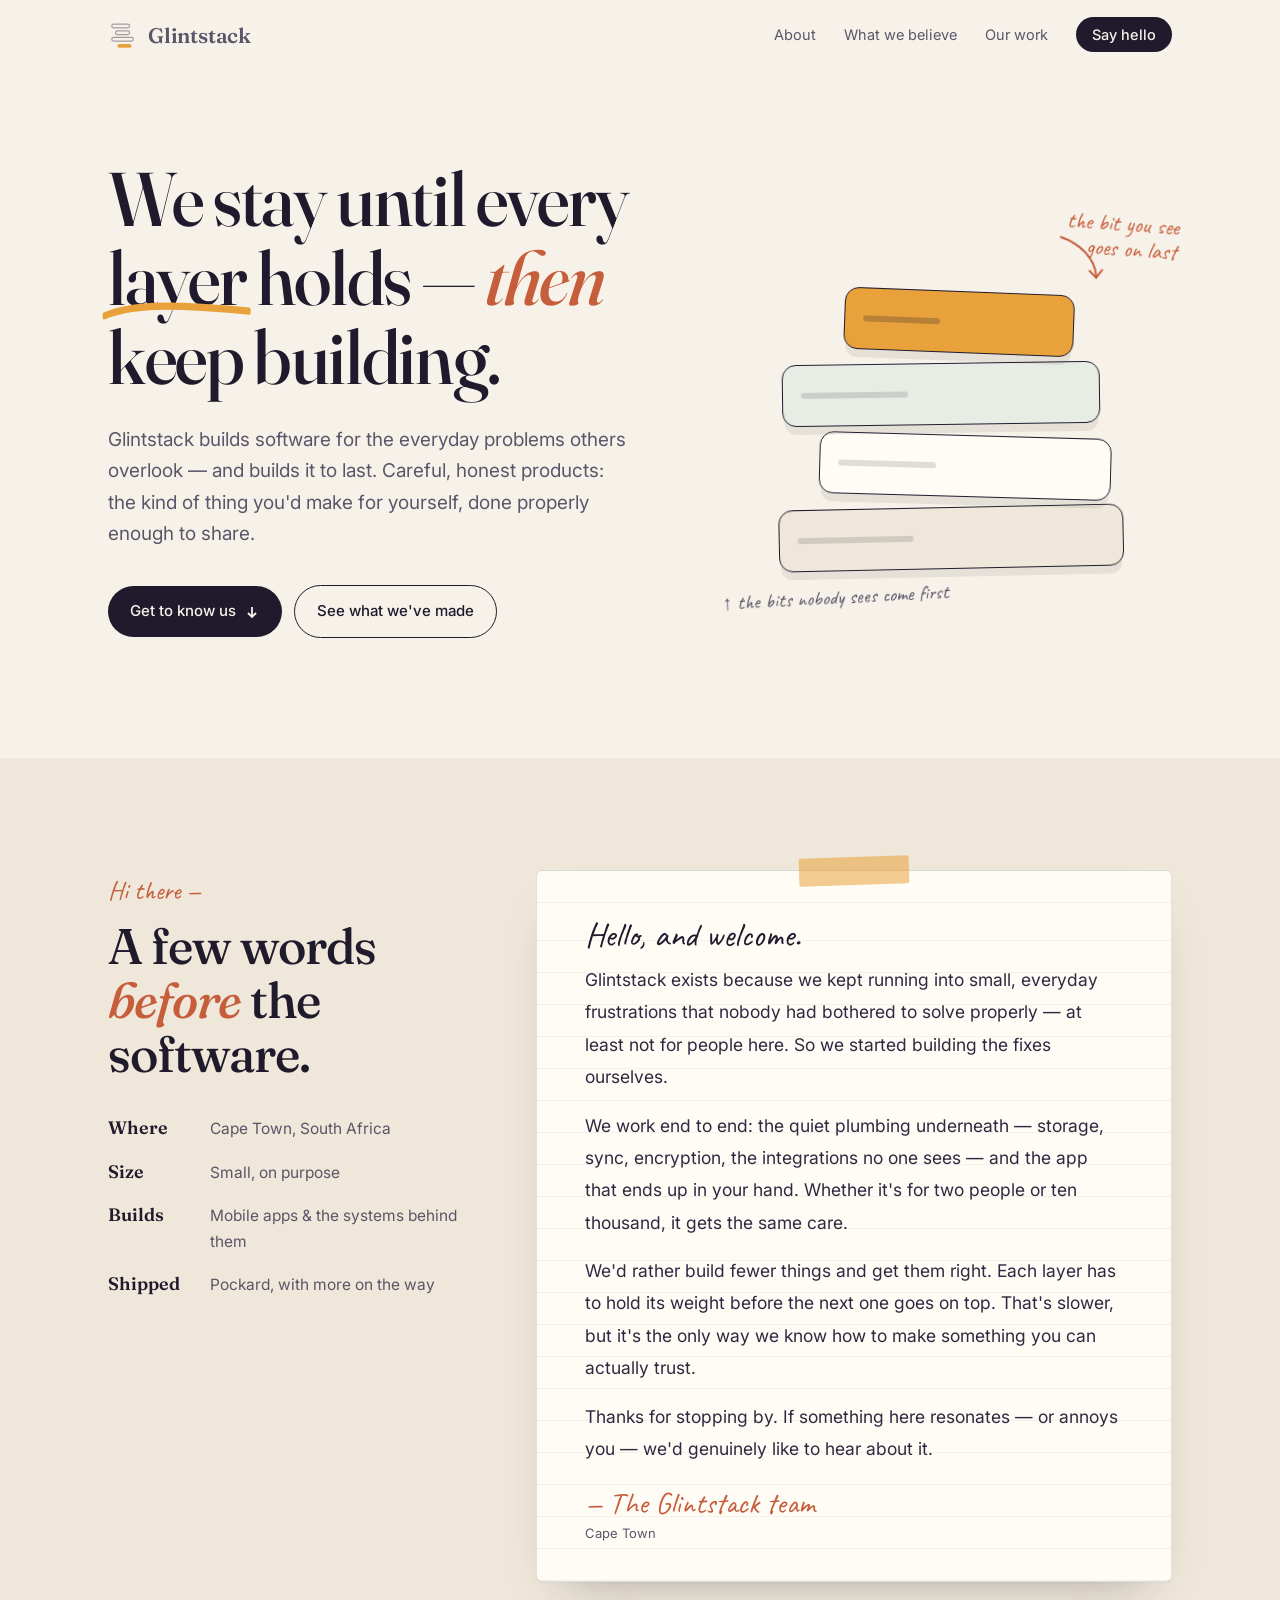
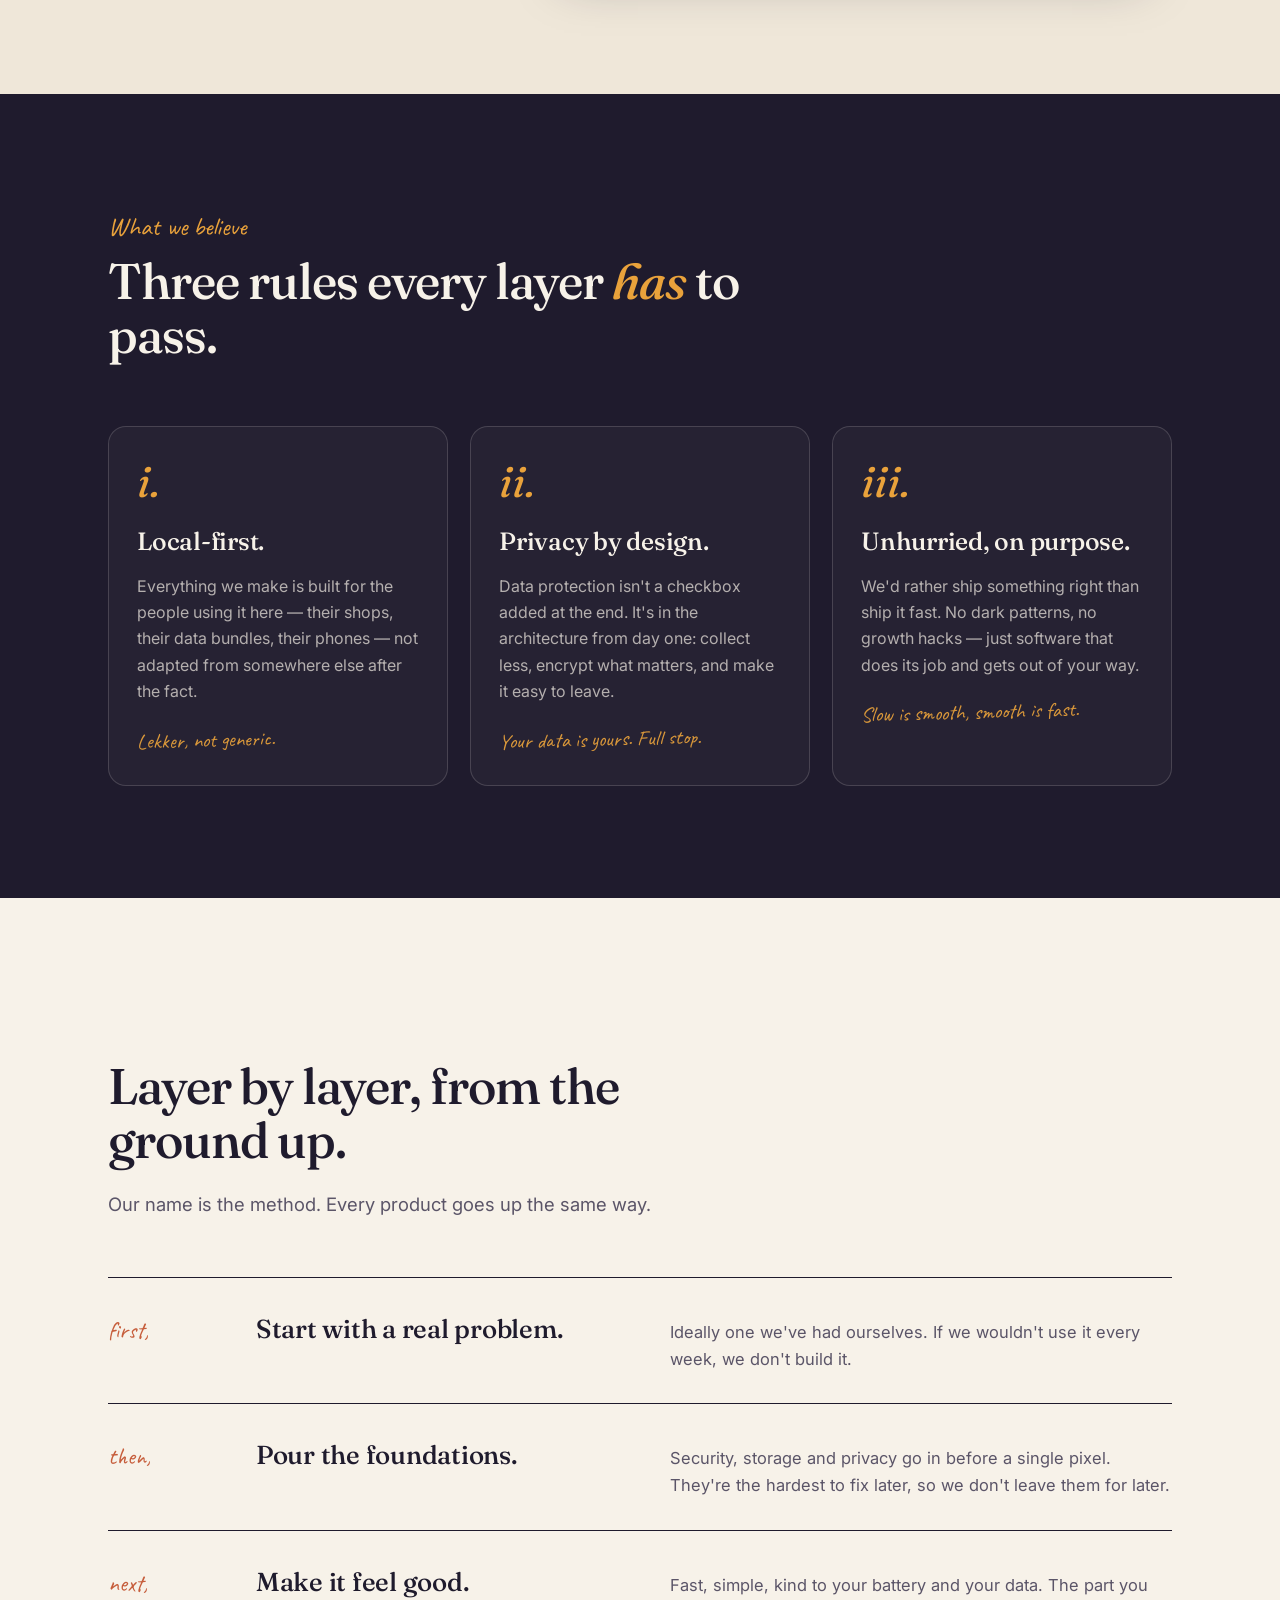
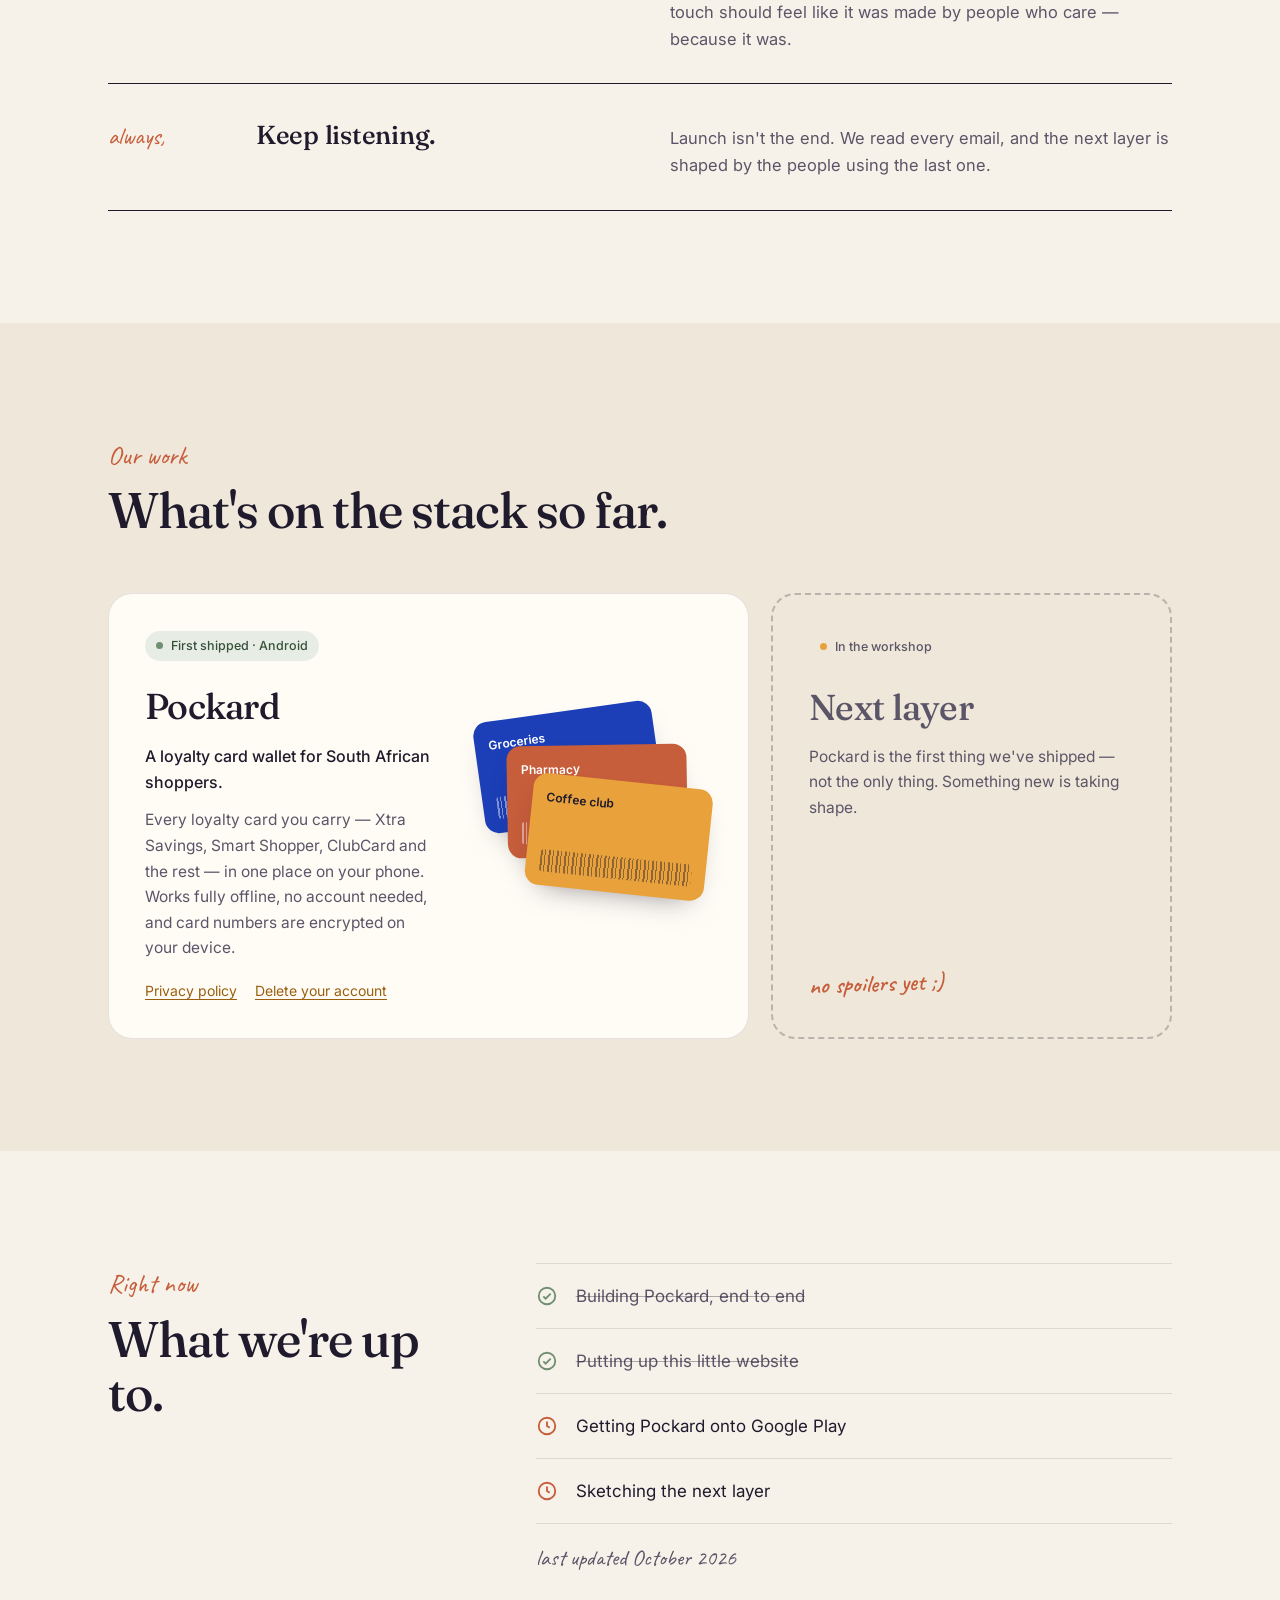
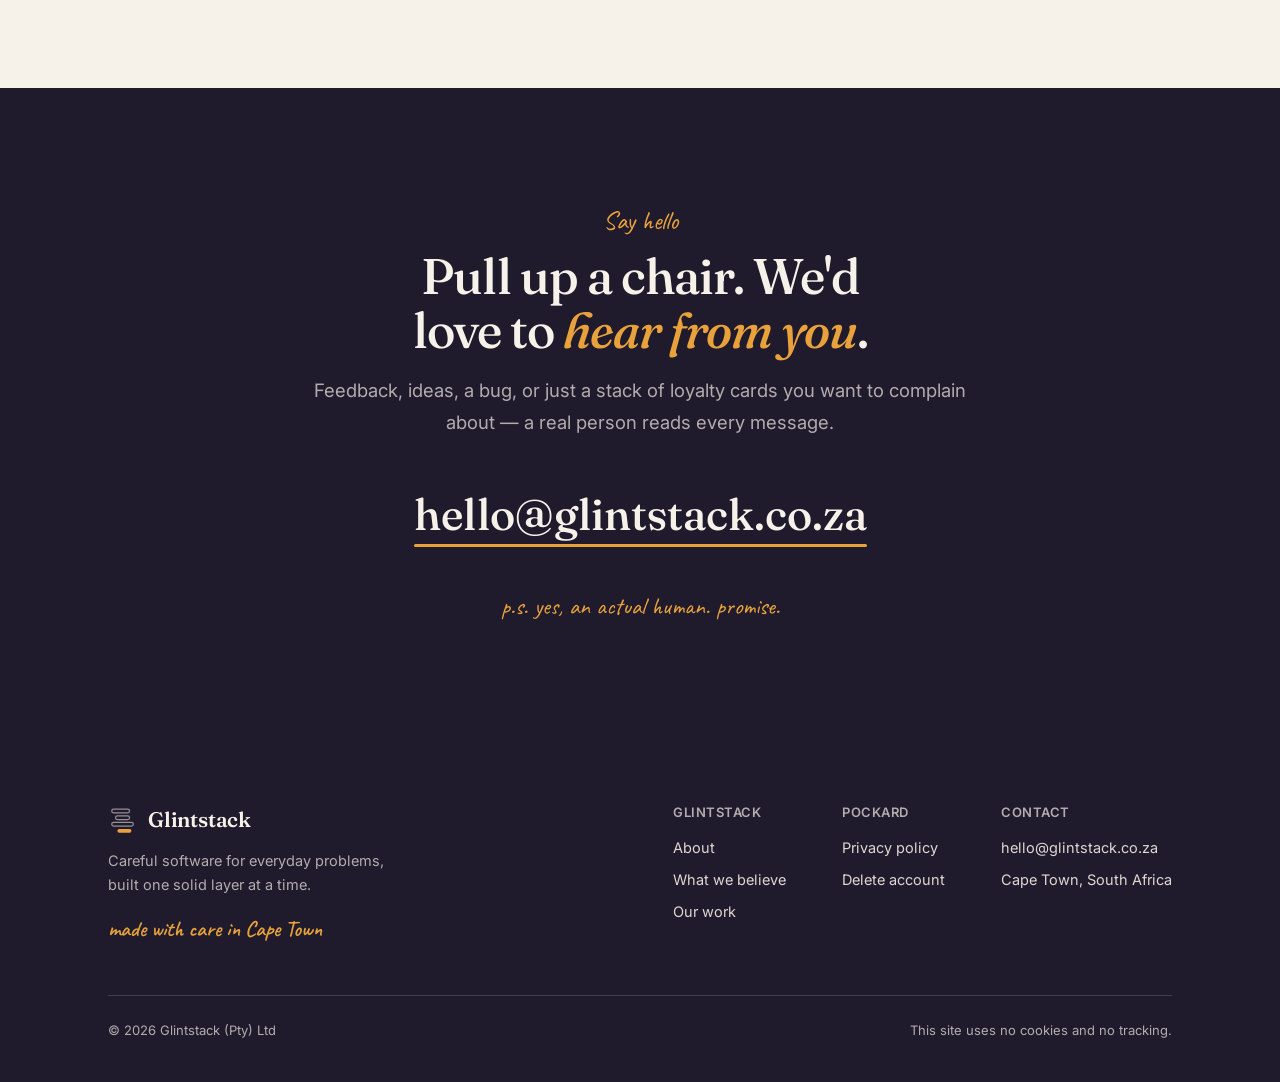
==== index.html @ e6fc87a9 "Launch the Glintstack site with Pockard's legal pages Landing page for Glintstack, plus the Pockard " ====
<!DOCTYPE html>
<html lang="en-ZA">
<head>
<meta charset="UTF-8">
<meta name="viewport" content="width=device-width, initial-scale=1, viewport-fit=cover">
<title>Glintstack — A small software company in Cape Town</title>
<meta name="description" content="Glintstack builds careful, privacy-first software for the everyday problems others overlook — one solid layer at a time.">
<link rel="canonical" href="https://glintstack.co.za/">
<meta name="theme-color" content="#F7F2E9">
<link rel="icon" href="/favicon.svg" type="image/svg+xml">

<meta property="og:type" content="website">
<meta property="og:site_name" content="Glintstack">
<meta property="og:title" content="Glintstack — A small software company in Cape Town">
<meta property="og:description" content="Careful, privacy-first software for everyday problems — one solid layer at a time.">
<meta property="og:url" content="https://glintstack.co.za/">
<meta property="og:locale" content="en_ZA">
<meta name="twitter:card" content="summary">

<script type="application/ld+json">
{
  "@context": "https://schema.org",
  "@type": "Organization",
  "name": "Glintstack",
  "legalName": "Glintstack (Pty) Ltd",
  "url": "https://glintstack.co.za/",
  "logo": "https://glintstack.co.za/favicon.svg",
  "email": "hello@glintstack.co.za",
  "address": { "@type": "PostalAddress", "addressLocality": "Cape Town", "addressCountry": "ZA" }
}
</script>

<link rel="preconnect" href="https://fonts.googleapis.com">
<link rel="preconnect" href="https://fonts.gstatic.com" crossorigin>
<link href="https://fonts.googleapis.com/css2?family=Fraunces:opsz,wght@9..144,400;9..144,500;9..144,600&family=Inter:wght@400;500;600&family=Caveat:wght@500;600&display=swap" rel="stylesheet">
<link rel="stylesheet" href="/assets/site.css">

<style>
  /* ---------- hero ---------- */
  .hero { position: relative; padding: 88px 0 120px; overflow: hidden; }
  .hero-grid { display: grid; grid-template-columns: 1.3fr 1fr; gap: 48px; align-items: center; }
  @media (max-width: 880px) { .hero-grid { grid-template-columns: 1fr; } .hero { padding: 56px 0 88px; } }
  h1 {
    font-family: var(--serif); font-weight: 500; font-size: clamp(42px, 6.4vw, 76px);
    line-height: 1.04; letter-spacing: -0.018em; margin: 0 0 28px; max-width: 13ch;
    font-variation-settings: 'opsz' 144;
  }
  h1 em { font-style: italic; color: var(--clay); }
  .glint { position: relative; display: inline-block; }
  .glint svg.underline { position: absolute; left: -4%; bottom: -0.08em; width: 108%; height: 0.32em; overflow: visible; }
  .glint svg.underline path { stroke: var(--glint); stroke-width: 6; fill: none; stroke-linecap: round; stroke-dasharray: 320; stroke-dashoffset: 320; animation: draw 1.2s var(--ease) .6s forwards; }
  @keyframes draw { to { stroke-dashoffset: 0; } }
  .sub { font-size: 19px; line-height: 1.65; color: var(--ink-soft); max-width: 44ch; margin: 0 0 36px; }
  .cta-row { display: flex; gap: 12px; flex-wrap: wrap; align-items: center; }

  /* hero art: hand-stacked layers with notes */
  .art { position: relative; height: 420px; }
  @media (max-width: 880px) { .art { height: 330px; max-width: 420px; } }
  .slab {
    position: absolute; left: 50%; height: 62px; border-radius: 14px;
    border: 1.5px solid var(--ink); background: var(--card);
    box-shadow: 0 10px 0 -2px rgba(31,27,45,0.08);
    transform: translateX(-50%) rotate(var(--r));
    animation: drop .9s var(--ease) both; animation-delay: var(--d);
  }
  .slab.s1 { width: 78%; bottom: 40px; --r: -1.2deg; --d: .1s; background: var(--paper-2); }
  .slab.s2 { width: 66%; bottom: 112px; --r: 1.6deg; --d: .25s; margin-left: 14px; }
  .slab.s3 { width: 72%; bottom: 184px; --r: -0.8deg; --d: .4s; margin-left: -10px; background: #E7EDE4; }
  .slab.s4 { width: 52%; bottom: 256px; --r: 2.2deg; --d: .6s; background: var(--glint); border-color: var(--ink); margin-left: 8px; }
  @media (max-width: 880px) { .slab { height: 48px; } .slab.s1{bottom:30px} .slab.s2{bottom:86px} .slab.s3{bottom:142px} .slab.s4{bottom:198px} }
  @keyframes drop { from { opacity: 0; transform: translate(-50%, -60px) rotate(calc(var(--r) * 4)); } to { opacity: 1; transform: translateX(-50%) rotate(var(--r)); } }
  .slab::after { content: ''; position: absolute; left: 18px; top: 50%; width: 34%; height: 6px; border-radius: 3px; background: rgba(31,27,45,0.14); transform: translateY(-50%); }
  .slab.s4::after { background: rgba(31,27,45,0.25); }
  .note { position: absolute; font-family: var(--hand); font-size: 23px; line-height: 1.1; color: var(--clay); }
  .note svg { position: absolute; width: 54px; height: 40px; }
  .note.n1 { right: -6px; top: 22px; transform: rotate(4deg); text-align: right; }
  .note.n1 svg { right: 70px; top: 30px; transform: scaleX(-1) rotate(-10deg); }
  .note.n2 { left: -8px; bottom: 0; transform: rotate(-3deg); color: var(--ink-soft); font-size: 20px; }
  @media (max-width: 880px) { .note.n1 { right: 0; top: 0; } }

  /* ---------- section shells ---------- */
  section { padding: 112px 0; }
  @media (max-width: 700px) { section { padding: 76px 0; } }
  .ink { background: var(--ink); color: var(--on-ink); }
  .paper2 { background: var(--paper-2); }
  .kicker { font-family: var(--hand); font-size: 26px; color: var(--clay); margin: 0 0 6px; transform: rotate(-1.5deg); display: inline-block; }
  .ink .kicker { color: var(--glint); }
  h2 { font-family: var(--serif); font-weight: 500; font-size: clamp(32px, 4.2vw, 50px); line-height: 1.08; letter-spacing: -0.02em; margin: 0 0 22px; max-width: 20ch; }
  h2 em { font-style: italic; color: var(--clay); }
  .ink h2 em { color: var(--glint); }
  .lead { font-size: 18.5px; line-height: 1.7; max-width: 58ch; margin: 0; color: var(--ink-soft); }
  .ink .lead { color: var(--on-ink-dim); }

  /* ---------- letter ---------- */
  .letter-grid { display: grid; grid-template-columns: 0.8fr 1.4fr; gap: 64px; align-items: start; }
  @media (max-width: 880px) { .letter-grid { grid-template-columns: 1fr; gap: 28px; } }
  .letter {
    background: var(--card); border: 1px solid var(--line); border-radius: 6px;
    padding: 44px 48px 40px; position: relative; transform: rotate(-0.6deg);
    box-shadow: 0 1px 0 rgba(31,27,45,0.04), 0 24px 48px -28px rgba(31,27,45,0.35);
    background-image: repeating-linear-gradient(180deg, transparent 0 31px, rgba(31,27,45,0.05) 31px 32px);
    background-position: 0 38px;
  }
  @media (max-width: 600px) { .letter { padding: 32px 24px 28px; transform: none; } }
  .letter::before {
    content: ''; position: absolute; top: -14px; left: 50%; width: 110px; height: 28px; transform: translateX(-50%) rotate(-2deg);
    background: rgba(233,162,59,0.55); border-radius: 2px;
  }
  .letter p { font-size: 17.5px; line-height: 1.85; margin: 0 0 16px; color: #2E2940; }
  .letter .hello { font-family: var(--hand); font-size: 34px; color: var(--ink); margin-bottom: 8px; line-height: 1.2; }
  .letter .sign { font-family: var(--hand); font-size: 30px; color: var(--clay); margin: 22px 0 0; line-height: 1.1; }
  .letter .sign small { display: block; font-family: var(--sans); font-size: 13px; color: var(--ink-soft); margin-top: 6px; }
  .facts { list-style: none; padding: 0; margin: 32px 0 0; display: grid; gap: 14px; }
  .facts li { display: flex; gap: 12px; align-items: baseline; font-size: 15.5px; color: var(--ink-soft); }
  .facts b { font-family: var(--serif); font-weight: 600; color: var(--ink); font-size: 18px; min-width: 7.5ch; }

  /* ---------- beliefs ---------- */
  .beliefs { margin-top: 64px; display: grid; grid-template-columns: repeat(3, 1fr); gap: 22px; }
  @media (max-width: 900px) { .beliefs { grid-template-columns: 1fr; } }
  .belief { border: 1px solid var(--line-light); border-radius: var(--radius); padding: 32px 28px 30px; position: relative; background: rgba(247,242,233,0.03); }
  .belief .num { font-family: var(--serif); font-style: italic; font-size: 44px; line-height: 1; color: var(--glint); margin-bottom: 18px; }
  .belief h3 { font-family: var(--serif); font-size: 25px; font-weight: 500; margin: 0 0 10px; letter-spacing: -0.01em; }
  .belief p { margin: 0; color: var(--on-ink-dim); font-size: 16px; }
  .belief .aside { display: block; font-family: var(--hand); font-size: 21px; color: var(--glint); margin-top: 16px; transform: rotate(-1.5deg); opacity: .92; }

  /* ---------- process ---------- */
  .steps { margin-top: 56px; display: grid; gap: 0; counter-reset: s; }
  .step { display: grid; grid-template-columns: 120px 1fr 1.3fr; gap: 28px; padding: 30px 0; border-top: 1.5px solid var(--ink); align-items: baseline; }
  .step:last-child { border-bottom: 1.5px solid var(--ink); }
  .step .k { font-family: var(--hand); font-size: 24px; color: var(--clay); }
  .step h3 { font-family: var(--serif); font-size: 26px; font-weight: 500; margin: 0; letter-spacing: -0.01em; }
  .step p { margin: 0; color: var(--ink-soft); }
  @media (max-width: 780px) { .step { grid-template-columns: 1fr; gap: 6px; } }

  /* ---------- work ---------- */
  .work { margin-top: 56px; display: grid; grid-template-columns: 1.6fr 1fr; gap: 22px; }
  @media (max-width: 900px) { .work { grid-template-columns: 1fr; } }
  .proj { border-radius: 24px; padding: 36px; position: relative; overflow: hidden; }
  .proj.pockard { background: var(--card); border: 1px solid var(--line); display: grid; grid-template-columns: 1.2fr 1fr; gap: 28px; align-items: center; }
  @media (max-width: 640px) { .proj.pockard { grid-template-columns: 1fr; padding: 28px; } }
  .proj .tag { display: inline-flex; align-items: center; gap: 8px; font-size: 12.5px; font-weight: 500; padding: 5px 11px; border-radius: 999px; background: #E7EDE4; color: #36513A; margin-bottom: 16px; }
  .proj .tag::before { content: ''; width: 7px; height: 7px; border-radius: 50%; background: var(--sage); }
  .proj h3 { font-family: var(--serif); font-size: 36px; font-weight: 500; margin: 0 0 6px; letter-spacing: -0.02em; }
  .proj .what { font-size: 16px; color: var(--ink); font-weight: 500; margin: 0 0 12px; }
  .proj p { color: var(--ink-soft); margin: 0 0 18px; font-size: 15.5px; }
  .proj .links { display: flex; flex-wrap: wrap; gap: 6px 18px; font-size: 14px; }
  .proj .links a { color: var(--glint-ink); text-underline-offset: 3px; }
  .mini-cards { position: relative; height: 210px; }
  .mc { position: absolute; left: 50%; width: 180px; height: 112px; border-radius: 14px; padding: 14px; color: #fff; font-size: 12px; font-weight: 600; display: flex; flex-direction: column; justify-content: space-between; transition: transform .5s var(--ease); box-shadow: 0 14px 28px -16px rgba(31,27,45,0.5); }
  .mc i { display: block; height: 22px; border-radius: 3px; background: repeating-linear-gradient(90deg, currentColor 0 2px, transparent 2px 4px, currentColor 4px 5px, transparent 5px 8px); opacity: .45; }
  .mc.a { background: #1C3FB7; top: 0; transform: translateX(-62%) rotate(-8deg); }
  .mc.b { background: var(--clay); top: 34px; transform: translateX(-46%) rotate(-1deg); }
  .mc.c { background: var(--glint); color: var(--ink); top: 70px; transform: translateX(-34%) rotate(6deg); }
  .proj.pockard:hover .mc.a { transform: translateX(-70%) rotate(-12deg); }
  .proj.pockard:hover .mc.c { transform: translateX(-26%) rotate(10deg); }
  .proj.next { border: 2px dashed rgba(31,27,45,0.25); display: flex; flex-direction: column; justify-content: space-between; min-height: 280px; }
  .proj.next .tag { background: var(--paper-2); color: var(--ink-soft); }
  .proj.next .tag::before { background: var(--glint); animation: pulse 2s ease-in-out infinite; }
  @keyframes pulse { 50% { opacity: .3; } }
  .proj.next h3 { color: var(--ink-soft); }
  .proj.next .hand { font-size: 24px; color: var(--clay); transform: rotate(-2deg); display: inline-block; }

  /* ---------- now ---------- */
  .now { display: grid; grid-template-columns: 0.8fr 1.4fr; gap: 64px; }
  @media (max-width: 880px) { .now { grid-template-columns: 1fr; gap: 24px; } }
  .now ul { list-style: none; padding: 0; margin: 0; }
  .now li { display: grid; grid-template-columns: 30px 1fr; gap: 10px; padding: 18px 0; border-bottom: 1px solid var(--line); font-size: 17px; }
  .now li:first-child { border-top: 1px solid var(--line); }
  .now li svg { width: 22px; height: 22px; margin-top: 3px; color: var(--clay); }
  .now li.done svg { color: var(--sage); }
  .now li.done span { color: var(--ink-soft); text-decoration: line-through; text-decoration-color: rgba(31,27,45,0.35); }
  .now .stamp { font-family: var(--hand); font-size: 22px; color: var(--ink-soft); margin-top: 16px; display: block; }

  /* ---------- contact ---------- */
  .contact { text-align: center; position: relative; }
  .contact h2 { margin: 0 auto 18px; max-width: 16ch; }
  .contact .lead { margin: 0 auto 40px; }
  .mail { font-family: var(--serif); font-size: clamp(24px, 4.4vw, 44px); font-weight: 500; text-decoration: none; color: var(--on-ink); position: relative; word-break: break-word; }
  .mail::after { content: ''; position: absolute; left: 0; right: 0; bottom: -6px; height: 3px; background: var(--glint); border-radius: 2px; transform-origin: left; transition: transform .4s var(--ease); }
  .mail:hover::after { transform: scaleX(0.4); }
  .contact .ps { font-family: var(--hand); font-size: 24px; color: var(--glint); margin-top: 36px; display: inline-block; transform: rotate(-1.5deg); }
</style>
<script>document.documentElement.classList.add('js');</script>
</head>
<body>
<a class="skip" href="#main">Skip to content</a>

<header class="site-header" id="top">
  <nav class="wrap nav" aria-label="Main">
    <a class="brand" href="/" aria-label="Glintstack home">
      <svg viewBox="0 0 64 64" aria-hidden="true"><use href="#mark"/></svg>
      <span class="word">Glintstack</span>
    </a>
    <ul>
      <li><a href="#about">About</a></li>
      <li><a href="#beliefs">What we believe</a></li>
      <li><a href="#work">Our work</a></li>
      <li><a class="btn-sm" href="#contact">Say hello</a></li>
    </ul>
  </nav>
</header>

<svg width="0" height="0" style="position:absolute" aria-hidden="true">
  <symbol id="mark" viewBox="0 0 64 64">
    <rect x="8" y="9" width="38" height="8" rx="4" fill="none" stroke="currentColor" stroke-opacity=".55" stroke-width="2.6"/>
    <rect x="16" y="23" width="30" height="8" rx="4" fill="none" stroke="currentColor" stroke-opacity=".55" stroke-width="2.6"/>
    <rect x="8" y="37" width="46" height="8" rx="4" fill="none" stroke="currentColor" stroke-opacity=".55" stroke-width="2.6"/>
    <rect x="20" y="51" width="30" height="8" rx="4" fill="#E9A23B"/>
  </symbol>
</svg>

<main id="main">
  <!-- HERO -->
  <div class="hero">
    <div class="wrap hero-grid">
      <div>
        <h1>We stay until every <span class="glint">layer<svg class="underline" viewBox="0 0 300 20" preserveAspectRatio="none" aria-hidden="true"><path d="M4 14 C 60 4, 140 4, 296 10"/></svg></span> holds — <em>then</em> keep building.</h1>
        <p class="sub">Glintstack builds software for the everyday problems others overlook — and builds it to last. Careful, honest products: the kind of thing you'd make for yourself, done properly enough to share.</p>
        <div class="cta-row">
          <a class="btn btn-ink" href="#about">Get to know us
            <svg viewBox="0 0 16 16" fill="none" stroke="currentColor" stroke-width="1.8" aria-hidden="true"><path d="M8 3v10M4 9l4 4 4-4"/></svg>
          </a>
          <a class="btn btn-line" href="#work">See what we've made</a>
        </div>
      </div>
      <div class="art" aria-hidden="true">
        <div class="slab s1"></div>
        <div class="slab s2"></div>
        <div class="slab s3"></div>
        <div class="slab s4"></div>
        <span class="note n1">the bit you see<br>goes on last
          <svg viewBox="0 0 54 40" fill="none" stroke="currentColor" stroke-width="2" stroke-linecap="round"><path d="M50 4 C 30 6, 12 16, 6 34"/><path d="M2 26 L6 35 L14 30"/></svg>
        </span>
        <span class="note n2">↑ the bits nobody sees come first</span>
      </div>
    </div>
  </div>

  <!-- ABOUT / LETTER -->
  <section class="paper2" id="about">
    <div class="wrap letter-grid">
      <div>
        <p class="kicker reveal">Hi there —</p>
        <h2 class="reveal">A few words <em>before</em> the software.</h2>
        <ul class="facts reveal">
          <li><b>Where</b> Cape Town, South Africa</li>
          <li><b>Size</b> Small, on purpose</li>
          <li><b>Builds</b> Mobile apps &amp; the systems behind them</li>
          <li><b>Shipped</b> Pockard, with more on the way</li>
        </ul>
      </div>
      <article class="letter reveal">
        <p class="hello">Hello, and welcome.</p>
        <p>Glintstack exists because we kept running into small, everyday frustrations that nobody had bothered to solve properly — at least not for people here. So we started building the fixes ourselves.</p>
        <p>We work end to end: the quiet plumbing underneath — storage, sync, encryption, the integrations no one sees — and the app that ends up in your hand. Whether it's for two people or ten thousand, it gets the same care.</p>
        <p>We'd rather build fewer things and get them right. Each layer has to hold its weight before the next one goes on top. That's slower, but it's the only way we know how to make something you can actually trust.</p>
        <p>Thanks for stopping by. If something here resonates — or annoys you — we'd genuinely like to hear about it.</p>
        <p class="sign">— The Glintstack team<small>Cape Town</small></p>
      </article>
    </div>
  </section>

  <!-- BELIEFS -->
  <section class="ink" id="beliefs">
    <div class="wrap">
      <p class="kicker reveal">What we believe</p>
      <h2 class="reveal">Three rules every layer <em>has</em> to pass.</h2>
      <div class="beliefs">
        <div class="belief reveal">
          <div class="num">i.</div>
          <h3>Local-first.</h3>
          <p>Everything we make is built for the people using it here — their shops, their data bundles, their phones — not adapted from somewhere else after the fact.</p>
          <span class="aside">Lekker, not generic.</span>
        </div>
        <div class="belief reveal">
          <div class="num">ii.</div>
          <h3>Privacy by design.</h3>
          <p>Data protection isn't a checkbox added at the end. It's in the architecture from day one: collect less, encrypt what matters, and make it easy to leave.</p>
          <span class="aside">Your data is yours. Full stop.</span>
        </div>
        <div class="belief reveal">
          <div class="num">iii.</div>
          <h3>Unhurried, on purpose.</h3>
          <p>We'd rather ship something right than ship it fast. No dark patterns, no growth hacks — just software that does its job and gets out of your way.</p>
          <span class="aside">Slow is smooth, smooth is fast.</span>
        </div>
      </div>
    </div>
  </section>

  <!-- PROCESS -->
  <section id="how">
    <div class="wrap">
      <p class="kicker reveal">How we make things</p>
      <h2 class="reveal">Layer by layer, from the ground up.</h2>
      <p class="lead reveal">Our name is the method. Every product goes up the same way.</p>
      <div class="steps">
        <div class="step reveal"><span class="k">first,</span><h3>Start with a real problem.</h3><p>Ideally one we've had ourselves. If we wouldn't use it every week, we don't build it.</p></div>
        <div class="step reveal"><span class="k">then,</span><h3>Pour the foundations.</h3><p>Security, storage and privacy go in before a single pixel. They're the hardest to fix later, so we don't leave them for later.</p></div>
        <div class="step reveal"><span class="k">next,</span><h3>Make it feel good.</h3><p>Fast, simple, kind to your battery and your data. The part you touch should feel like it was made by people who care — because it was.</p></div>
        <div class="step reveal"><span class="k">always,</span><h3>Keep listening.</h3><p>Launch isn't the end. We read every email, and the next layer is shaped by the people using the last one.</p></div>
      </div>
    </div>
  </section>

  <!-- WORK -->
  <section class="paper2" id="work">
    <div class="wrap">
      <p class="kicker reveal">Our work</p>
      <h2 class="reveal">What's on the stack so far.</h2>
      <div class="work">
        <article class="proj pockard reveal" id="pockard">
          <div>
            <span class="tag">First shipped · Android</span>
            <h3>Pockard</h3>
            <p class="what">A loyalty card wallet for South African shoppers.</p>
            <p>Every loyalty card you carry — Xtra Savings, Smart Shopper, ClubCard and the rest — in one place on your phone. Works fully offline, no account needed, and card numbers are encrypted on your device.</p>
            <div class="links">
              <a href="/pockard/privacy/">Privacy policy</a>
              <a href="/pockard/delete-account/">Delete your account</a>
            </div>
          </div>
          <div class="mini-cards" aria-hidden="true">
            <div class="mc a"><span>Groceries</span><i></i></div>
            <div class="mc b"><span>Pharmacy</span><i></i></div>
            <div class="mc c"><span>Coffee club</span><i></i></div>
          </div>
        </article>
        <article class="proj next reveal">
          <div>
            <span class="tag">In the workshop</span>
            <h3>Next layer</h3>
            <p>Pockard is the first thing we've shipped — not the only thing. Something new is taking shape.</p>
          </div>
          <span class="hand">no spoilers yet ;)</span>
        </article>
      </div>
    </div>
  </section>

  <!-- NOW -->
  <section id="now">
    <div class="wrap now">
      <div>
        <p class="kicker reveal">Right now</p>
        <h2 class="reveal">What we're up to.</h2>
      </div>
      <div class="reveal">
        <ul>
          <li class="done"><svg viewBox="0 0 24 24" fill="none" stroke="currentColor" stroke-width="2" aria-hidden="true"><circle cx="12" cy="12" r="9"/><path d="M8 12.5l2.5 2.5L16 9.5"/></svg><span>Building Pockard, end to end</span></li>
          <li class="done"><svg viewBox="0 0 24 24" fill="none" stroke="currentColor" stroke-width="2" aria-hidden="true"><circle cx="12" cy="12" r="9"/><path d="M8 12.5l2.5 2.5L16 9.5"/></svg><span>Putting up this little website</span></li>
          <li><svg viewBox="0 0 24 24" fill="none" stroke="currentColor" stroke-width="2" aria-hidden="true"><circle cx="12" cy="12" r="9"/><path d="M12 7v5l3 2"/></svg><span>Getting Pockard onto Google Play</span></li>
          <li><svg viewBox="0 0 24 24" fill="none" stroke="currentColor" stroke-width="2" aria-hidden="true"><circle cx="12" cy="12" r="9"/><path d="M12 7v5l3 2"/></svg><span>Sketching the next layer</span></li>
        </ul>
        <span class="stamp">last updated October 2026</span>
      </div>
    </div>
  </section>

  <!-- CONTACT -->
  <section class="ink contact" id="contact">
    <div class="wrap">
      <p class="kicker reveal">Say hello</p>
      <h2 class="reveal">Pull up a chair. We'd love to <em>hear from you</em>.</h2>
      <p class="lead reveal">Feedback, ideas, a bug, or just a stack of loyalty cards you want to complain about — a real person reads every message.</p>
      <a class="mail reveal" href="mailto:hello@glintstack.co.za">hello@glintstack.co.za</a>
      <div><span class="ps reveal">p.s. yes, an actual human. promise.</span></div>
    </div>
  </section>
</main>

<footer class="site">
  <div class="wrap">
    <div class="foot">
      <div>
        <a class="brand" href="/" aria-label="Glintstack home" style="color:var(--on-ink)">
          <svg viewBox="0 0 64 64" aria-hidden="true" width="30" height="30"><use href="#mark"/></svg>
          <span class="word">Glintstack</span>
        </a>
        <p>Careful software for everyday problems, built one solid layer at a time.</p>
        <p class="hand">made with care in Cape Town</p>
      </div>
      <div class="foot-links">
        <div>
          <h4>Glintstack</h4>
          <a href="#about">About</a>
          <a href="#beliefs">What we believe</a>
          <a href="#work">Our work</a>
        </div>
        <div>
          <h4>Pockard</h4>
          <a href="/pockard/privacy/">Privacy policy</a>
          <a href="/pockard/delete-account/">Delete account</a>
        </div>
        <div>
          <h4>Contact</h4>
          <a href="mailto:hello@glintstack.co.za">hello@glintstack.co.za</a>
          <span>Cape Town, South Africa</span>
        </div>
      </div>
    </div>
    <div class="legal">
      <span>© <span id="yr">2026</span> Glintstack (Pty) Ltd</span>
      <span>This site uses no cookies and no tracking.</span>
    </div>
  </div>
</footer>

<script>
  document.getElementById('yr').textContent = new Date().getFullYear();
  var header = document.querySelector('.site-header');
  var onScroll = function () { header.classList.toggle('scrolled', window.scrollY > 8); };
  window.addEventListener('scroll', onScroll, { passive: true }); onScroll();
  var els = document.querySelectorAll('.reveal');
  if ('IntersectionObserver' in window) {
    var io = new IntersectionObserver(function (entries) {
      entries.forEach(function (e) { if (e.isIntersecting) { e.target.classList.add('in'); io.unobserve(e.target); } });
    }, { rootMargin: '0px 0px -8% 0px', threshold: 0.06 });
    els.forEach(function (el) { io.observe(el); });
  } else { els.forEach(function (el) { el.classList.add('in'); }); }
</script>
</body>
</html>
---- assets/site.css ----
/* Glintstack — shared styles */
:root {
  --paper: #F7F2E9;      /* warm paper */
  --paper-2: #EFE7D9;
  --card: #FFFCF6;
  --ink: #1F1B2D;        /* deep plum-ink */
  --ink-2: #2B2640;
  --ink-soft: #5B5568;
  --glint: #E9A23B;      /* marigold */
  --glint-ink: #9A5F0E;  /* marigold that reads on paper */
  --clay: #C65D3B;       /* terracotta */
  --sage: #6F8F72;
  --line: rgba(31,27,45,0.12);
  --line-light: rgba(247,242,233,0.16);
  --on-ink: #F7F2E9;
  --on-ink-dim: rgba(247,242,233,0.68);
  --radius: 18px;
  --ease: cubic-bezier(.2,.7,.2,1);
  --serif: 'Fraunces', Georgia, 'Times New Roman', serif;
  --sans: 'Inter', -apple-system, BlinkMacSystemFont, 'Segoe UI', sans-serif;
  --hand: 'Caveat', 'Segoe Print', 'Bradley Hand', cursive;
}
*, *::before, *::after { box-sizing: border-box; }
html { scroll-behavior: smooth; scroll-padding-top: 80px; }
body {
  margin: 0; background: var(--paper); color: var(--ink);
  font-family: var(--sans); font-size: 16.5px; line-height: 1.65;
  -webkit-font-smoothing: antialiased; overflow-x: hidden;
}
a { color: inherit; }
img, svg { display: block; }
.wrap { max-width: 1120px; margin: 0 auto; padding: 0 28px; }
.narrow { max-width: 760px; }
@media (max-width: 520px) { .wrap { padding: 0 18px; } }
.skip { position: absolute; left: -9999px; }
.skip:focus { left: 16px; top: 12px; z-index: 100; background: var(--glint); color: var(--ink); padding: 8px 14px; border-radius: 8px; }
:focus-visible { outline: 2px solid var(--clay); outline-offset: 3px; border-radius: 4px; }
.hand { font-family: var(--hand); font-weight: 600; }

/* header */
.site-header {
  position: sticky; top: 0; z-index: 50;
  padding-top: env(safe-area-inset-top, 0px);
  background: rgba(247,242,233,0.82);
  backdrop-filter: saturate(140%) blur(12px); -webkit-backdrop-filter: saturate(140%) blur(12px);
  border-bottom: 1px solid transparent; transition: border-color .3s;
}
.site-header.scrolled { border-bottom-color: var(--line); }
.nav { display: flex; justify-content: space-between; align-items: center; height: 70px; }
.brand { display: flex; align-items: center; gap: 10px; text-decoration: none; }
.brand svg { width: 30px; height: 30px; }
.word { font-family: var(--serif); font-size: 21px; font-weight: 600; letter-spacing: -0.01em; }
.nav ul { display: flex; gap: 28px; list-style: none; margin: 0; padding: 0; align-items: center; }
.nav a { text-decoration: none; font-size: 14.5px; color: var(--ink-soft); transition: color .2s; }
.nav a:hover { color: var(--ink); }
.nav .btn-sm { color: var(--on-ink); background: var(--ink); padding: 9px 16px; border-radius: 999px; font-weight: 500; }
.nav .btn-sm:hover { color: var(--on-ink); background: var(--ink-2); }
@media (max-width: 760px) { .nav li:not(:last-child) { display: none; } }

/* buttons */
.btn {
  display: inline-flex; align-items: center; gap: 8px; text-decoration: none;
  font-weight: 500; font-size: 15px; padding: 13px 22px; border-radius: 999px;
  transition: transform .2s var(--ease), background .2s, border-color .2s;
}
.btn:hover { transform: translateY(-1px); }
.btn-ink { background: var(--ink); color: var(--on-ink); }
.btn-ink:hover { background: var(--ink-2); }
.btn-line { border: 1.5px solid var(--ink); color: var(--ink); }
.btn-line:hover { background: rgba(31,27,45,0.05); }
.btn svg { width: 16px; height: 16px; }

/* footer */
footer.site { background: var(--ink); color: var(--on-ink); padding: 64px 0 calc(40px + env(safe-area-inset-bottom, 0px)); }
.foot { display: flex; justify-content: space-between; align-items: flex-start; flex-wrap: wrap; gap: 32px; }
.foot p { margin: 12px 0 0; font-size: 14.5px; color: var(--on-ink-dim); max-width: 34ch; }
.foot .hand { font-size: 22px; color: var(--glint); margin-top: 14px; }
.foot-links { display: flex; gap: 56px; flex-wrap: wrap; }
.foot-links h4 { font-size: 13px; font-weight: 600; margin: 0 0 12px; letter-spacing: .04em; text-transform: uppercase; color: var(--on-ink-dim); }
.foot-links a, .foot-links span { display: block; font-size: 14.5px; color: var(--on-ink); text-decoration: none; margin-bottom: 8px; opacity: .88; }
.foot-links a:hover { opacity: 1; color: var(--glint); }
.legal { margin-top: 48px; padding-top: 24px; border-top: 1px solid var(--line-light); display: flex; justify-content: space-between; flex-wrap: wrap; gap: 12px; font-size: 13px; color: var(--on-ink-dim); }

/* long-form documents (privacy, deletion) */
.doc { padding: 64px 0 96px; }
.doc .crumb { font-size: 14px; color: var(--ink-soft); margin: 0 0 18px; }
.doc .crumb a { color: var(--ink-soft); }
.doc h1 { font-family: var(--serif); font-size: clamp(34px, 5vw, 52px); line-height: 1.08; letter-spacing: -0.02em; font-weight: 600; margin: 0 0 14px; }
.doc .meta { color: var(--ink-soft); font-size: 14.5px; margin: 0 0 28px; }
.doc .summary { background: var(--card); border: 1px solid var(--line); border-radius: var(--radius); padding: 24px 26px; margin: 0 0 40px; position: relative; }
.doc .summary .hand { position: absolute; top: -18px; left: 22px; background: var(--paper); padding: 0 8px; font-size: 24px; color: var(--clay); }
.doc .summary ul { margin: 6px 0 0; padding-left: 20px; }
.doc .summary li { margin-bottom: 6px; }
.doc h2 { font-family: var(--serif); font-size: 26px; font-weight: 600; letter-spacing: -0.01em; margin: 48px 0 12px; padding-top: 28px; border-top: 1px solid var(--line); }
.doc h3 { font-size: 17px; margin: 24px 0 8px; }
.doc p, .doc li { color: #353044; }
.doc ul, .doc ol { padding-left: 22px; }
.doc li { margin-bottom: 6px; }
.doc a { color: var(--glint-ink); }
.doc .table-wrap { overflow-x: auto; margin: 12px 0 18px; border: 1px solid var(--line); border-radius: 12px; background: var(--card); }
.doc table { border-collapse: collapse; width: 100%; font-size: 15px; min-width: 520px; }
.doc th, .doc td { text-align: left; padding: 12px 16px; border-bottom: 1px solid var(--line); vertical-align: top; }
.doc tr:last-child td { border-bottom: 0; }
.doc th { font-weight: 600; background: var(--paper-2); font-size: 13.5px; }
.doc .callout { border-left: 3px solid var(--glint); background: var(--card); padding: 16px 20px; border-radius: 0 12px 12px 0; margin: 16px 0; }

/* reveal (JS only) */
.js .reveal { opacity: 0; transform: translateY(16px); transition: opacity .8s var(--ease), transform .8s var(--ease); }
.js .reveal.in { opacity: 1; transform: none; }

@media (prefers-reduced-motion: reduce) {
  html { scroll-behavior: auto; }
  *, *::before, *::after { animation: none !important; transition: none !important; }
  .js .reveal { opacity: 1; transform: none; }
}
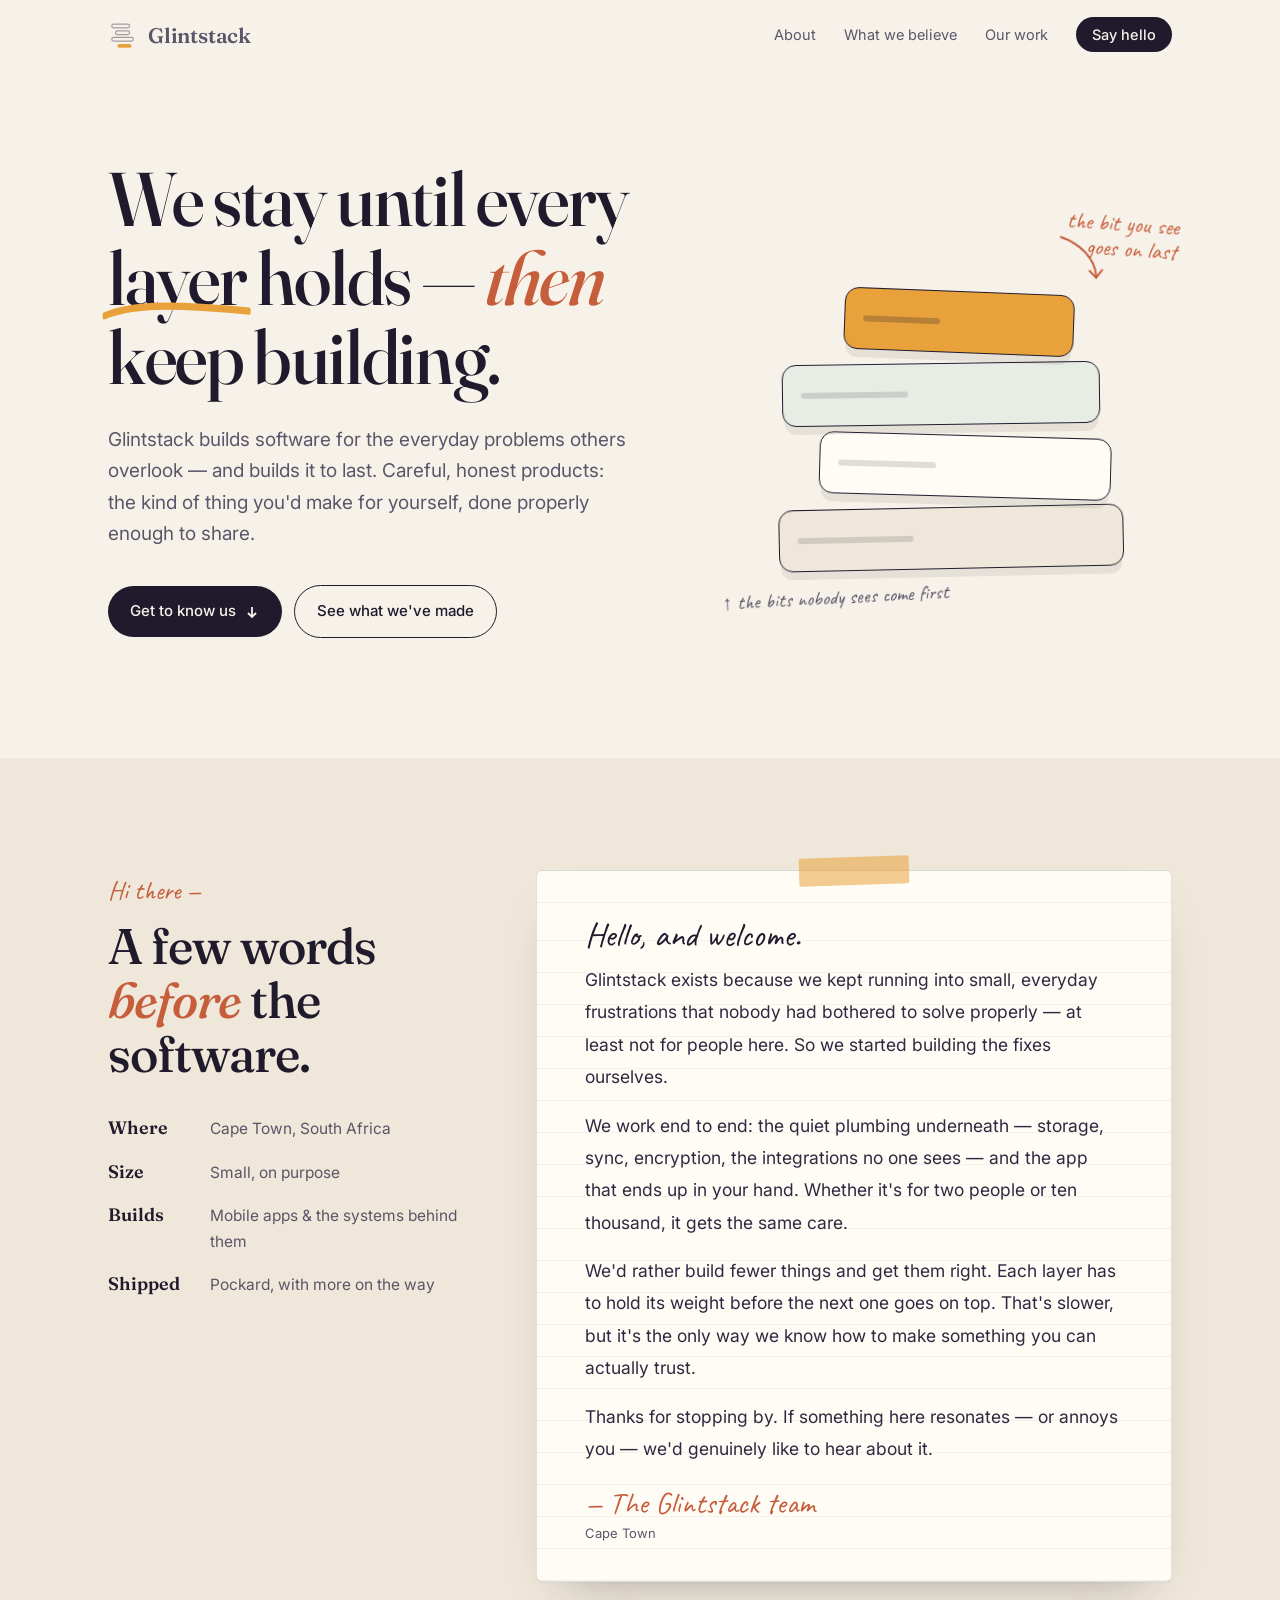
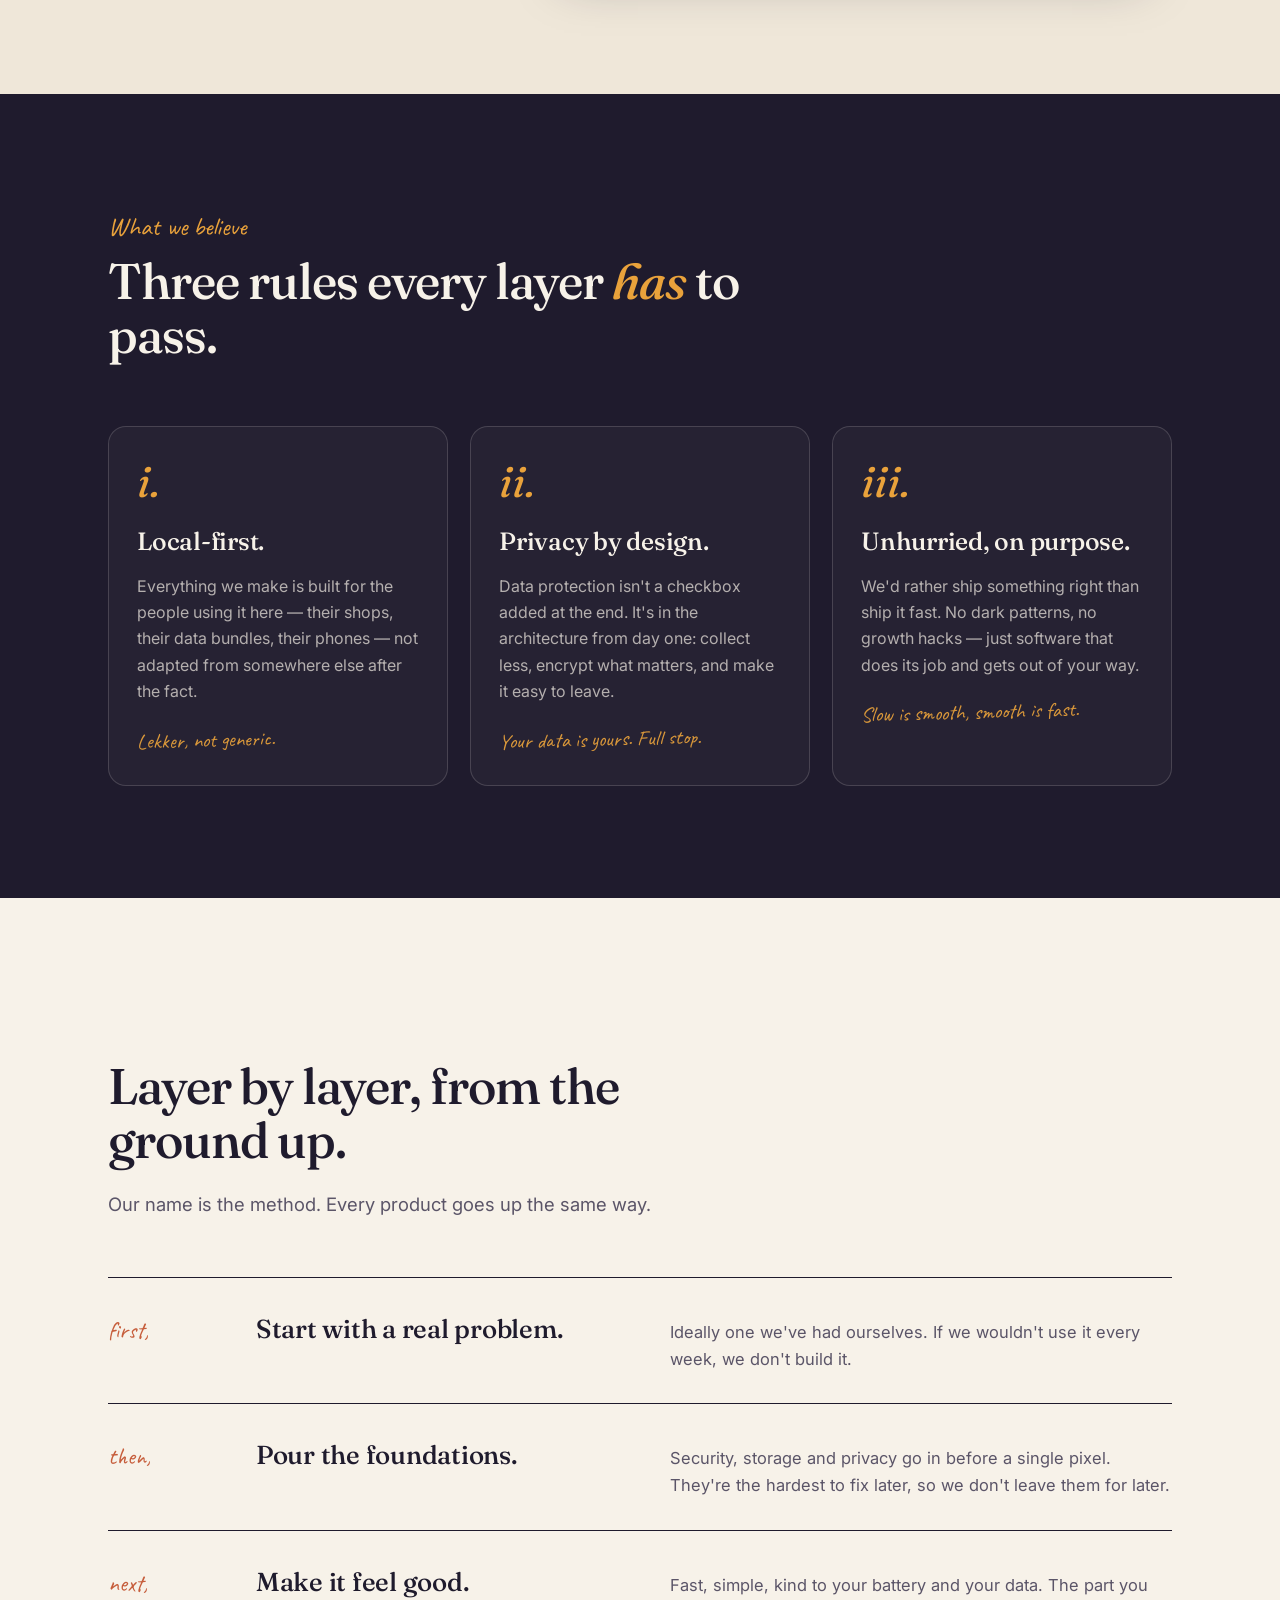
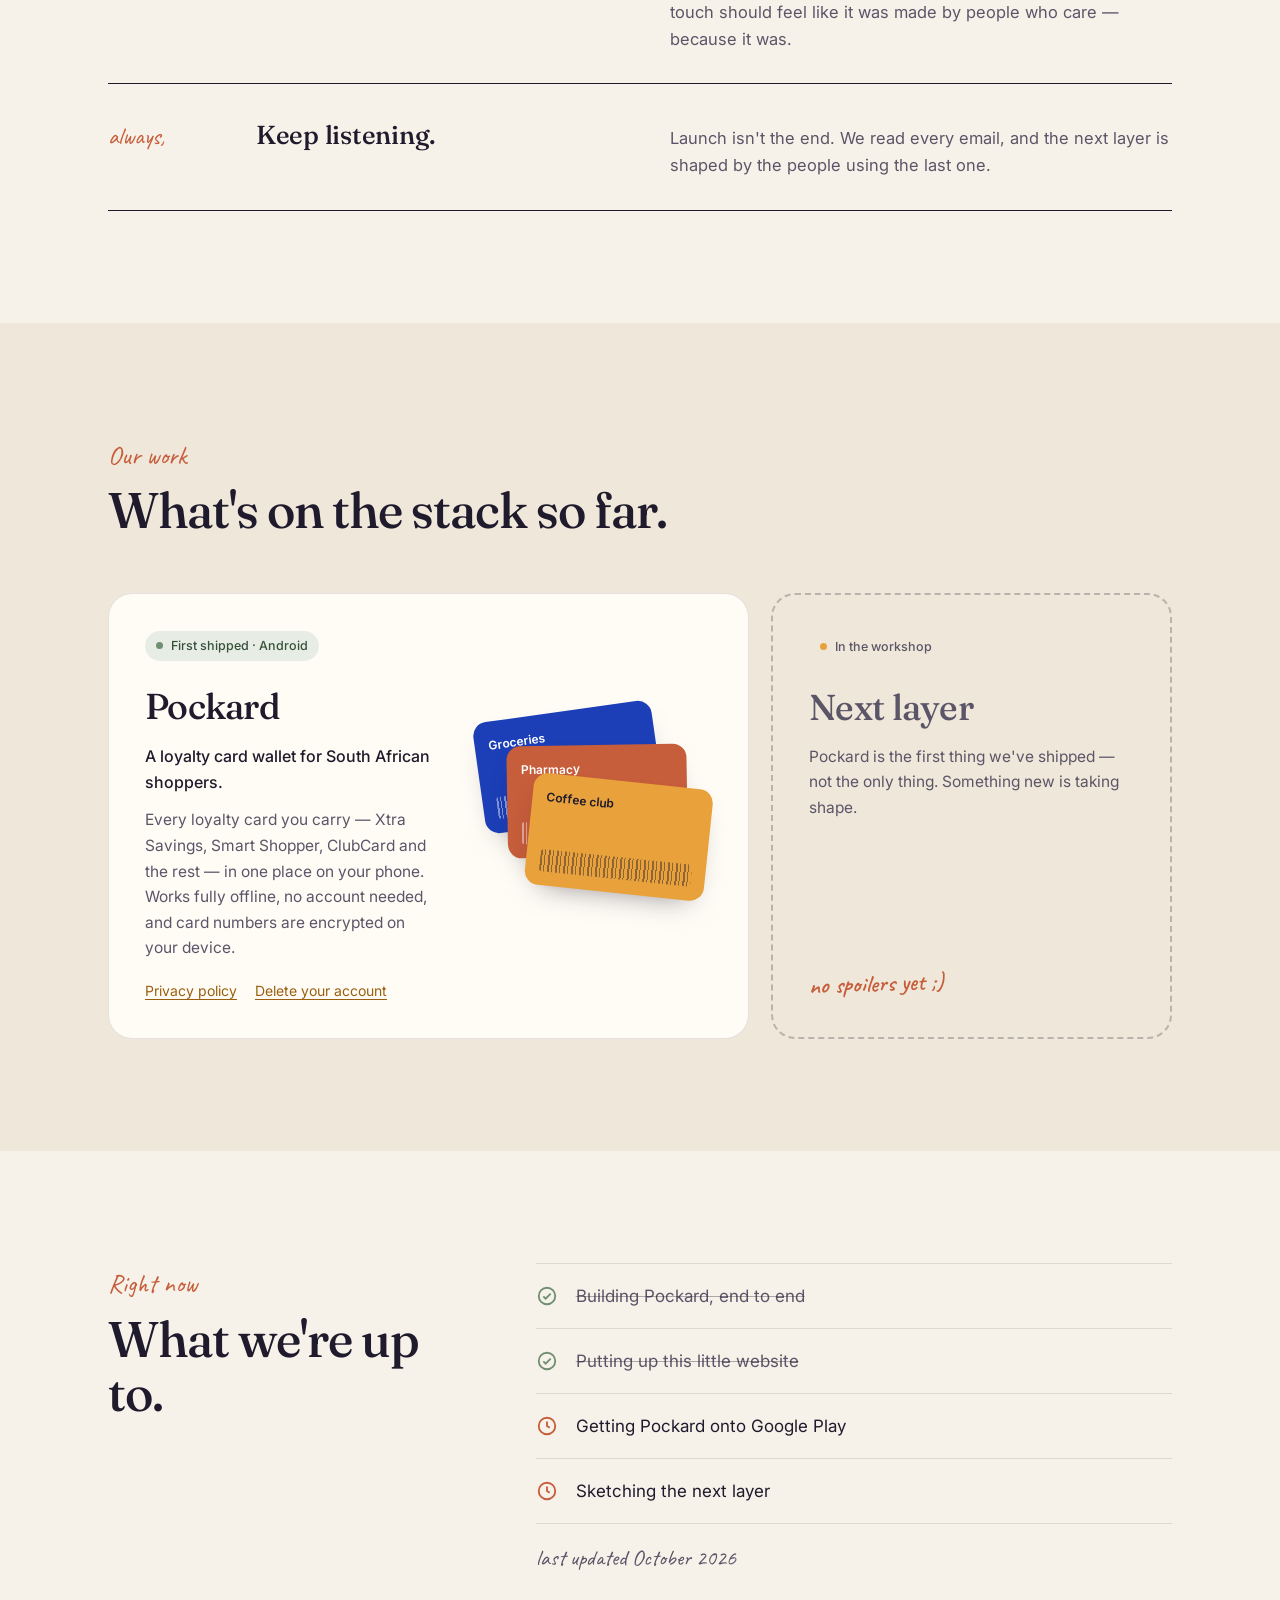
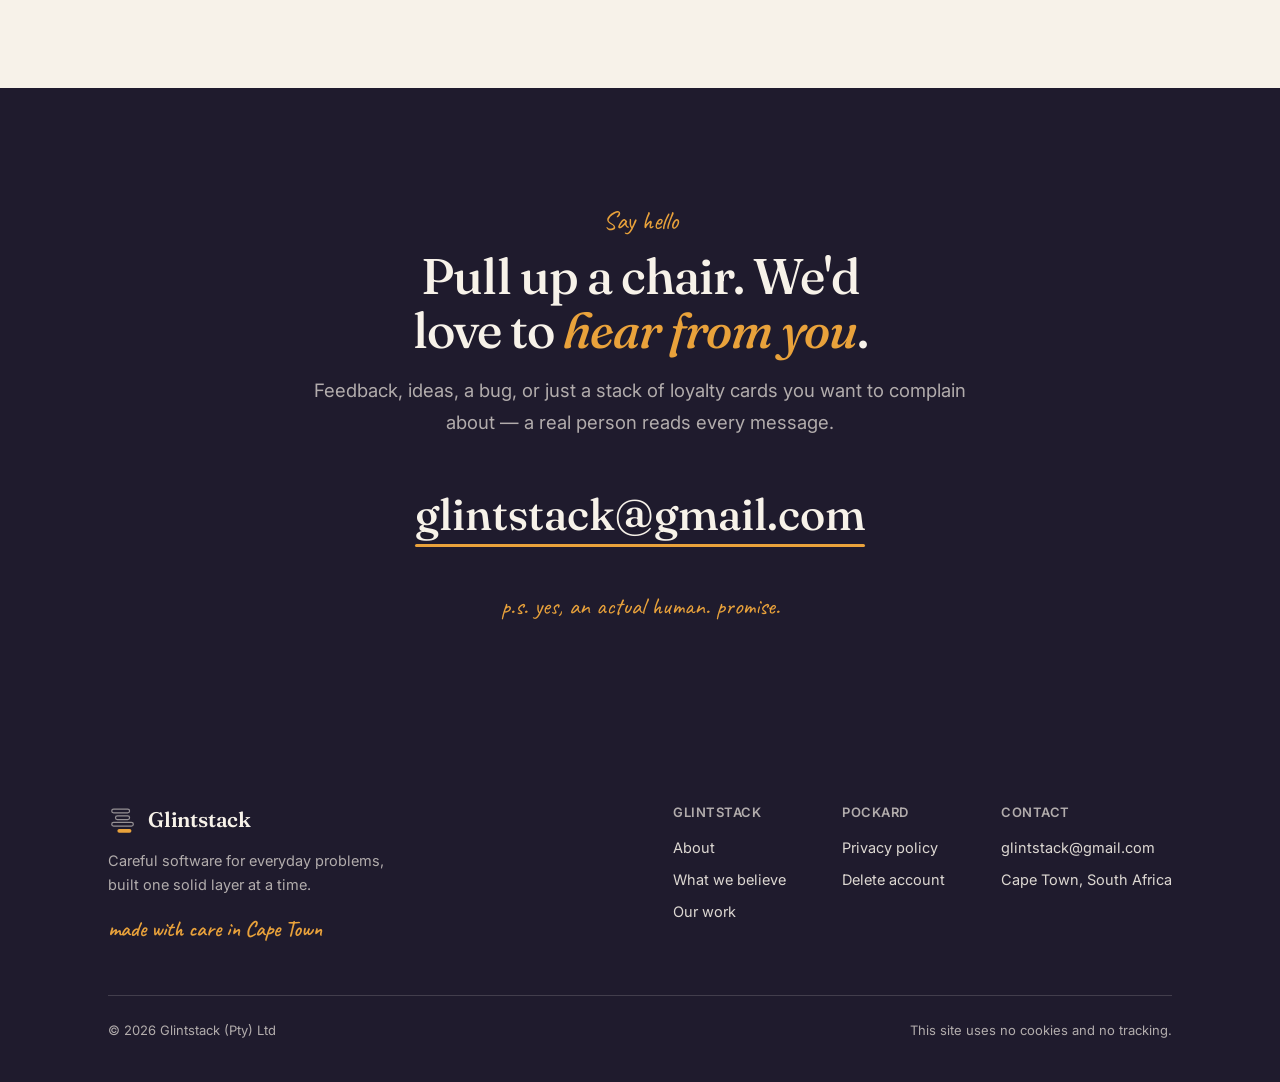
==== commit 421d2b2a: "Point contact links at glintstack@gmail.com until domain email is set up" ====
--- a/index.html
+++ b/index.html
@@ -25,7 +25,7 @@
   "legalName": "Glintstack (Pty) Ltd",
   "url": "https://glintstack.co.za/",
   "logo": "https://glintstack.co.za/favicon.svg",
-  "email": "hello@glintstack.co.za",
+  "email": "glintstack@gmail.com",
   "address": { "@type": "PostalAddress", "addressLocality": "Cape Town", "addressCountry": "ZA" }
 }
 </script>
@@ -363,7 +363,7 @@
       <p class="kicker reveal">Say hello</p>
       <h2 class="reveal">Pull up a chair. We'd love to <em>hear from you</em>.</h2>
       <p class="lead reveal">Feedback, ideas, a bug, or just a stack of loyalty cards you want to complain about — a real person reads every message.</p>
-      <a class="mail reveal" href="mailto:hello@glintstack.co.za">hello@glintstack.co.za</a>
+      <a class="mail reveal" href="mailto:glintstack@gmail.com">glintstack@gmail.com</a>
       <div><span class="ps reveal">p.s. yes, an actual human. promise.</span></div>
     </div>
   </section>
@@ -394,7 +394,7 @@
         </div>
         <div>
           <h4>Contact</h4>
-          <a href="mailto:hello@glintstack.co.za">hello@glintstack.co.za</a>
+          <a href="mailto:glintstack@gmail.com">glintstack@gmail.com</a>
           <span>Cape Town, South Africa</span>
         </div>
       </div>
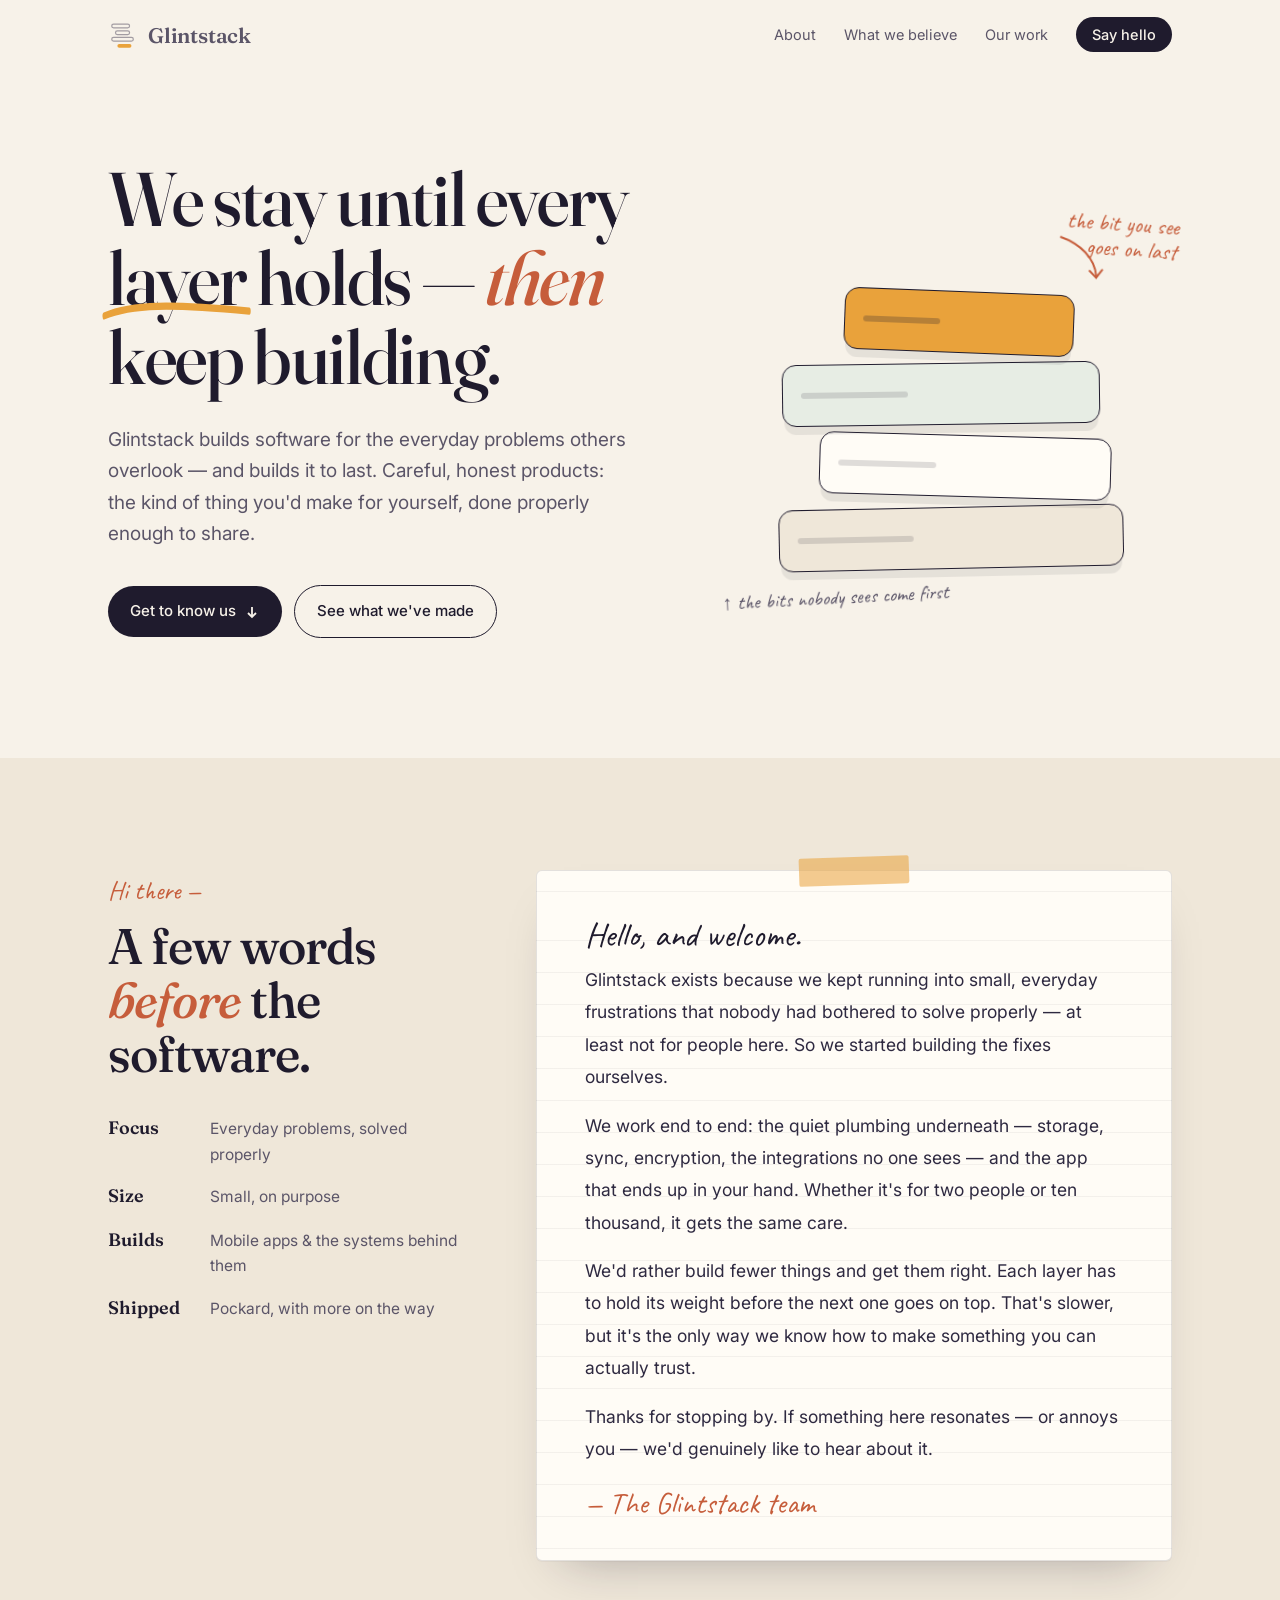
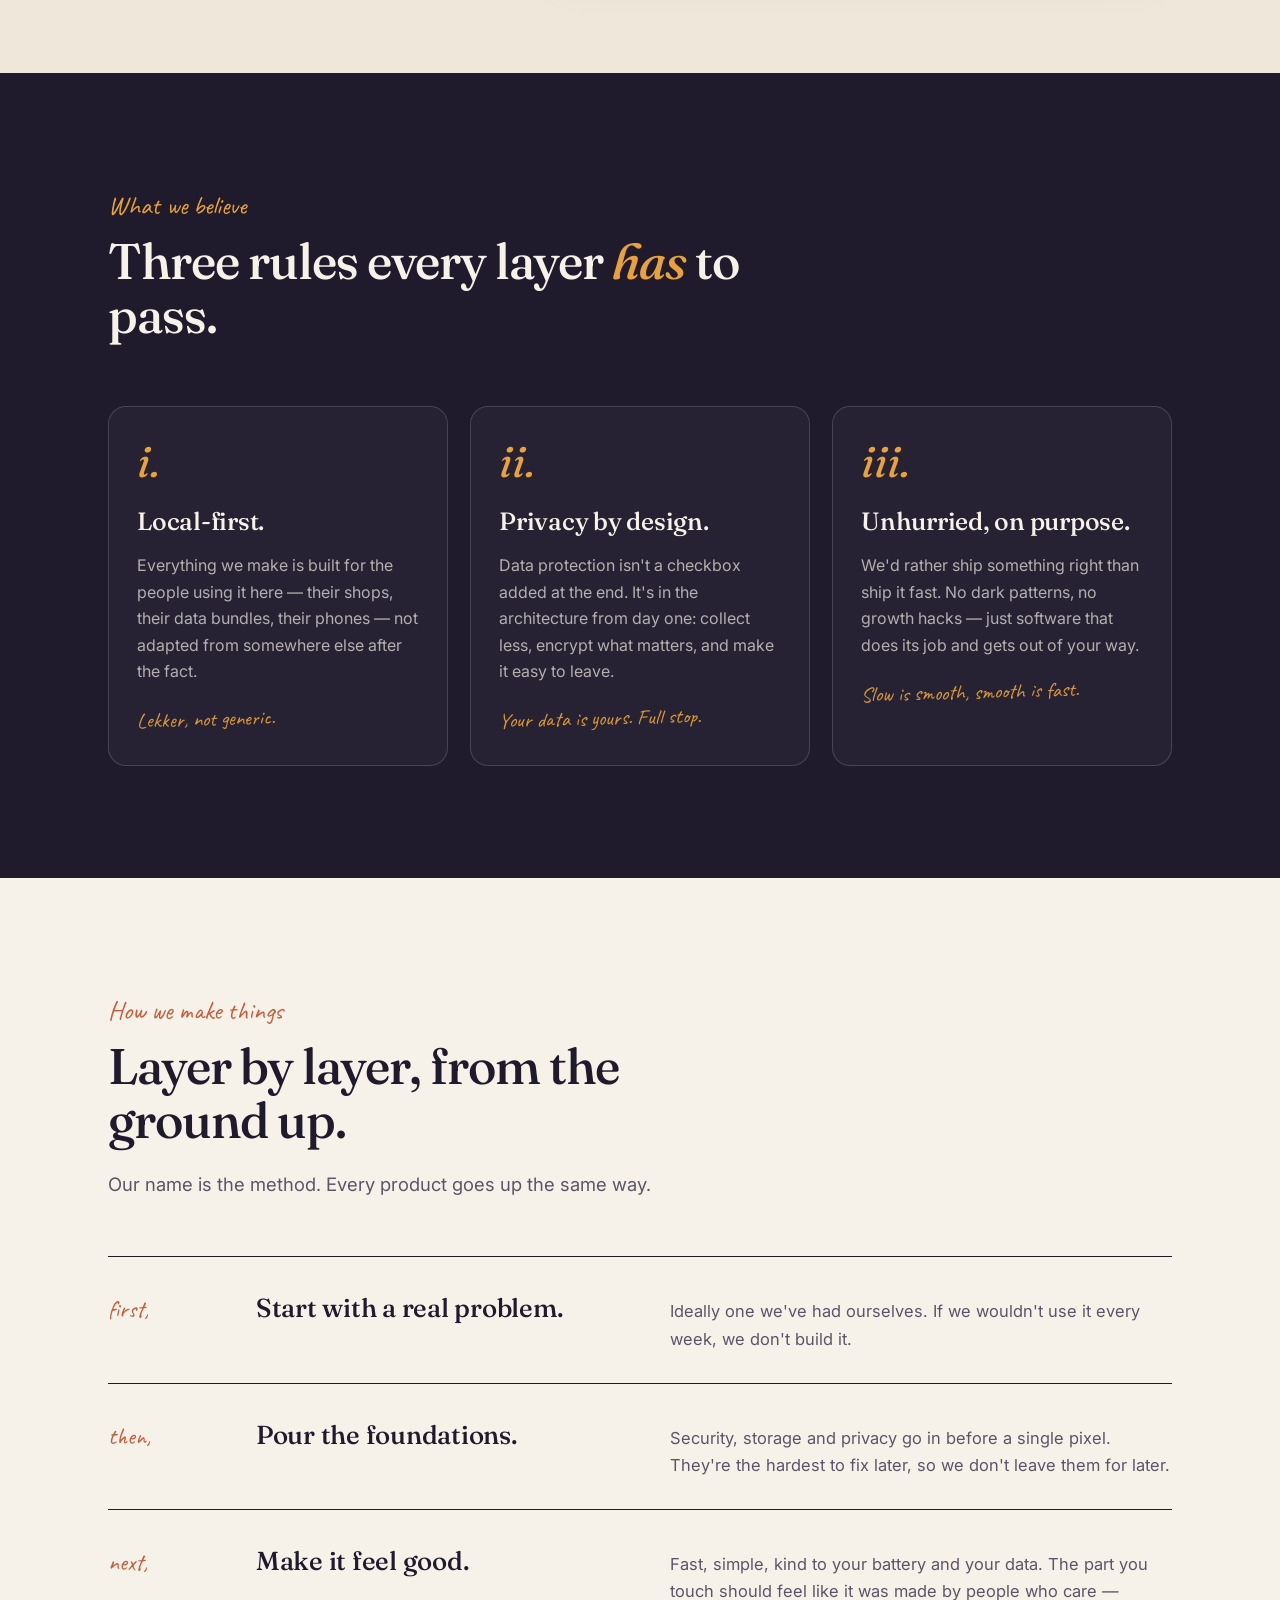
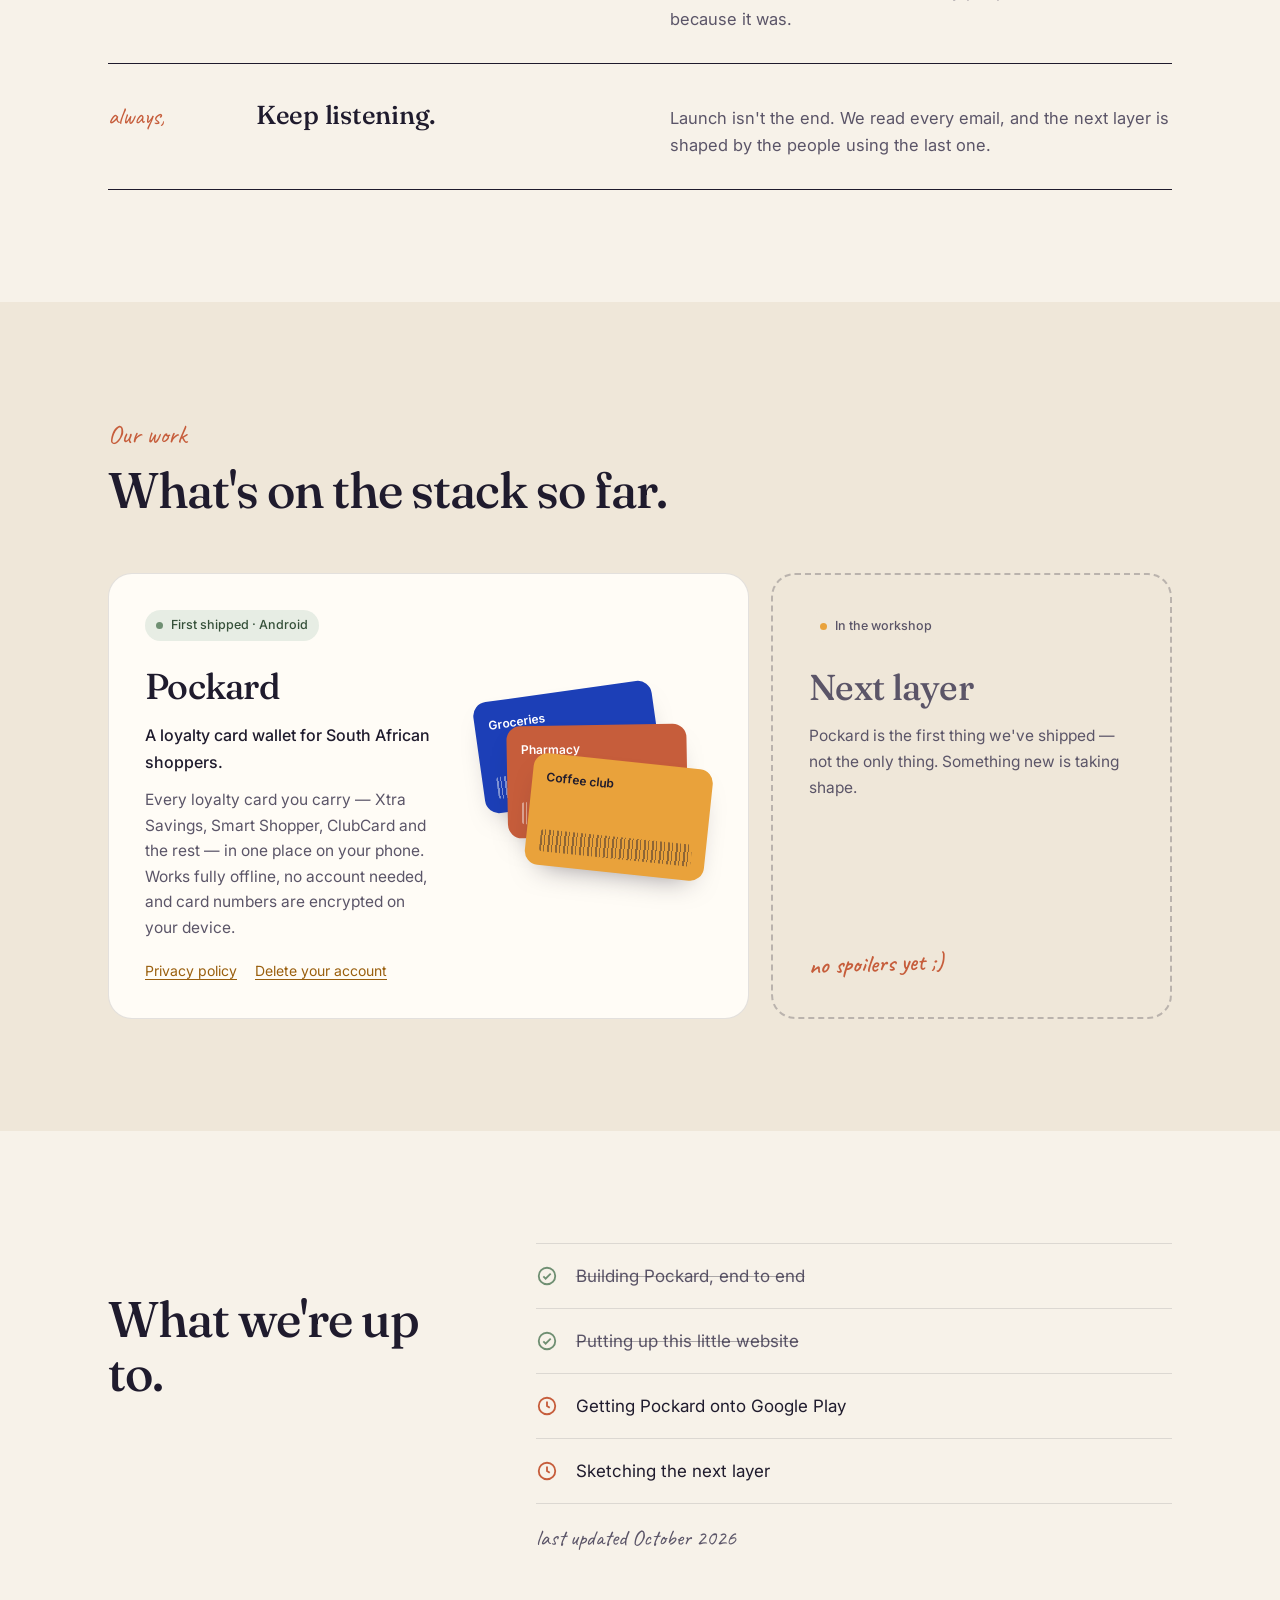
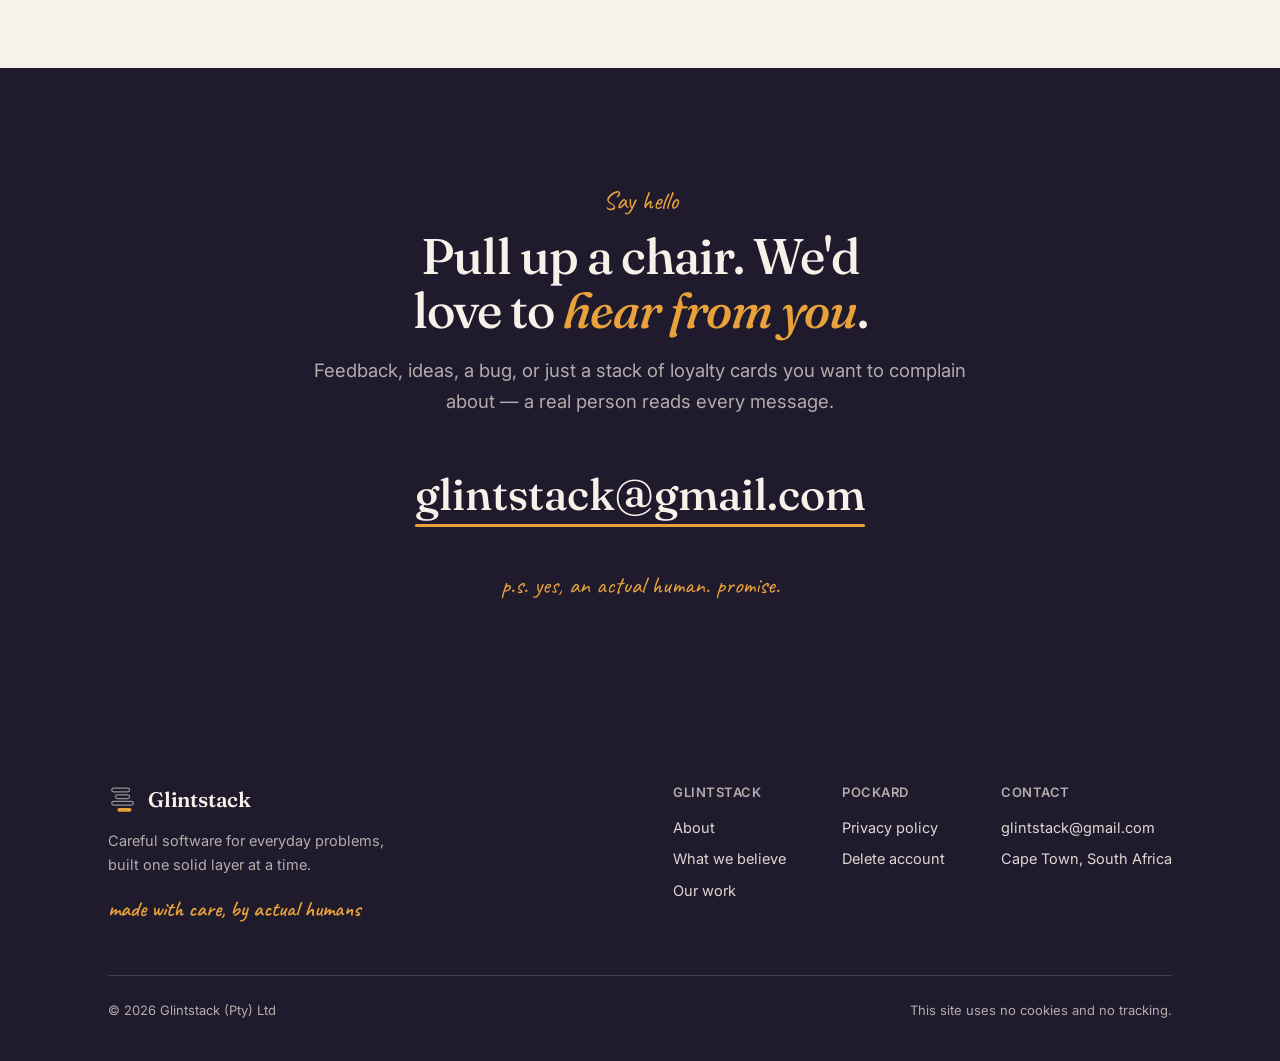
==== commit c4c49c1a: "Retitle the site and keep location to the footer contact column" ====
--- a/index.html
+++ b/index.html
@@ -3,7 +3,7 @@
 <head>
 <meta charset="UTF-8">
 <meta name="viewport" content="width=device-width, initial-scale=1, viewport-fit=cover">
-<title>Glintstack — A small software company in Cape Town</title>
+<title>Glintstack — Software built to last, layer by layer</title>
 <meta name="description" content="Glintstack builds careful, privacy-first software for the everyday problems others overlook — one solid layer at a time.">
 <link rel="canonical" href="https://glintstack.co.za/">
 <meta name="theme-color" content="#F7F2E9">
@@ -11,7 +11,7 @@
 
 <meta property="og:type" content="website">
 <meta property="og:site_name" content="Glintstack">
-<meta property="og:title" content="Glintstack — A small software company in Cape Town">
+<meta property="og:title" content="Glintstack — Software built to last, layer by layer">
 <meta property="og:description" content="Careful, privacy-first software for everyday problems — one solid layer at a time.">
 <meta property="og:url" content="https://glintstack.co.za/">
 <meta property="og:locale" content="en_ZA">
@@ -26,7 +26,7 @@
   "url": "https://glintstack.co.za/",
   "logo": "https://glintstack.co.za/favicon.svg",
   "email": "glintstack@gmail.com",
-  "address": { "@type": "PostalAddress", "addressLocality": "Cape Town", "addressCountry": "ZA" }
+  "address": { "@type": "PostalAddress", "addressCountry": "ZA" }
 }
 </script>
 
@@ -243,7 +243,7 @@
         <p class="kicker reveal">Hi there —</p>
         <h2 class="reveal">A few words <em>before</em> the software.</h2>
         <ul class="facts reveal">
-          <li><b>Where</b> Cape Town, South Africa</li>
+          <li><b>Focus</b> Everyday problems, solved properly</li>
           <li><b>Size</b> Small, on purpose</li>
           <li><b>Builds</b> Mobile apps &amp; the systems behind them</li>
           <li><b>Shipped</b> Pockard, with more on the way</li>
@@ -255,7 +255,7 @@
         <p>We work end to end: the quiet plumbing underneath — storage, sync, encryption, the integrations no one sees — and the app that ends up in your hand. Whether it's for two people or ten thousand, it gets the same care.</p>
         <p>We'd rather build fewer things and get them right. Each layer has to hold its weight before the next one goes on top. That's slower, but it's the only way we know how to make something you can actually trust.</p>
         <p>Thanks for stopping by. If something here resonates — or annoys you — we'd genuinely like to hear about it.</p>
-        <p class="sign">— The Glintstack team<small>Cape Town</small></p>
+        <p class="sign">— The Glintstack team</p>
       </article>
     </div>
   </section>
@@ -378,7 +378,7 @@
           <span class="word">Glintstack</span>
         </a>
         <p>Careful software for everyday problems, built one solid layer at a time.</p>
-        <p class="hand">made with care in Cape Town</p>
+        <p class="hand">made with care, by actual humans</p>
       </div>
       <div class="foot-links">
         <div>
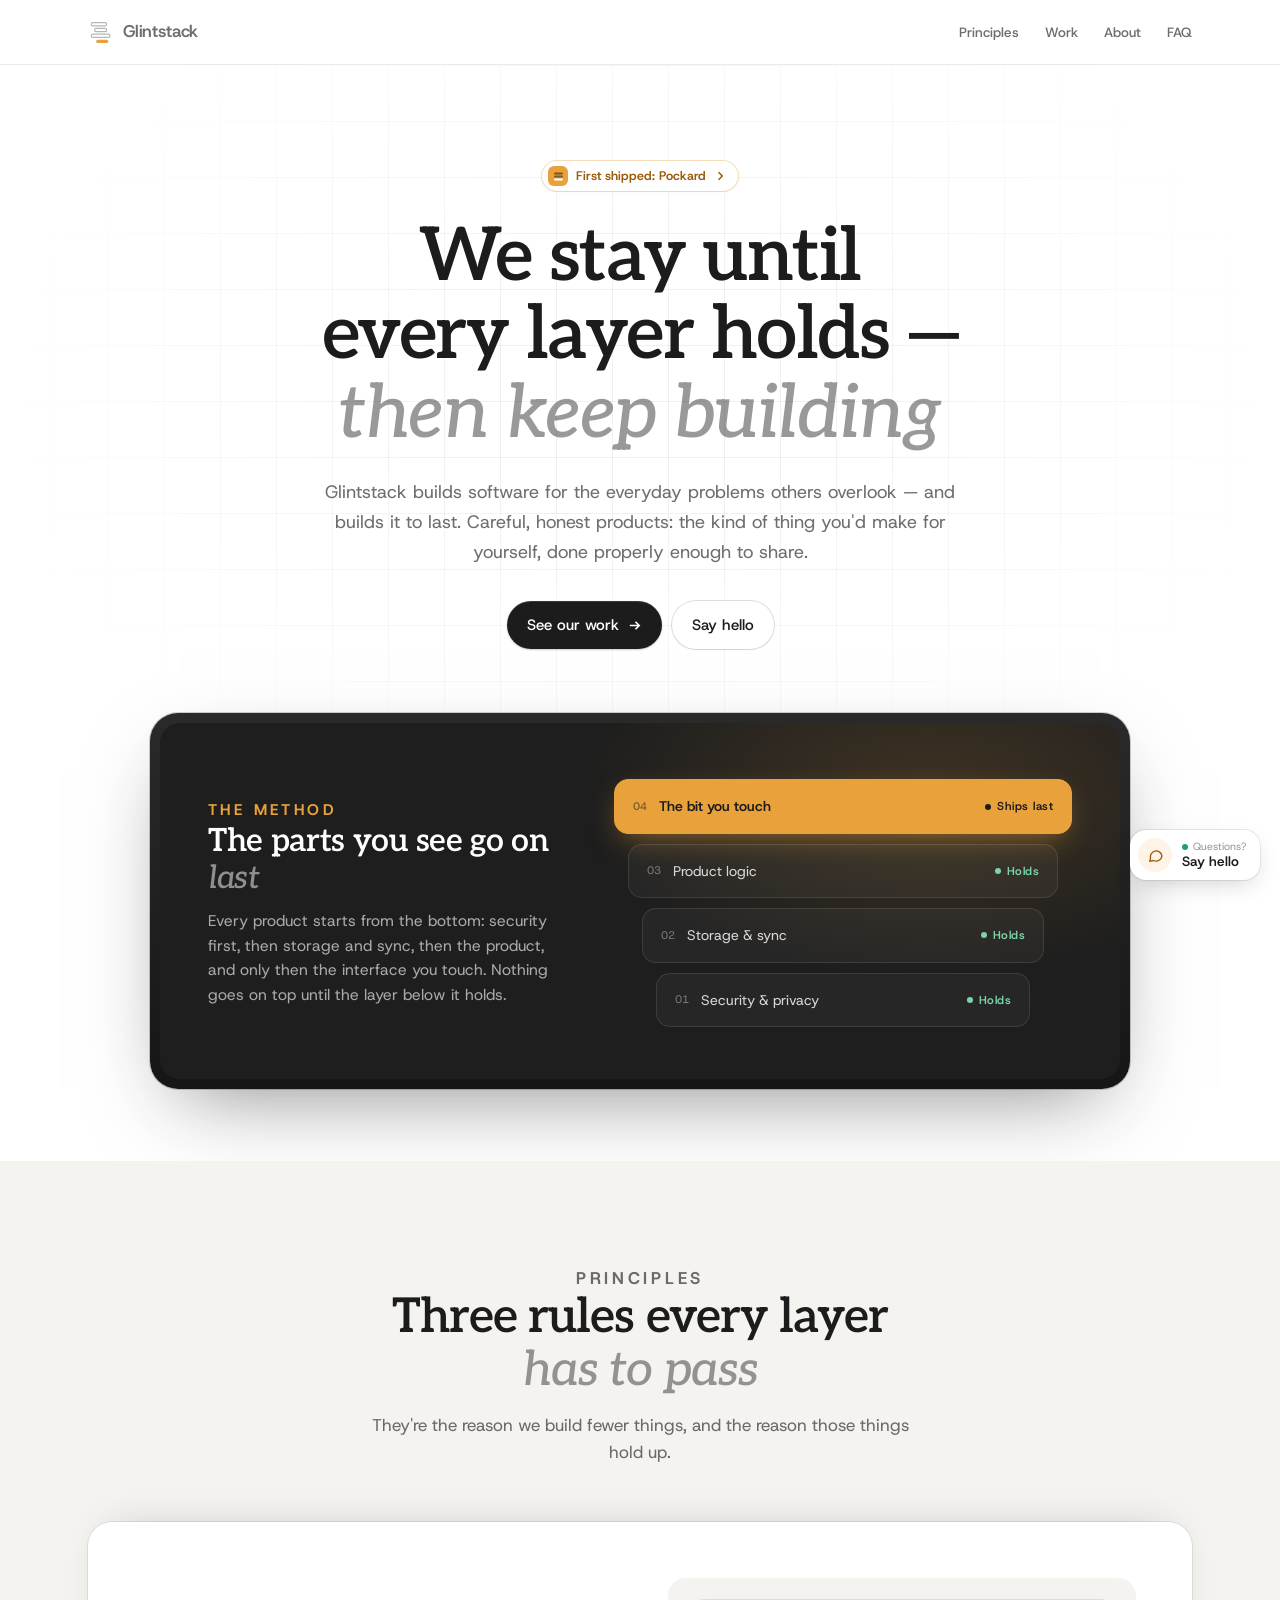
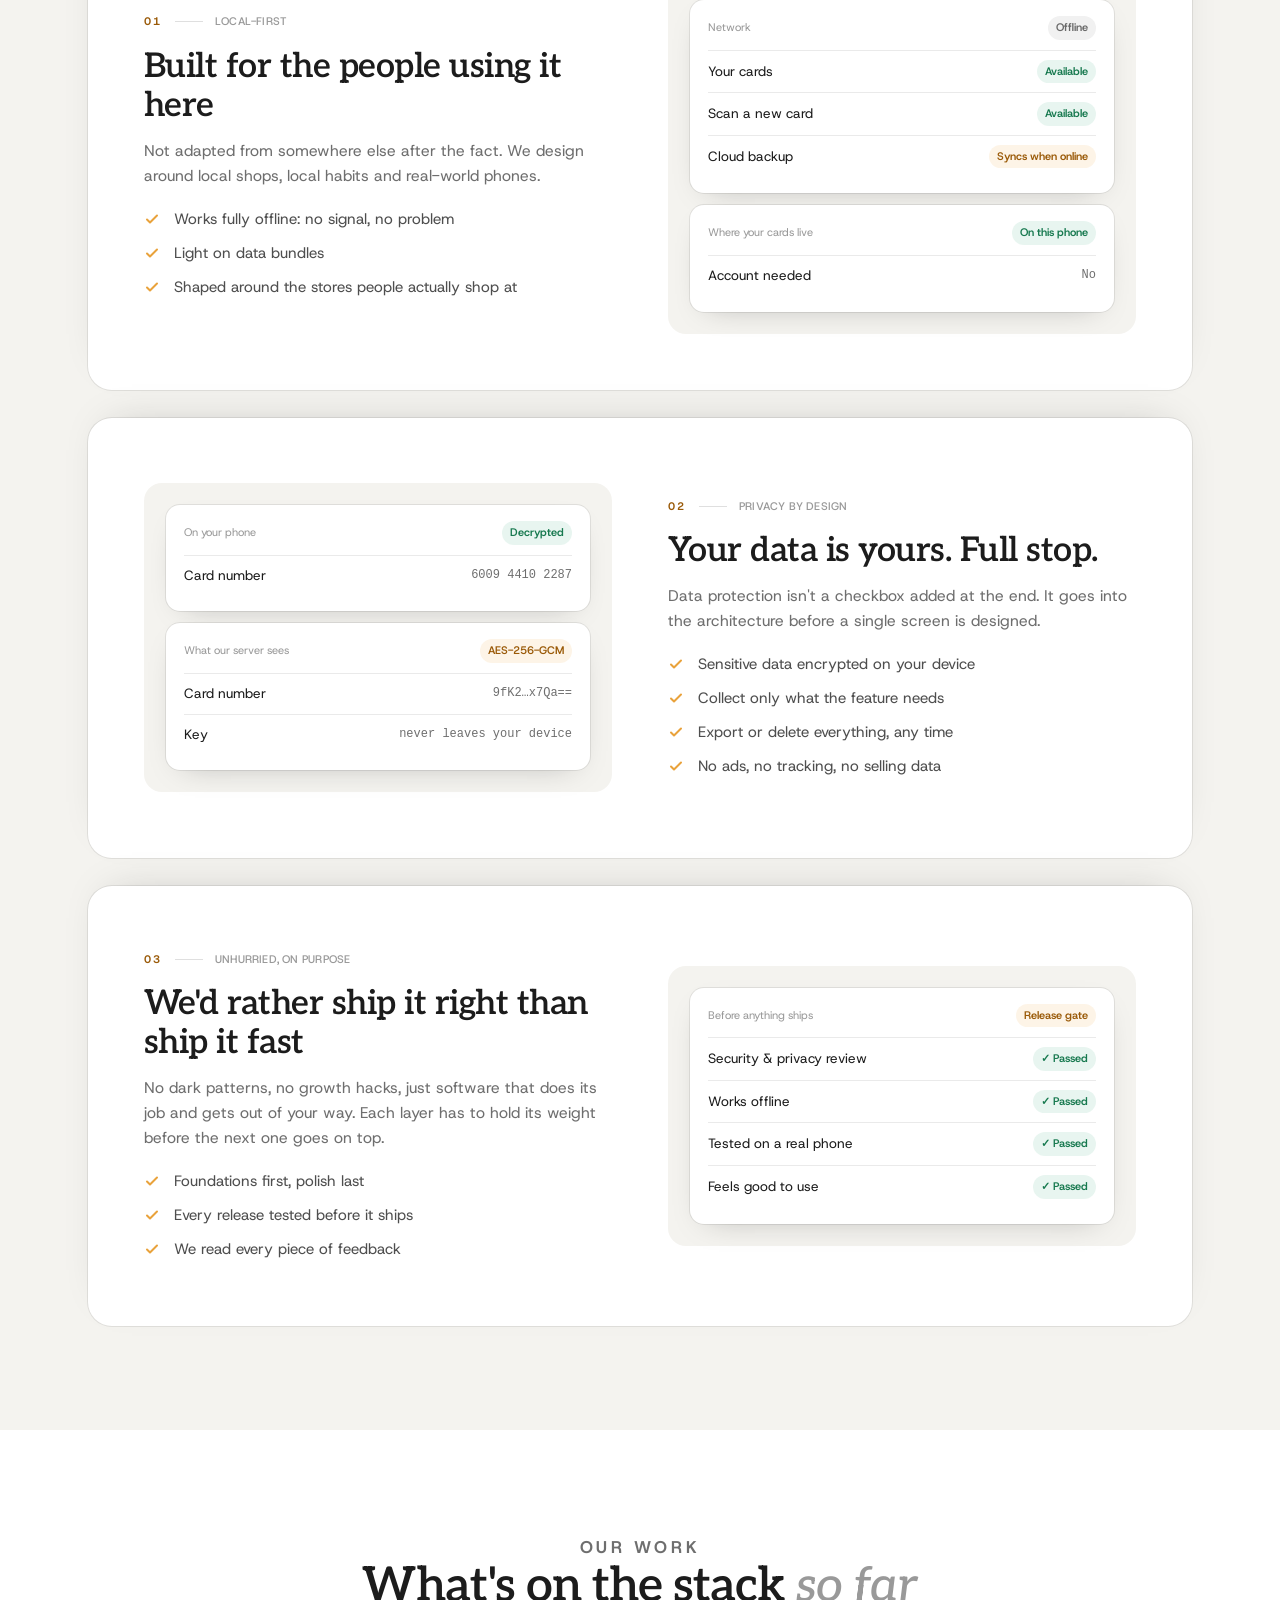
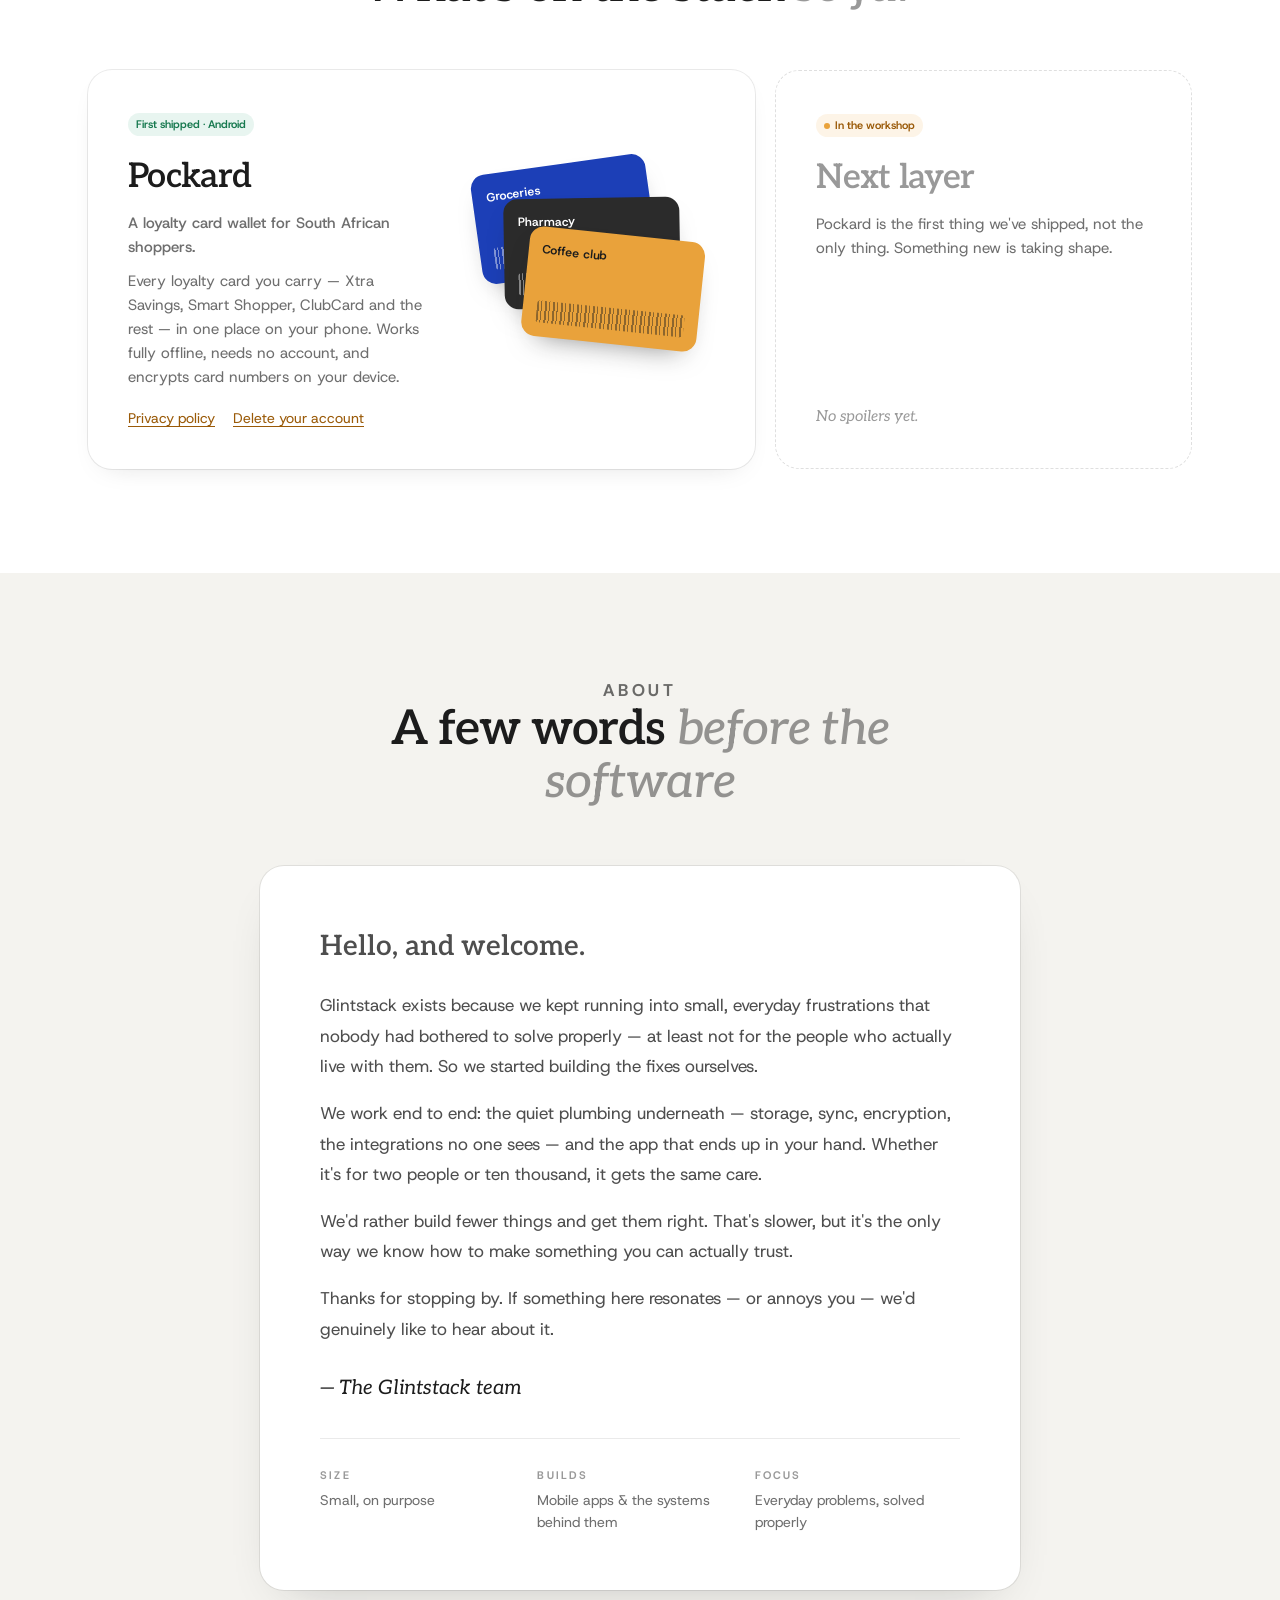
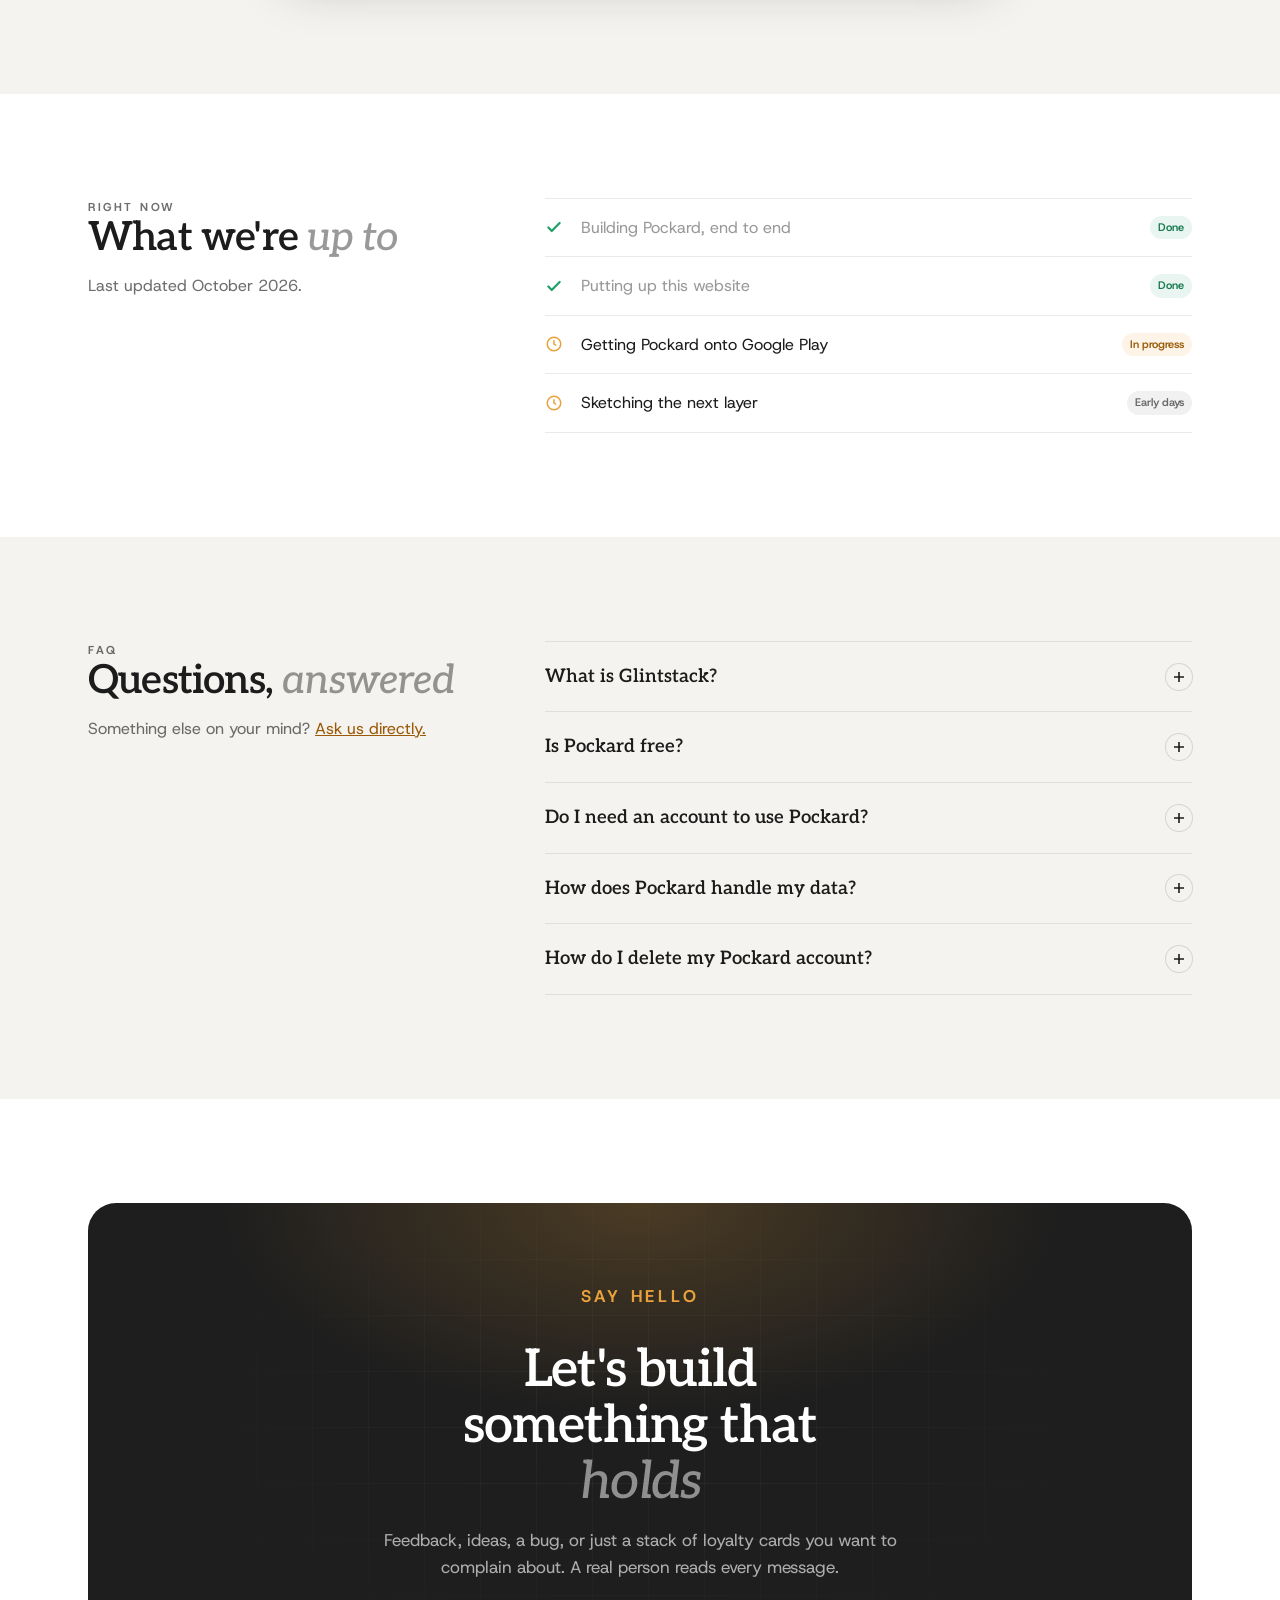
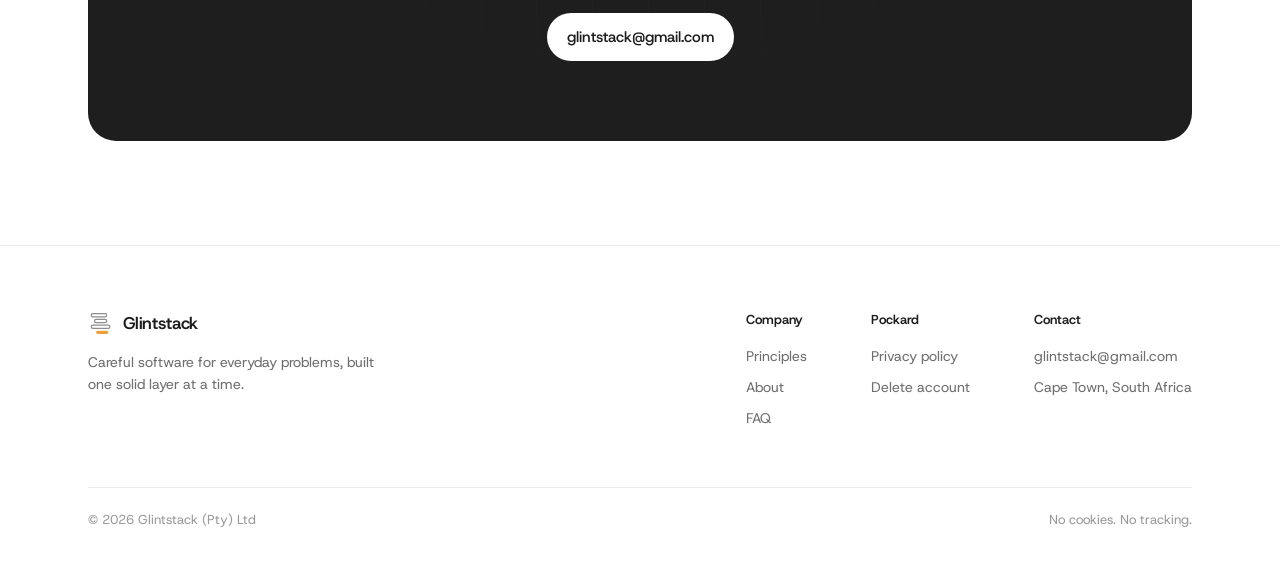
==== commit 0db23b5a: "Redesign the site: slab-serif headings, stacking principle cards, FAQ and contact chip" ====
--- a/index.html
+++ b/index.html
@@ -6,13 +6,13 @@
 <title>Glintstack — Software built to last, layer by layer</title>
 <meta name="description" content="Glintstack builds careful, privacy-first software for the everyday problems others overlook — one solid layer at a time.">
 <link rel="canonical" href="https://glintstack.co.za/">
-<meta name="theme-color" content="#F7F2E9">
+<meta name="theme-color" content="#FFFFFF">
 <link rel="icon" href="/favicon.svg" type="image/svg+xml">
 
 <meta property="og:type" content="website">
 <meta property="og:site_name" content="Glintstack">
 <meta property="og:title" content="Glintstack — Software built to last, layer by layer">
-<meta property="og:description" content="Careful, privacy-first software for everyday problems — one solid layer at a time.">
+<meta property="og:description" content="Careful, privacy-first software for the everyday problems others overlook — one solid layer at a time.">
 <meta property="og:url" content="https://glintstack.co.za/">
 <meta property="og:locale" content="en_ZA">
 <meta name="twitter:card" content="summary">
@@ -32,295 +32,364 @@
 
 <link rel="preconnect" href="https://fonts.googleapis.com">
 <link rel="preconnect" href="https://fonts.gstatic.com" crossorigin>
-<link href="https://fonts.googleapis.com/css2?family=Fraunces:opsz,wght@9..144,400;9..144,500;9..144,600&family=Inter:wght@400;500;600&family=Caveat:wght@500;600&display=swap" rel="stylesheet">
+<link href="https://fonts.googleapis.com/css2?family=Aleo:ital,wght@0,500;0,600;1,500&family=Host+Grotesk:wght@400;500;600;700&display=swap" rel="stylesheet">
 <link rel="stylesheet" href="/assets/site.css">
 
 <style>
   /* ---------- hero ---------- */
-  .hero { position: relative; padding: 88px 0 120px; overflow: hidden; }
-  .hero-grid { display: grid; grid-template-columns: 1.3fr 1fr; gap: 48px; align-items: center; }
-  @media (max-width: 880px) { .hero-grid { grid-template-columns: 1fr; } .hero { padding: 56px 0 88px; } }
-  h1 {
-    font-family: var(--serif); font-weight: 500; font-size: clamp(42px, 6.4vw, 76px);
-    line-height: 1.04; letter-spacing: -0.018em; margin: 0 0 28px; max-width: 13ch;
-    font-variation-settings: 'opsz' 144;
-  }
-  h1 em { font-style: italic; color: var(--clay); }
-  .glint { position: relative; display: inline-block; }
-  .glint svg.underline { position: absolute; left: -4%; bottom: -0.08em; width: 108%; height: 0.32em; overflow: visible; }
-  .glint svg.underline path { stroke: var(--glint); stroke-width: 6; fill: none; stroke-linecap: round; stroke-dasharray: 320; stroke-dashoffset: 320; animation: draw 1.2s var(--ease) .6s forwards; }
-  @keyframes draw { to { stroke-dashoffset: 0; } }
-  .sub { font-size: 19px; line-height: 1.65; color: var(--ink-soft); max-width: 44ch; margin: 0 0 36px; }
-  .cta-row { display: flex; gap: 12px; flex-wrap: wrap; align-items: center; }
-
-  /* hero art: hand-stacked layers with notes */
-  .art { position: relative; height: 420px; }
-  @media (max-width: 880px) { .art { height: 330px; max-width: 420px; } }
-  .slab {
-    position: absolute; left: 50%; height: 62px; border-radius: 14px;
-    border: 1.5px solid var(--ink); background: var(--card);
-    box-shadow: 0 10px 0 -2px rgba(31,27,45,0.08);
-    transform: translateX(-50%) rotate(var(--r));
-    animation: drop .9s var(--ease) both; animation-delay: var(--d);
-  }
-  .slab.s1 { width: 78%; bottom: 40px; --r: -1.2deg; --d: .1s; background: var(--paper-2); }
-  .slab.s2 { width: 66%; bottom: 112px; --r: 1.6deg; --d: .25s; margin-left: 14px; }
-  .slab.s3 { width: 72%; bottom: 184px; --r: -0.8deg; --d: .4s; margin-left: -10px; background: #E7EDE4; }
-  .slab.s4 { width: 52%; bottom: 256px; --r: 2.2deg; --d: .6s; background: var(--glint); border-color: var(--ink); margin-left: 8px; }
-  @media (max-width: 880px) { .slab { height: 48px; } .slab.s1{bottom:30px} .slab.s2{bottom:86px} .slab.s3{bottom:142px} .slab.s4{bottom:198px} }
-  @keyframes drop { from { opacity: 0; transform: translate(-50%, -60px) rotate(calc(var(--r) * 4)); } to { opacity: 1; transform: translateX(-50%) rotate(var(--r)); } }
-  .slab::after { content: ''; position: absolute; left: 18px; top: 50%; width: 34%; height: 6px; border-radius: 3px; background: rgba(31,27,45,0.14); transform: translateY(-50%); }
-  .slab.s4::after { background: rgba(31,27,45,0.25); }
-  .note { position: absolute; font-family: var(--hand); font-size: 23px; line-height: 1.1; color: var(--clay); }
-  .note svg { position: absolute; width: 54px; height: 40px; }
-  .note.n1 { right: -6px; top: 22px; transform: rotate(4deg); text-align: right; }
-  .note.n1 svg { right: 70px; top: 30px; transform: scaleX(-1) rotate(-10deg); }
-  .note.n2 { left: -8px; bottom: 0; transform: rotate(-3deg); color: var(--ink-soft); font-size: 20px; }
-  @media (max-width: 880px) { .note.n1 { right: 0; top: 0; } }
-
-  /* ---------- section shells ---------- */
-  section { padding: 112px 0; }
-  @media (max-width: 700px) { section { padding: 76px 0; } }
-  .ink { background: var(--ink); color: var(--on-ink); }
-  .paper2 { background: var(--paper-2); }
-  .kicker { font-family: var(--hand); font-size: 26px; color: var(--clay); margin: 0 0 6px; transform: rotate(-1.5deg); display: inline-block; }
-  .ink .kicker { color: var(--glint); }
-  h2 { font-family: var(--serif); font-weight: 500; font-size: clamp(32px, 4.2vw, 50px); line-height: 1.08; letter-spacing: -0.02em; margin: 0 0 22px; max-width: 20ch; }
-  h2 em { font-style: italic; color: var(--clay); }
-  .ink h2 em { color: var(--glint); }
-  .lead { font-size: 18.5px; line-height: 1.7; max-width: 58ch; margin: 0; color: var(--ink-soft); }
-  .ink .lead { color: var(--on-ink-dim); }
-
-  /* ---------- letter ---------- */
-  .letter-grid { display: grid; grid-template-columns: 0.8fr 1.4fr; gap: 64px; align-items: start; }
-  @media (max-width: 880px) { .letter-grid { grid-template-columns: 1fr; gap: 28px; } }
-  .letter {
-    background: var(--card); border: 1px solid var(--line); border-radius: 6px;
-    padding: 44px 48px 40px; position: relative; transform: rotate(-0.6deg);
-    box-shadow: 0 1px 0 rgba(31,27,45,0.04), 0 24px 48px -28px rgba(31,27,45,0.35);
-    background-image: repeating-linear-gradient(180deg, transparent 0 31px, rgba(31,27,45,0.05) 31px 32px);
-    background-position: 0 38px;
-  }
-  @media (max-width: 600px) { .letter { padding: 32px 24px 28px; transform: none; } }
-  .letter::before {
-    content: ''; position: absolute; top: -14px; left: 50%; width: 110px; height: 28px; transform: translateX(-50%) rotate(-2deg);
-    background: rgba(233,162,59,0.55); border-radius: 2px;
-  }
-  .letter p { font-size: 17.5px; line-height: 1.85; margin: 0 0 16px; color: #2E2940; }
-  .letter .hello { font-family: var(--hand); font-size: 34px; color: var(--ink); margin-bottom: 8px; line-height: 1.2; }
-  .letter .sign { font-family: var(--hand); font-size: 30px; color: var(--clay); margin: 22px 0 0; line-height: 1.1; }
-  .letter .sign small { display: block; font-family: var(--sans); font-size: 13px; color: var(--ink-soft); margin-top: 6px; }
-  .facts { list-style: none; padding: 0; margin: 32px 0 0; display: grid; gap: 14px; }
-  .facts li { display: flex; gap: 12px; align-items: baseline; font-size: 15.5px; color: var(--ink-soft); }
-  .facts b { font-family: var(--serif); font-weight: 600; color: var(--ink); font-size: 18px; min-width: 7.5ch; }
-
-  /* ---------- beliefs ---------- */
-  .beliefs { margin-top: 64px; display: grid; grid-template-columns: repeat(3, 1fr); gap: 22px; }
-  @media (max-width: 900px) { .beliefs { grid-template-columns: 1fr; } }
-  .belief { border: 1px solid var(--line-light); border-radius: var(--radius); padding: 32px 28px 30px; position: relative; background: rgba(247,242,233,0.03); }
-  .belief .num { font-family: var(--serif); font-style: italic; font-size: 44px; line-height: 1; color: var(--glint); margin-bottom: 18px; }
-  .belief h3 { font-family: var(--serif); font-size: 25px; font-weight: 500; margin: 0 0 10px; letter-spacing: -0.01em; }
-  .belief p { margin: 0; color: var(--on-ink-dim); font-size: 16px; }
-  .belief .aside { display: block; font-family: var(--hand); font-size: 21px; color: var(--glint); margin-top: 16px; transform: rotate(-1.5deg); opacity: .92; }
-
-  /* ---------- process ---------- */
-  .steps { margin-top: 56px; display: grid; gap: 0; counter-reset: s; }
-  .step { display: grid; grid-template-columns: 120px 1fr 1.3fr; gap: 28px; padding: 30px 0; border-top: 1.5px solid var(--ink); align-items: baseline; }
-  .step:last-child { border-bottom: 1.5px solid var(--ink); }
-  .step .k { font-family: var(--hand); font-size: 24px; color: var(--clay); }
-  .step h3 { font-family: var(--serif); font-size: 26px; font-weight: 500; margin: 0; letter-spacing: -0.01em; }
-  .step p { margin: 0; color: var(--ink-soft); }
-  @media (max-width: 780px) { .step { grid-template-columns: 1fr; gap: 6px; } }
+  .hero { position: relative; padding: 96px 0 72px; text-align: center; overflow: hidden; }
+  .hero::before {
+    content: ''; position: absolute; inset: 0; pointer-events: none;
+    background-image:
+      linear-gradient(var(--line) 1px, transparent 1px),
+      linear-gradient(90deg, var(--line) 1px, transparent 1px);
+    background-size: 56px 56px; background-position: center top;
+    mask-image: radial-gradient(ellipse 70% 60% at 50% 30%, #000 20%, transparent 75%);
+    -webkit-mask-image: radial-gradient(ellipse 70% 60% at 50% 30%, #000 20%, transparent 75%);
+    opacity: .7;
+  }
+  .hero > .wrap { position: relative; }
+  .badge {
+    display: inline-flex; align-items: center; gap: 8px; text-decoration: none;
+    font-size: 12.5px; font-weight: 600; color: var(--accent-ink);
+    background: #fff; border-radius: 999px; padding: 5px 12px 5px 6px; margin-bottom: 28px;
+    box-shadow: 0 0 0 1px rgba(233,162,59,.35), 0 1px 2px rgba(28,28,28,.05);
+  }
+  .badge .b { width: 20px; height: 20px; border-radius: 6px; background: var(--accent); display: grid; place-items: center; }
+  .badge .b svg { width: 13px; height: 13px; }
+  .badge:hover { box-shadow: 0 0 0 1px rgba(233,162,59,.7), 0 2px 6px rgba(28,28,28,.06); }
+  h1 { font-size: clamp(40px, 6.4vw, 74px); line-height: 1.06; letter-spacing: -0.02em; margin: 0 auto 24px; max-width: 15ch; }
+  .sub { font-size: 18px; line-height: 1.65; color: var(--ink-2); max-width: 54ch; margin: 0 auto 34px; }
+  .cta-row { display: flex; gap: 10px; justify-content: center; flex-wrap: wrap; }
+
+  /* hero frame: the stack */
+  .frame {
+    margin: 64px auto 0; max-width: 980px; border-radius: 28px; padding: 10px;
+    background: linear-gradient(180deg, #2A2A2A, #161616);
+    box-shadow: 0 30px 80px -30px rgba(28,28,28,.55), 0 0 0 1px rgba(28,28,28,.2);
+  }
+  .frame-inner {
+    border-radius: 20px; background: #1E1E1E; position: relative; overflow: hidden;
+    padding: 56px 48px 52px; display: grid; grid-template-columns: 1fr 1.25fr; gap: 40px; align-items: center; text-align: left;
+    background-image: radial-gradient(500px 260px at 80% 20%, rgba(233,162,59,.16), transparent 70%);
+  }
+  @media (max-width: 820px) { .frame-inner { grid-template-columns: 1fr; padding: 36px 22px; } }
+  .frame-copy .kicker { color: var(--accent); }
+  .frame-copy h2 { color: #fff; font-size: clamp(24px, 3vw, 32px); line-height: 1.15; letter-spacing: -0.01em; margin: 0 0 12px; }
+  .frame-copy h2 em { color: rgba(255,255,255,.5); }
+  .frame-copy p { color: rgba(255,255,255,.62); margin: 0; font-size: 15.5px; }
+  .layers { display: grid; gap: 10px; }
+  .layer {
+    display: flex; justify-content: space-between; align-items: center; gap: 12px;
+    border-radius: 14px; padding: 15px 18px; font-size: 14px;
+    background: rgba(255,255,255,.04); border: 1px solid rgba(255,255,255,.1); color: rgba(255,255,255,.82);
+    animation: settle .8s var(--ease) both; animation-delay: calc(.2s + var(--i) * .12s);
+  }
+  .layer .l { display: flex; align-items: center; gap: 12px; }
+  .layer .n { font-size: 11px; color: rgba(255,255,255,.4); font-variant-numeric: tabular-nums; }
+  .layer .s { font-size: 11.5px; font-weight: 600; letter-spacing: .04em; color: #7DD3A8; display: flex; align-items: center; gap: 6px; white-space: nowrap; }
+  .layer .s::before { content: ''; width: 6px; height: 6px; border-radius: 50%; background: currentColor; }
+  .layer.top { background: var(--accent); border-color: var(--accent); color: var(--ink); font-weight: 600; box-shadow: 0 10px 30px -10px rgba(233,162,59,.6); }
+  .layer.top .n { color: rgba(28,28,28,.5); }
+  .layer.top .s { color: var(--ink); }
+  .layer:nth-child(2) { margin: 0 14px; } .layer:nth-child(3) { margin: 0 28px; } .layer:nth-child(4) { margin: 0 42px; }
+  @media (max-width: 600px) {
+    .layer { padding: 13px 14px; font-size: 13.5px; }
+    .layer:nth-child(2) { margin: 0 6px; } .layer:nth-child(3) { margin: 0 12px; } .layer:nth-child(4) { margin: 0 18px; }
+  }
+  @keyframes settle { from { opacity: 0; transform: translateY(-14px); } to { opacity: 1; transform: none; } }
+
+  /* ---------- section heads ---------- */
+  section { padding: 104px 0; }
+  @media (max-width: 700px) { section { padding: 72px 0; } }
+  .head { text-align: center; margin: 0 auto 56px; }
+  .head h2 { font-size: clamp(32px, 4.4vw, 48px); line-height: 1.1; letter-spacing: -0.02em; margin: 0 auto 14px; max-width: 20ch; }
+  .head p { color: var(--ink-2); font-size: 17px; max-width: 52ch; margin: 0 auto; }
+  .panel { background: var(--panel); }
+
+  /* ---------- stacking cards ---------- */
+  .stack { display: grid; gap: 28px; }
+  .scard {
+    position: sticky; top: calc(88px + var(--i) * 18px);
+    background: #fff; border-radius: var(--radius); padding: 56px;
+    box-shadow: 0 0 0 1px var(--line), 0 -12px 40px -24px rgba(28,28,28,.25);
+    display: grid; grid-template-columns: 1fr 1fr; gap: 56px; align-items: center; min-height: 440px;
+  }
+  .scard.flip .copy { order: 2; }
+  @media (max-width: 860px) {
+    .scard { position: relative; top: 0; grid-template-columns: 1fr; padding: 32px 24px; gap: 32px; min-height: 0; }
+    .scard.flip .copy { order: 0; }
+  }
+  .num { display: flex; align-items: center; gap: 12px; margin-bottom: 16px; font-size: 11px; font-weight: 700; letter-spacing: .22em; text-transform: uppercase; color: var(--accent-ink); }
+  .num span { color: var(--ink-3); font-weight: 500; letter-spacing: .02em; }
+  .num i { width: 28px; height: 1px; background: var(--line-2); }
+  .scard h3 { font-size: clamp(26px, 3vw, 34px); line-height: 1.15; letter-spacing: -0.015em; margin: 0 0 14px; }
+  .scard p { color: var(--ink-2); margin: 0 0 18px; font-size: 15.5px; }
+  .checks { list-style: none; padding: 0; margin: 0; display: grid; gap: 10px; }
+  .checks li { display: grid; grid-template-columns: 20px 1fr; gap: 10px; font-size: 15px; color: rgba(28,28,28,.78); }
+  .checks svg { width: 16px; height: 16px; color: var(--accent); margin-top: 4px; }
+
+  /* mock panels inside cards */
+  .mock { background: var(--panel); border-radius: 18px; padding: 22px; }
+  .win { background: #fff; border-radius: 14px; box-shadow: 0 0 0 1px var(--line), 0 10px 30px -18px rgba(28,28,28,.35); padding: 16px 18px; font-size: 13.5px; }
+  .win + .win { margin-top: 12px; }
+  .win .t { display: flex; justify-content: space-between; align-items: center; font-size: 11px; color: var(--ink-3); margin-bottom: 10px; }
+  .pill { display: inline-flex; align-items: center; gap: 5px; font-size: 11px; font-weight: 600; padding: 3px 8px; border-radius: 999px; }
+  .pill.ok { background: rgba(34,160,107,.1); color: #17794F; }
+  .pill.amber { background: var(--accent-soft); color: var(--accent-ink); }
+  .pill.grey { background: rgba(28,28,28,.06); color: var(--ink-2); }
+  .row { display: flex; justify-content: space-between; align-items: center; padding: 9px 0; border-top: 1px solid var(--line); gap: 10px; }
+  .row:first-of-type { border-top: 0; }
+  .mono { font-family: Monaco, Menlo, Consolas, monospace; font-size: 12px; color: var(--ink-2); }
+  .bar { height: 8px; border-radius: 4px; background: rgba(28,28,28,.07); overflow: hidden; }
+  .bar b { display: block; height: 100%; background: var(--accent); border-radius: 4px; }
 
   /* ---------- work ---------- */
-  .work { margin-top: 56px; display: grid; grid-template-columns: 1.6fr 1fr; gap: 22px; }
+  .work { display: grid; grid-template-columns: 1.6fr 1fr; gap: 20px; }
   @media (max-width: 900px) { .work { grid-template-columns: 1fr; } }
-  .proj { border-radius: 24px; padding: 36px; position: relative; overflow: hidden; }
-  .proj.pockard { background: var(--card); border: 1px solid var(--line); display: grid; grid-template-columns: 1.2fr 1fr; gap: 28px; align-items: center; }
-  @media (max-width: 640px) { .proj.pockard { grid-template-columns: 1fr; padding: 28px; } }
-  .proj .tag { display: inline-flex; align-items: center; gap: 8px; font-size: 12.5px; font-weight: 500; padding: 5px 11px; border-radius: 999px; background: #E7EDE4; color: #36513A; margin-bottom: 16px; }
-  .proj .tag::before { content: ''; width: 7px; height: 7px; border-radius: 50%; background: var(--sage); }
-  .proj h3 { font-family: var(--serif); font-size: 36px; font-weight: 500; margin: 0 0 6px; letter-spacing: -0.02em; }
-  .proj .what { font-size: 16px; color: var(--ink); font-weight: 500; margin: 0 0 12px; }
-  .proj p { color: var(--ink-soft); margin: 0 0 18px; font-size: 15.5px; }
+  .proj { border-radius: var(--radius); padding: 40px; position: relative; overflow: hidden; background: #fff; box-shadow: 0 0 0 1px var(--line), 0 10px 30px -20px rgba(28,28,28,.25); }
+  .proj.pockard { display: grid; grid-template-columns: 1.15fr 1fr; gap: 28px; align-items: center; }
+  @media (max-width: 640px) { .proj.pockard { grid-template-columns: 1fr; padding: 28px; } .proj { padding: 28px; } }
+  .proj h3 { font-size: 34px; margin: 14px 0 6px; letter-spacing: -0.02em; }
+  .proj .what { font-weight: 500; margin: 0 0 10px; }
+  .proj p { color: var(--ink-2); margin: 0 0 18px; font-size: 15px; }
   .proj .links { display: flex; flex-wrap: wrap; gap: 6px 18px; font-size: 14px; }
-  .proj .links a { color: var(--glint-ink); text-underline-offset: 3px; }
-  .mini-cards { position: relative; height: 210px; }
-  .mc { position: absolute; left: 50%; width: 180px; height: 112px; border-radius: 14px; padding: 14px; color: #fff; font-size: 12px; font-weight: 600; display: flex; flex-direction: column; justify-content: space-between; transition: transform .5s var(--ease); box-shadow: 0 14px 28px -16px rgba(31,27,45,0.5); }
+  .proj .links a { color: var(--accent-ink); text-underline-offset: 3px; }
+  .mini { position: relative; height: 210px; }
+  .mc { position: absolute; left: 50%; width: 176px; height: 110px; border-radius: 14px; padding: 14px; color: #fff; font-size: 12px; font-weight: 600; display: flex; flex-direction: column; justify-content: space-between; transition: transform .5s var(--ease); box-shadow: 0 14px 28px -16px rgba(28,28,28,.55); }
   .mc i { display: block; height: 22px; border-radius: 3px; background: repeating-linear-gradient(90deg, currentColor 0 2px, transparent 2px 4px, currentColor 4px 5px, transparent 5px 8px); opacity: .45; }
   .mc.a { background: #1C3FB7; top: 0; transform: translateX(-62%) rotate(-8deg); }
-  .mc.b { background: var(--clay); top: 34px; transform: translateX(-46%) rotate(-1deg); }
-  .mc.c { background: var(--glint); color: var(--ink); top: 70px; transform: translateX(-34%) rotate(6deg); }
+  .mc.b { background: #2B2B2B; top: 34px; transform: translateX(-46%) rotate(-1deg); }
+  .mc.c { background: var(--accent); color: var(--ink); top: 70px; transform: translateX(-34%) rotate(6deg); }
   .proj.pockard:hover .mc.a { transform: translateX(-70%) rotate(-12deg); }
   .proj.pockard:hover .mc.c { transform: translateX(-26%) rotate(10deg); }
-  .proj.next { border: 2px dashed rgba(31,27,45,0.25); display: flex; flex-direction: column; justify-content: space-between; min-height: 280px; }
-  .proj.next .tag { background: var(--paper-2); color: var(--ink-soft); }
-  .proj.next .tag::before { background: var(--glint); animation: pulse 2s ease-in-out infinite; }
+  .proj.next { background: transparent; box-shadow: none; border: 1.5px dashed var(--line-2); display: flex; flex-direction: column; justify-content: space-between; min-height: 280px; }
+  .proj.next h3 { color: var(--ink-3); }
+  .proj.next .pill.amber::before { content: ''; width: 6px; height: 6px; border-radius: 50%; background: var(--accent); animation: pulse 2s ease-in-out infinite; }
   @keyframes pulse { 50% { opacity: .3; } }
-  .proj.next h3 { color: var(--ink-soft); }
-  .proj.next .hand { font-size: 24px; color: var(--clay); transform: rotate(-2deg); display: inline-block; }
-
-  /* ---------- now ---------- */
-  .now { display: grid; grid-template-columns: 0.8fr 1.4fr; gap: 64px; }
-  @media (max-width: 880px) { .now { grid-template-columns: 1fr; gap: 24px; } }
-  .now ul { list-style: none; padding: 0; margin: 0; }
-  .now li { display: grid; grid-template-columns: 30px 1fr; gap: 10px; padding: 18px 0; border-bottom: 1px solid var(--line); font-size: 17px; }
+
+  /* ---------- letter ---------- */
+  .letter { max-width: 760px; margin: 0 auto; background: #fff; border-radius: var(--radius); padding: 56px 60px; box-shadow: 0 0 0 1px var(--line), 0 20px 50px -30px rgba(28,28,28,.3); }
+  @media (max-width: 600px) { .letter { padding: 32px 24px; } }
+  .letter .hello { font-family: var(--serif); font-size: 28px; font-weight: 600; margin: 0 0 18px; }
+  .letter p { font-size: 17px; line-height: 1.8; color: rgba(28,28,28,.78); margin: 0 0 16px; }
+  .letter .sign { font-family: var(--serif); font-style: italic; font-size: 20px; color: var(--ink); margin: 26px 0 0; }
+  .facts { display: grid; grid-template-columns: repeat(3, 1fr); gap: 12px; margin-top: 32px; padding-top: 28px; border-top: 1px solid var(--line); }
+  @media (max-width: 600px) { .facts { grid-template-columns: 1fr; } }
+  .facts div { font-size: 14px; color: var(--ink-2); }
+  .facts b { display: block; font-size: 11px; font-weight: 700; letter-spacing: .2em; text-transform: uppercase; color: var(--ink-3); margin-bottom: 4px; }
+
+  /* ---------- now + faq ---------- */
+  .split { display: grid; grid-template-columns: 0.85fr 1.4fr; gap: 64px; }
+  @media (max-width: 880px) { .split { grid-template-columns: 1fr; gap: 28px; } }
+  .split h2 { font-size: clamp(30px, 3.6vw, 40px); line-height: 1.12; letter-spacing: -0.02em; margin: 0 0 12px; }
+  .split .side p { color: var(--ink-2); margin: 0; }
+  .now { list-style: none; padding: 0; margin: 0; }
+  .now li { display: grid; grid-template-columns: 26px 1fr auto; gap: 10px; align-items: center; padding: 16px 0; border-bottom: 1px solid var(--line); font-size: 16px; }
   .now li:first-child { border-top: 1px solid var(--line); }
-  .now li svg { width: 22px; height: 22px; margin-top: 3px; color: var(--clay); }
-  .now li.done svg { color: var(--sage); }
-  .now li.done span { color: var(--ink-soft); text-decoration: line-through; text-decoration-color: rgba(31,27,45,0.35); }
-  .now .stamp { font-family: var(--hand); font-size: 22px; color: var(--ink-soft); margin-top: 16px; display: block; }
-
-  /* ---------- contact ---------- */
-  .contact { text-align: center; position: relative; }
-  .contact h2 { margin: 0 auto 18px; max-width: 16ch; }
-  .contact .lead { margin: 0 auto 40px; }
-  .mail { font-family: var(--serif); font-size: clamp(24px, 4.4vw, 44px); font-weight: 500; text-decoration: none; color: var(--on-ink); position: relative; word-break: break-word; }
-  .mail::after { content: ''; position: absolute; left: 0; right: 0; bottom: -6px; height: 3px; background: var(--glint); border-radius: 2px; transform-origin: left; transition: transform .4s var(--ease); }
-  .mail:hover::after { transform: scaleX(0.4); }
-  .contact .ps { font-family: var(--hand); font-size: 24px; color: var(--glint); margin-top: 36px; display: inline-block; transform: rotate(-1.5deg); }
+  .now svg { width: 18px; height: 18px; color: var(--accent); }
+  .now li.done svg { color: #22A06B; }
+  .now li.done .tx { color: var(--ink-3); }
+  details { border-bottom: 1px solid var(--line); }
+  details:first-of-type { border-top: 1px solid var(--line); }
+  summary { list-style: none; cursor: pointer; display: flex; justify-content: space-between; align-items: center; gap: 16px; padding: 20px 0; font-family: var(--serif); font-weight: 600; font-size: 18.5px; }
+  summary::-webkit-details-marker { display: none; }
+  summary .pm { flex: none; width: 26px; height: 26px; border-radius: 50%; display: grid; place-items: center; box-shadow: 0 0 0 1px var(--line-2); transition: transform .3s var(--ease); }
+  summary .pm svg { width: 12px; height: 12px; }
+  details[open] summary .pm { transform: rotate(45deg); }
+  details .ans { padding: 0 42px 22px 0; color: var(--ink-2); }
+  details .ans a { color: var(--accent-ink); }
+
+  /* ---------- cta ---------- */
+  .cta { padding: 0 0 104px; }
+  .cta-card {
+    border-radius: 28px; padding: 80px 32px; text-align: center; position: relative; overflow: hidden;
+    background: #1E1E1E; color: #fff;
+    background-image: radial-gradient(600px 300px at 50% 0%, rgba(233,162,59,.22), transparent 70%);
+  }
+  .cta-card::before {
+    content: ''; position: absolute; inset: 0; pointer-events: none;
+    background-image: linear-gradient(rgba(255,255,255,.05) 1px, transparent 1px), linear-gradient(90deg, rgba(255,255,255,.05) 1px, transparent 1px);
+    background-size: 56px 56px; mask-image: radial-gradient(ellipse 60% 70% at 50% 40%, #000, transparent 75%); -webkit-mask-image: radial-gradient(ellipse 60% 70% at 50% 40%, #000, transparent 75%);
+  }
+  .cta-card > * { position: relative; }
+  .cta-card .kicker { color: var(--accent); }
+  .cta-card h2 { color: #fff; font-size: clamp(32px, 4.6vw, 52px); line-height: 1.08; letter-spacing: -0.02em; margin: 0 auto 16px; max-width: 16ch; }
+  .cta-card h2 em { color: rgba(255,255,255,.5); }
+  .cta-card p { color: rgba(255,255,255,.64); max-width: 48ch; margin: 0 auto 32px; font-size: 17px; }
+  .cta-card .btn-light { box-shadow: none; }
 </style>
 <script>document.documentElement.classList.add('js');</script>
 </head>
 <body>
 <a class="skip" href="#main">Skip to content</a>
 
-<header class="site-header" id="top">
+<svg width="0" height="0" style="position:absolute" aria-hidden="true">
+  <symbol id="mark" viewBox="0 0 64 64">
+    <rect x="8" y="9" width="38" height="8" rx="4" fill="none" stroke="currentColor" stroke-opacity=".5" stroke-width="3"/>
+    <rect x="16" y="23" width="30" height="8" rx="4" fill="none" stroke="currentColor" stroke-opacity=".5" stroke-width="3"/>
+    <rect x="8" y="37" width="46" height="8" rx="4" fill="none" stroke="currentColor" stroke-opacity=".5" stroke-width="3"/>
+    <rect x="20" y="51" width="30" height="8" rx="4" fill="#E9A23B"/>
+  </symbol>
+  <symbol id="check" viewBox="0 0 16 16"><path d="M3 8.5l3 3 7-7" fill="none" stroke="currentColor" stroke-width="2" stroke-linecap="round" stroke-linejoin="round"/></symbol>
+</svg>
+
+<header class="site-header">
   <nav class="wrap nav" aria-label="Main">
     <a class="brand" href="/" aria-label="Glintstack home">
       <svg viewBox="0 0 64 64" aria-hidden="true"><use href="#mark"/></svg>
       <span class="word">Glintstack</span>
     </a>
     <ul>
-      <li><a href="#about">About</a></li>
-      <li><a href="#beliefs">What we believe</a></li>
-      <li><a href="#work">Our work</a></li>
-      <li><a class="btn-sm" href="#contact">Say hello</a></li>
+      <li class="hide-sm"><a href="#principles">Principles</a></li>
+      <li class="hide-sm"><a href="#work">Work</a></li>
+      <li class="hide-sm"><a href="#about">About</a></li>
+      <li><a href="#faq">FAQ</a></li>
     </ul>
   </nav>
 </header>
 
-<svg width="0" height="0" style="position:absolute" aria-hidden="true">
-  <symbol id="mark" viewBox="0 0 64 64">
-    <rect x="8" y="9" width="38" height="8" rx="4" fill="none" stroke="currentColor" stroke-opacity=".55" stroke-width="2.6"/>
-    <rect x="16" y="23" width="30" height="8" rx="4" fill="none" stroke="currentColor" stroke-opacity=".55" stroke-width="2.6"/>
-    <rect x="8" y="37" width="46" height="8" rx="4" fill="none" stroke="currentColor" stroke-opacity=".55" stroke-width="2.6"/>
-    <rect x="20" y="51" width="30" height="8" rx="4" fill="#E9A23B"/>
-  </symbol>
-</svg>
-
 <main id="main">
   <!-- HERO -->
   <div class="hero">
-    <div class="wrap hero-grid">
-      <div>
-        <h1>We stay until every <span class="glint">layer<svg class="underline" viewBox="0 0 300 20" preserveAspectRatio="none" aria-hidden="true"><path d="M4 14 C 60 4, 140 4, 296 10"/></svg></span> holds — <em>then</em> keep building.</h1>
-        <p class="sub">Glintstack builds software for the everyday problems others overlook — and builds it to last. Careful, honest products: the kind of thing you'd make for yourself, done properly enough to share.</p>
-        <div class="cta-row">
-          <a class="btn btn-ink" href="#about">Get to know us
-            <svg viewBox="0 0 16 16" fill="none" stroke="currentColor" stroke-width="1.8" aria-hidden="true"><path d="M8 3v10M4 9l4 4 4-4"/></svg>
-          </a>
-          <a class="btn btn-line" href="#work">See what we've made</a>
+    <div class="wrap">
+      <a class="badge" href="#work">
+        <span class="b"><svg viewBox="0 0 64 64" aria-hidden="true" style="color:#1C1C1C"><rect x="10" y="12" width="44" height="10" rx="5" fill="currentColor" opacity=".55"/><rect x="10" y="27" width="44" height="10" rx="5" fill="currentColor" opacity=".55"/><rect x="10" y="42" width="44" height="10" rx="5" fill="#fff"/></svg></span>
+        First shipped: Pockard
+        <svg viewBox="0 0 16 16" width="12" height="12" fill="none" stroke="currentColor" stroke-width="2" aria-hidden="true"><path d="M6 3l5 5-5 5"/></svg>
+      </a>
+      <h1>We stay until every layer holds — <em>then keep building</em></h1>
+      <p class="sub">Glintstack builds software for the everyday problems others overlook — and builds it to last. Careful, honest products: the kind of thing you'd make for yourself, done properly enough to share.</p>
+      <div class="cta-row">
+        <a class="btn btn-dark" href="#work">See our work
+          <svg viewBox="0 0 16 16" fill="none" stroke="currentColor" stroke-width="1.8" aria-hidden="true"><path d="M3 8h10M9 4l4 4-4 4"/></svg>
+        </a>
+        <a class="btn btn-light" href="mailto:glintstack@gmail.com">Say hello</a>
+      </div>
+
+      <div class="frame reveal" aria-label="How a Glintstack product is built">
+        <div class="frame-inner">
+          <div class="frame-copy">
+            <p class="kicker">The method</p>
+            <h2>The parts you see go on <em>last</em></h2>
+            <p>Every product starts from the bottom: security first, then storage and sync, then the product, and only then the interface you touch. Nothing goes on top until the layer below it holds.</p>
+          </div>
+          <div class="layers" aria-hidden="true">
+            <div class="layer top" style="--i:3"><span class="l"><span class="n">04</span>The bit you touch</span><span class="s">Ships last</span></div>
+            <div class="layer" style="--i:2"><span class="l"><span class="n">03</span>Product logic</span><span class="s">Holds</span></div>
+            <div class="layer" style="--i:1"><span class="l"><span class="n">02</span>Storage &amp; sync</span><span class="s">Holds</span></div>
+            <div class="layer" style="--i:0"><span class="l"><span class="n">01</span>Security &amp; privacy</span><span class="s">Holds</span></div>
+          </div>
         </div>
       </div>
-      <div class="art" aria-hidden="true">
-        <div class="slab s1"></div>
-        <div class="slab s2"></div>
-        <div class="slab s3"></div>
-        <div class="slab s4"></div>
-        <span class="note n1">the bit you see<br>goes on last
-          <svg viewBox="0 0 54 40" fill="none" stroke="currentColor" stroke-width="2" stroke-linecap="round"><path d="M50 4 C 30 6, 12 16, 6 34"/><path d="M2 26 L6 35 L14 30"/></svg>
-        </span>
-        <span class="note n2">↑ the bits nobody sees come first</span>
-      </div>
     </div>
   </div>
 
-  <!-- ABOUT / LETTER -->
-  <section class="paper2" id="about">
-    <div class="wrap letter-grid">
-      <div>
-        <p class="kicker reveal">Hi there —</p>
-        <h2 class="reveal">A few words <em>before</em> the software.</h2>
-        <ul class="facts reveal">
-          <li><b>Focus</b> Everyday problems, solved properly</li>
-          <li><b>Size</b> Small, on purpose</li>
-          <li><b>Builds</b> Mobile apps &amp; the systems behind them</li>
-          <li><b>Shipped</b> Pockard, with more on the way</li>
-        </ul>
-      </div>
-      <article class="letter reveal">
-        <p class="hello">Hello, and welcome.</p>
-        <p>Glintstack exists because we kept running into small, everyday frustrations that nobody had bothered to solve properly — at least not for people here. So we started building the fixes ourselves.</p>
-        <p>We work end to end: the quiet plumbing underneath — storage, sync, encryption, the integrations no one sees — and the app that ends up in your hand. Whether it's for two people or ten thousand, it gets the same care.</p>
-        <p>We'd rather build fewer things and get them right. Each layer has to hold its weight before the next one goes on top. That's slower, but it's the only way we know how to make something you can actually trust.</p>
-        <p>Thanks for stopping by. If something here resonates — or annoys you — we'd genuinely like to hear about it.</p>
-        <p class="sign">— The Glintstack team</p>
-      </article>
+  <!-- PRINCIPLES (stacking cards) -->
+  <section class="panel" id="principles">
+    <div class="wrap">
+      <div class="head reveal">
+        <p class="kicker">Principles</p>
+        <h2>Three rules every layer <em>has to pass</em></h2>
+        <p>They're the reason we build fewer things, and the reason those things hold up.</p>
+      </div>
+
+      <div class="stack">
+        <article class="scard" style="--i:0">
+          <div class="copy">
+            <div class="num">01 <i></i><span>Local-first</span></div>
+            <h3>Built for the people using it here</h3>
+            <p>Not adapted from somewhere else after the fact. We design around local shops, local habits and real-world phones.</p>
+            <ul class="checks">
+              <li><svg aria-hidden="true"><use href="#check"/></svg>Works fully offline: no signal, no problem</li>
+              <li><svg aria-hidden="true"><use href="#check"/></svg>Light on data bundles</li>
+              <li><svg aria-hidden="true"><use href="#check"/></svg>Shaped around the stores people actually shop at</li>
+            </ul>
+          </div>
+          <div class="mock" aria-hidden="true">
+            <div class="win">
+              <div class="t"><span>Network</span><span class="pill grey">Offline</span></div>
+              <div class="row"><span>Your cards</span><span class="pill ok">Available</span></div>
+              <div class="row"><span>Scan a new card</span><span class="pill ok">Available</span></div>
+              <div class="row"><span>Cloud backup</span><span class="pill amber">Syncs when online</span></div>
+            </div>
+            <div class="win">
+              <div class="t"><span>Where your cards live</span><span class="pill ok">On this phone</span></div>
+              <div class="row"><span>Account needed</span><span class="mono">No</span></div>
+            </div>
+          </div>
+        </article>
+
+        <article class="scard flip" style="--i:1">
+          <div class="copy">
+            <div class="num">02 <i></i><span>Privacy by design</span></div>
+            <h3>Your data is yours. Full stop.</h3>
+            <p>Data protection isn't a checkbox added at the end. It goes into the architecture before a single screen is designed.</p>
+            <ul class="checks">
+              <li><svg aria-hidden="true"><use href="#check"/></svg>Sensitive data encrypted on your device</li>
+              <li><svg aria-hidden="true"><use href="#check"/></svg>Collect only what the feature needs</li>
+              <li><svg aria-hidden="true"><use href="#check"/></svg>Export or delete everything, any time</li>
+              <li><svg aria-hidden="true"><use href="#check"/></svg>No ads, no tracking, no selling data</li>
+            </ul>
+          </div>
+          <div class="mock" aria-hidden="true">
+            <div class="win">
+              <div class="t"><span>On your phone</span><span class="pill ok">Decrypted</span></div>
+              <div class="row"><span>Card number</span><span class="mono">6009 4410 2287</span></div>
+            </div>
+            <div class="win">
+              <div class="t"><span>What our server sees</span><span class="pill amber">AES-256-GCM</span></div>
+              <div class="row"><span>Card number</span><span class="mono">9fK2…x7Qa==</span></div>
+              <div class="row"><span>Key</span><span class="mono">never leaves your device</span></div>
+            </div>
+          </div>
+        </article>
+
+        <article class="scard" style="--i:2">
+          <div class="copy">
+            <div class="num">03 <i></i><span>Unhurried, on purpose</span></div>
+            <h3>We'd rather ship it right than ship it fast</h3>
+            <p>No dark patterns, no growth hacks, just software that does its job and gets out of your way. Each layer has to hold its weight before the next one goes on top.</p>
+            <ul class="checks">
+              <li><svg aria-hidden="true"><use href="#check"/></svg>Foundations first, polish last</li>
+              <li><svg aria-hidden="true"><use href="#check"/></svg>Every release tested before it ships</li>
+              <li><svg aria-hidden="true"><use href="#check"/></svg>We read every piece of feedback</li>
+            </ul>
+          </div>
+          <div class="mock" aria-hidden="true">
+            <div class="win">
+              <div class="t"><span>Before anything ships</span><span class="pill amber">Release gate</span></div>
+              <div class="row"><span>Security &amp; privacy review</span><span class="pill ok">✓ Passed</span></div>
+              <div class="row"><span>Works offline</span><span class="pill ok">✓ Passed</span></div>
+              <div class="row"><span>Tested on a real phone</span><span class="pill ok">✓ Passed</span></div>
+              <div class="row"><span>Feels good to use</span><span class="pill ok">✓ Passed</span></div>
+            </div>
+          </div>
+        </article>
+      </div>
     </div>
   </section>
 
-  <!-- BELIEFS -->
-  <section class="ink" id="beliefs">
+  <!-- WORK -->
+  <section id="work">
     <div class="wrap">
-      <p class="kicker reveal">What we believe</p>
-      <h2 class="reveal">Three rules every layer <em>has</em> to pass.</h2>
-      <div class="beliefs">
-        <div class="belief reveal">
-          <div class="num">i.</div>
-          <h3>Local-first.</h3>
-          <p>Everything we make is built for the people using it here — their shops, their data bundles, their phones — not adapted from somewhere else after the fact.</p>
-          <span class="aside">Lekker, not generic.</span>
-        </div>
-        <div class="belief reveal">
-          <div class="num">ii.</div>
-          <h3>Privacy by design.</h3>
-          <p>Data protection isn't a checkbox added at the end. It's in the architecture from day one: collect less, encrypt what matters, and make it easy to leave.</p>
-          <span class="aside">Your data is yours. Full stop.</span>
-        </div>
-        <div class="belief reveal">
-          <div class="num">iii.</div>
-          <h3>Unhurried, on purpose.</h3>
-          <p>We'd rather ship something right than ship it fast. No dark patterns, no growth hacks — just software that does its job and gets out of your way.</p>
-          <span class="aside">Slow is smooth, smooth is fast.</span>
-        </div>
-      </div>
-    </div>
-  </section>
-
-  <!-- PROCESS -->
-  <section id="how">
-    <div class="wrap">
-      <p class="kicker reveal">How we make things</p>
-      <h2 class="reveal">Layer by layer, from the ground up.</h2>
-      <p class="lead reveal">Our name is the method. Every product goes up the same way.</p>
-      <div class="steps">
-        <div class="step reveal"><span class="k">first,</span><h3>Start with a real problem.</h3><p>Ideally one we've had ourselves. If we wouldn't use it every week, we don't build it.</p></div>
-        <div class="step reveal"><span class="k">then,</span><h3>Pour the foundations.</h3><p>Security, storage and privacy go in before a single pixel. They're the hardest to fix later, so we don't leave them for later.</p></div>
-        <div class="step reveal"><span class="k">next,</span><h3>Make it feel good.</h3><p>Fast, simple, kind to your battery and your data. The part you touch should feel like it was made by people who care — because it was.</p></div>
-        <div class="step reveal"><span class="k">always,</span><h3>Keep listening.</h3><p>Launch isn't the end. We read every email, and the next layer is shaped by the people using the last one.</p></div>
-      </div>
-    </div>
-  </section>
-
-  <!-- WORK -->
-  <section class="paper2" id="work">
-    <div class="wrap">
-      <p class="kicker reveal">Our work</p>
-      <h2 class="reveal">What's on the stack so far.</h2>
+      <div class="head reveal">
+        <p class="kicker">Our work</p>
+        <h2>What's on the stack <em>so far</em></h2>
+      </div>
       <div class="work">
         <article class="proj pockard reveal" id="pockard">
           <div>
-            <span class="tag">First shipped · Android</span>
+            <span class="pill ok">First shipped · Android</span>
             <h3>Pockard</h3>
             <p class="what">A loyalty card wallet for South African shoppers.</p>
-            <p>Every loyalty card you carry — Xtra Savings, Smart Shopper, ClubCard and the rest — in one place on your phone. Works fully offline, no account needed, and card numbers are encrypted on your device.</p>
+            <p>Every loyalty card you carry — Xtra Savings, Smart Shopper, ClubCard and the rest — in one place on your phone. Works fully offline, needs no account, and encrypts card numbers on your device.</p>
             <div class="links">
               <a href="/pockard/privacy/">Privacy policy</a>
               <a href="/pockard/delete-account/">Delete your account</a>
             </div>
           </div>
-          <div class="mini-cards" aria-hidden="true">
+          <div class="mini" aria-hidden="true">
             <div class="mc a"><span>Groceries</span><i></i></div>
             <div class="mc b"><span>Pharmacy</span><i></i></div>
             <div class="mc c"><span>Coffee club</span><i></i></div>
@@ -328,43 +397,100 @@
         </article>
         <article class="proj next reveal">
           <div>
-            <span class="tag">In the workshop</span>
+            <span class="pill amber">In the workshop</span>
             <h3>Next layer</h3>
-            <p>Pockard is the first thing we've shipped — not the only thing. Something new is taking shape.</p>
-          </div>
-          <span class="hand">no spoilers yet ;)</span>
+            <p>Pockard is the first thing we've shipped, not the only thing. Something new is taking shape.</p>
+          </div>
+          <p style="margin:0;font-family:var(--serif);font-style:italic;color:var(--ink-3)">No spoilers yet.</p>
         </article>
       </div>
+    </div>
+  </section>
+
+  <!-- ABOUT -->
+  <section class="panel" id="about">
+    <div class="wrap">
+      <div class="head reveal">
+        <p class="kicker">About</p>
+        <h2>A few words <em>before the software</em></h2>
+      </div>
+      <article class="letter reveal">
+        <p class="hello">Hello, and welcome.</p>
+        <p>Glintstack exists because we kept running into small, everyday frustrations that nobody had bothered to solve properly — at least not for the people who actually live with them. So we started building the fixes ourselves.</p>
+        <p>We work end to end: the quiet plumbing underneath — storage, sync, encryption, the integrations no one sees — and the app that ends up in your hand. Whether it's for two people or ten thousand, it gets the same care.</p>
+        <p>We'd rather build fewer things and get them right. That's slower, but it's the only way we know how to make something you can actually trust.</p>
+        <p>Thanks for stopping by. If something here resonates — or annoys you — we'd genuinely like to hear about it.</p>
+        <p class="sign">— The Glintstack team</p>
+        <div class="facts">
+          <div><b>Size</b>Small, on purpose</div>
+          <div><b>Builds</b>Mobile apps &amp; the systems behind them</div>
+          <div><b>Focus</b>Everyday problems, solved properly</div>
+        </div>
+      </article>
     </div>
   </section>
 
   <!-- NOW -->
   <section id="now">
-    <div class="wrap now">
-      <div>
-        <p class="kicker reveal">Right now</p>
-        <h2 class="reveal">What we're up to.</h2>
+    <div class="wrap split">
+      <div class="side reveal">
+        <p class="kicker">Right now</p>
+        <h2>What we're <em>up to</em></h2>
+        <p>Last updated October 2026.</p>
+      </div>
+      <ul class="now reveal">
+        <li class="done"><svg aria-hidden="true"><use href="#check"/></svg><span class="tx">Building Pockard, end to end</span><span class="pill ok">Done</span></li>
+        <li class="done"><svg aria-hidden="true"><use href="#check"/></svg><span class="tx">Putting up this website</span><span class="pill ok">Done</span></li>
+        <li><svg viewBox="0 0 24 24" fill="none" stroke="currentColor" stroke-width="2" aria-hidden="true"><circle cx="12" cy="12" r="9"/><path d="M12 7v5l3 2"/></svg><span class="tx">Getting Pockard onto Google Play</span><span class="pill amber">In progress</span></li>
+        <li><svg viewBox="0 0 24 24" fill="none" stroke="currentColor" stroke-width="2" aria-hidden="true"><circle cx="12" cy="12" r="9"/><path d="M12 7v5l3 2"/></svg><span class="tx">Sketching the next layer</span><span class="pill grey">Early days</span></li>
+      </ul>
+    </div>
+  </section>
+
+  <!-- FAQ -->
+  <section class="panel" id="faq">
+    <div class="wrap split">
+      <div class="side reveal">
+        <p class="kicker">FAQ</p>
+        <h2>Questions, <em>answered</em></h2>
+        <p>Something else on your mind? <a href="mailto:glintstack@gmail.com" style="color:var(--accent-ink)">Ask us directly.</a></p>
       </div>
       <div class="reveal">
-        <ul>
-          <li class="done"><svg viewBox="0 0 24 24" fill="none" stroke="currentColor" stroke-width="2" aria-hidden="true"><circle cx="12" cy="12" r="9"/><path d="M8 12.5l2.5 2.5L16 9.5"/></svg><span>Building Pockard, end to end</span></li>
-          <li class="done"><svg viewBox="0 0 24 24" fill="none" stroke="currentColor" stroke-width="2" aria-hidden="true"><circle cx="12" cy="12" r="9"/><path d="M8 12.5l2.5 2.5L16 9.5"/></svg><span>Putting up this little website</span></li>
-          <li><svg viewBox="0 0 24 24" fill="none" stroke="currentColor" stroke-width="2" aria-hidden="true"><circle cx="12" cy="12" r="9"/><path d="M12 7v5l3 2"/></svg><span>Getting Pockard onto Google Play</span></li>
-          <li><svg viewBox="0 0 24 24" fill="none" stroke="currentColor" stroke-width="2" aria-hidden="true"><circle cx="12" cy="12" r="9"/><path d="M12 7v5l3 2"/></svg><span>Sketching the next layer</span></li>
-        </ul>
-        <span class="stamp">last updated October 2026</span>
+        <details>
+          <summary>What is Glintstack?<span class="pm"><svg viewBox="0 0 12 12" fill="none" stroke="currentColor" stroke-width="1.6"><path d="M6 1v10M1 6h10"/></svg></span></summary>
+          <div class="ans">Glintstack (Pty) Ltd is an independent software company. We build mobile apps and the systems behind them, focused on everyday problems that deserve a careful, privacy-first solution.</div>
+        </details>
+        <details>
+          <summary>Is Pockard free?<span class="pm"><svg viewBox="0 0 12 12" fill="none" stroke="currentColor" stroke-width="1.6"><path d="M6 1v10M1 6h10"/></svg></span></summary>
+          <div class="ans">Yes. Pockard is free, with no in-app purchases and no subscriptions.</div>
+        </details>
+        <details>
+          <summary>Do I need an account to use Pockard?<span class="pm"><svg viewBox="0 0 12 12" fill="none" stroke="currentColor" stroke-width="1.6"><path d="M6 1v10M1 6h10"/></svg></span></summary>
+          <div class="ans">No. Pockard works fully offline without an account, and your cards stay on your phone. Signing in is optional and only needed if you want cloud backup or to sync between devices.</div>
+        </details>
+        <details>
+          <summary>How does Pockard handle my data?<span class="pm"><svg viewBox="0 0 12 12" fill="none" stroke="currentColor" stroke-width="1.6"><path d="M6 1v10M1 6h10"/></svg></span></summary>
+          <div class="ans">Card numbers and notes are encrypted on your device, including before any backup is uploaded, so we can't read them. There are no ads, no analytics and no tracking. The full details are in the <a href="/pockard/privacy/">Pockard privacy policy</a>.</div>
+        </details>
+        <details>
+          <summary>How do I delete my Pockard account?<span class="pm"><svg viewBox="0 0 12 12" fill="none" stroke="currentColor" stroke-width="1.6"><path d="M6 1v10M1 6h10"/></svg></span></summary>
+          <div class="ans">In the app, go to Settings → My data → Delete all my data. If you no longer have the app, follow the steps on our <a href="/pockard/delete-account/">account deletion page</a>.</div>
+        </details>
       </div>
     </div>
   </section>
 
-  <!-- CONTACT -->
-  <section class="ink contact" id="contact">
+  <!-- CTA -->
+  <section class="cta" id="contact" style="padding-top:104px">
     <div class="wrap">
-      <p class="kicker reveal">Say hello</p>
-      <h2 class="reveal">Pull up a chair. We'd love to <em>hear from you</em>.</h2>
-      <p class="lead reveal">Feedback, ideas, a bug, or just a stack of loyalty cards you want to complain about — a real person reads every message.</p>
-      <a class="mail reveal" href="mailto:glintstack@gmail.com">glintstack@gmail.com</a>
-      <div><span class="ps reveal">p.s. yes, an actual human. promise.</span></div>
+      <div class="cta-card reveal">
+        <p class="kicker">Say hello</p>
+        <h2>Let's build something that <em>holds</em></h2>
+        <p>Feedback, ideas, a bug, or just a stack of loyalty cards you want to complain about. A real person reads every message.</p>
+        <div class="cta-row">
+          <a class="btn btn-light" href="mailto:glintstack@gmail.com">glintstack@gmail.com</a>
+        </div>
+      </div>
     </div>
   </section>
 </main>
@@ -373,19 +499,18 @@
   <div class="wrap">
     <div class="foot">
       <div>
-        <a class="brand" href="/" aria-label="Glintstack home" style="color:var(--on-ink)">
-          <svg viewBox="0 0 64 64" aria-hidden="true" width="30" height="30"><use href="#mark"/></svg>
+        <a class="brand" href="/" aria-label="Glintstack home">
+          <svg viewBox="0 0 64 64" aria-hidden="true"><use href="#mark"/></svg>
           <span class="word">Glintstack</span>
         </a>
         <p>Careful software for everyday problems, built one solid layer at a time.</p>
-        <p class="hand">made with care, by actual humans</p>
       </div>
       <div class="foot-links">
         <div>
-          <h4>Glintstack</h4>
+          <h4>Company</h4>
+          <a href="#principles">Principles</a>
           <a href="#about">About</a>
-          <a href="#beliefs">What we believe</a>
-          <a href="#work">Our work</a>
+          <a href="#faq">FAQ</a>
         </div>
         <div>
           <h4>Pockard</h4>
@@ -401,16 +526,18 @@
     </div>
     <div class="legal">
       <span>© <span id="yr">2026</span> Glintstack (Pty) Ltd</span>
-      <span>This site uses no cookies and no tracking.</span>
+      <span>No cookies. No tracking.</span>
     </div>
   </div>
 </footer>
 
+<a class="chip" href="mailto:glintstack@gmail.com" aria-label="Email Glintstack">
+  <span class="ic"><svg viewBox="0 0 24 24" fill="none" stroke="currentColor" stroke-width="1.8" aria-hidden="true"><path d="M21 12a8 8 0 0 1-11.6 7.1L4 20l1-4.6A8 8 0 1 1 21 12z"/></svg></span>
+  <span><small>Questions?</small><b>Say hello</b></span>
+</a>
+
 <script>
   document.getElementById('yr').textContent = new Date().getFullYear();
-  var header = document.querySelector('.site-header');
-  var onScroll = function () { header.classList.toggle('scrolled', window.scrollY > 8); };
-  window.addEventListener('scroll', onScroll, { passive: true }); onScroll();
   var els = document.querySelectorAll('.reveal');
   if ('IntersectionObserver' in window) {
     var io = new IntersectionObserver(function (entries) {
--- a/assets/site.css
+++ b/assets/site.css
@@ -1,111 +1,124 @@
 /* Glintstack — shared styles */
 :root {
-  --paper: #F7F2E9;      /* warm paper */
-  --paper-2: #EFE7D9;
-  --card: #FFFCF6;
-  --ink: #1F1B2D;        /* deep plum-ink */
-  --ink-2: #2B2640;
-  --ink-soft: #5B5568;
-  --glint: #E9A23B;      /* marigold */
-  --glint-ink: #9A5F0E;  /* marigold that reads on paper */
-  --clay: #C65D3B;       /* terracotta */
-  --sage: #6F8F72;
-  --line: rgba(31,27,45,0.12);
-  --line-light: rgba(247,242,233,0.16);
-  --on-ink: #F7F2E9;
-  --on-ink-dim: rgba(247,242,233,0.68);
-  --radius: 18px;
+  --bg: #FFFFFF;
+  --panel: #F4F3EF;
+  --ink: #1C1C1C;
+  --ink-2: rgba(28,28,28,0.64);
+  --ink-3: rgba(28,28,28,0.45);
+  --line: rgba(28,28,28,0.09);
+  --line-2: rgba(28,28,28,0.14);
+  --accent: #E9A23B;      /* the glint */
+  --accent-ink: #9A5A08;  /* accent that reads as text on white */
+  --accent-soft: rgba(233,162,59,0.12);
+  --radius: 24px;
   --ease: cubic-bezier(.2,.7,.2,1);
-  --serif: 'Fraunces', Georgia, 'Times New Roman', serif;
-  --sans: 'Inter', -apple-system, BlinkMacSystemFont, 'Segoe UI', sans-serif;
-  --hand: 'Caveat', 'Segoe Print', 'Bradley Hand', cursive;
+  --serif: 'Aleo', Georgia, 'Times New Roman', serif;
+  --sans: 'Host Grotesk', -apple-system, BlinkMacSystemFont, 'Segoe UI', sans-serif;
 }
 *, *::before, *::after { box-sizing: border-box; }
-html { scroll-behavior: smooth; scroll-padding-top: 80px; }
+html { scroll-behavior: smooth; scroll-padding-top: 84px; }
 body {
-  margin: 0; background: var(--paper); color: var(--ink);
-  font-family: var(--sans); font-size: 16.5px; line-height: 1.65;
+  margin: 0; background: var(--bg); color: var(--ink);
+  font-family: var(--sans); font-size: 16px; line-height: 1.6;
   -webkit-font-smoothing: antialiased; overflow-x: hidden;
 }
 a { color: inherit; }
 img, svg { display: block; }
-.wrap { max-width: 1120px; margin: 0 auto; padding: 0 28px; }
+.wrap { max-width: 1160px; margin: 0 auto; padding: 0 28px; }
 .narrow { max-width: 760px; }
 @media (max-width: 520px) { .wrap { padding: 0 18px; } }
 .skip { position: absolute; left: -9999px; }
-.skip:focus { left: 16px; top: 12px; z-index: 100; background: var(--glint); color: var(--ink); padding: 8px 14px; border-radius: 8px; }
-:focus-visible { outline: 2px solid var(--clay); outline-offset: 3px; border-radius: 4px; }
-.hand { font-family: var(--hand); font-weight: 600; }
+.skip:focus { left: 16px; top: 12px; z-index: 100; background: var(--ink); color: #fff; padding: 8px 14px; border-radius: 8px; }
+:focus-visible { outline: 2px solid var(--accent); outline-offset: 3px; border-radius: 6px; }
+
+/* type */
+.serif { font-family: var(--serif); }
+.kicker { font-family: var(--sans); font-size: 11.5px; font-weight: 700; letter-spacing: .22em; text-transform: uppercase; color: var(--accent-ink); margin: 0 0 14px; }
+h1, h2, h3 { font-family: var(--serif); font-weight: 600; color: var(--ink); }
+h1 em, h2 em, h3 em { font-style: italic; font-weight: 500; color: var(--ink-3); }
 
 /* header */
 .site-header {
   position: sticky; top: 0; z-index: 50;
   padding-top: env(safe-area-inset-top, 0px);
-  background: rgba(247,242,233,0.82);
-  backdrop-filter: saturate(140%) blur(12px); -webkit-backdrop-filter: saturate(140%) blur(12px);
-  border-bottom: 1px solid transparent; transition: border-color .3s;
+  background: rgba(255,255,255,0.86);
+  backdrop-filter: saturate(160%) blur(12px); -webkit-backdrop-filter: saturate(160%) blur(12px);
+  border-bottom: 1px solid var(--line);
 }
-.site-header.scrolled { border-bottom-color: var(--line); }
-.nav { display: flex; justify-content: space-between; align-items: center; height: 70px; }
-.brand { display: flex; align-items: center; gap: 10px; text-decoration: none; }
-.brand svg { width: 30px; height: 30px; }
-.word { font-family: var(--serif); font-size: 21px; font-weight: 600; letter-spacing: -0.01em; }
-.nav ul { display: flex; gap: 28px; list-style: none; margin: 0; padding: 0; align-items: center; }
-.nav a { text-decoration: none; font-size: 14.5px; color: var(--ink-soft); transition: color .2s; }
+.nav { display: flex; justify-content: space-between; align-items: center; height: 64px; }
+.brand { display: flex; align-items: center; gap: 9px; text-decoration: none; color: var(--ink); }
+.brand svg { width: 26px; height: 26px; }
+.word { font-family: var(--sans); font-size: 17px; font-weight: 600; letter-spacing: -0.01em; }
+.nav ul { display: flex; gap: 26px; list-style: none; margin: 0; padding: 0; align-items: center; }
+.nav a { text-decoration: none; font-size: 13.5px; font-weight: 500; color: var(--ink-2); transition: color .2s; }
 .nav a:hover { color: var(--ink); }
-.nav .btn-sm { color: var(--on-ink); background: var(--ink); padding: 9px 16px; border-radius: 999px; font-weight: 500; }
-.nav .btn-sm:hover { color: var(--on-ink); background: var(--ink-2); }
-@media (max-width: 760px) { .nav li:not(:last-child) { display: none; } }
+@media (max-width: 720px) { .nav li.hide-sm { display: none; } }
 
 /* buttons */
 .btn {
-  display: inline-flex; align-items: center; gap: 8px; text-decoration: none;
-  font-weight: 500; font-size: 15px; padding: 13px 22px; border-radius: 999px;
-  transition: transform .2s var(--ease), background .2s, border-color .2s;
+  display: inline-flex; align-items: center; gap: 8px; text-decoration: none; cursor: pointer;
+  font-family: var(--sans); font-weight: 500; font-size: 15px; padding: 12px 20px; border-radius: 999px; border: 0;
+  transition: transform .2s var(--ease), background .2s, box-shadow .2s;
 }
 .btn:hover { transform: translateY(-1px); }
-.btn-ink { background: var(--ink); color: var(--on-ink); }
-.btn-ink:hover { background: var(--ink-2); }
-.btn-line { border: 1.5px solid var(--ink); color: var(--ink); }
-.btn-line:hover { background: rgba(31,27,45,0.05); }
-.btn svg { width: 16px; height: 16px; }
+.btn-dark { background: var(--ink); color: #fff; box-shadow: 0 1px 2px rgba(0,0,0,.2), inset 0 1px 0 rgba(255,255,255,.12); }
+.btn-dark:hover { background: #333; }
+.btn-light { background: #fff; color: var(--ink); box-shadow: 0 0 0 1px var(--line-2), 0 1px 2px rgba(28,28,28,.06); }
+.btn-light:hover { box-shadow: 0 0 0 1px rgba(28,28,28,.25), 0 2px 6px rgba(28,28,28,.08); }
+.btn svg { width: 15px; height: 15px; }
 
 /* footer */
-footer.site { background: var(--ink); color: var(--on-ink); padding: 64px 0 calc(40px + env(safe-area-inset-bottom, 0px)); }
-.foot { display: flex; justify-content: space-between; align-items: flex-start; flex-wrap: wrap; gap: 32px; }
-.foot p { margin: 12px 0 0; font-size: 14.5px; color: var(--on-ink-dim); max-width: 34ch; }
-.foot .hand { font-size: 22px; color: var(--glint); margin-top: 14px; }
-.foot-links { display: flex; gap: 56px; flex-wrap: wrap; }
-.foot-links h4 { font-size: 13px; font-weight: 600; margin: 0 0 12px; letter-spacing: .04em; text-transform: uppercase; color: var(--on-ink-dim); }
-.foot-links a, .foot-links span { display: block; font-size: 14.5px; color: var(--on-ink); text-decoration: none; margin-bottom: 8px; opacity: .88; }
-.foot-links a:hover { opacity: 1; color: var(--glint); }
-.legal { margin-top: 48px; padding-top: 24px; border-top: 1px solid var(--line-light); display: flex; justify-content: space-between; flex-wrap: wrap; gap: 12px; font-size: 13px; color: var(--on-ink-dim); }
+footer.site { border-top: 1px solid var(--line); padding: 64px 0 calc(36px + env(safe-area-inset-bottom, 0px)); }
+.foot { display: flex; justify-content: space-between; align-items: flex-start; flex-wrap: wrap; gap: 40px; }
+.foot p { margin: 14px 0 0; font-size: 14px; color: var(--ink-2); max-width: 32ch; }
+.foot-links { display: flex; gap: 64px; flex-wrap: wrap; }
+.foot-links h4 { font-size: 13px; font-weight: 600; margin: 0 0 14px; color: var(--ink); }
+.foot-links a, .foot-links span { display: block; font-size: 14px; color: var(--ink-2); text-decoration: none; margin-bottom: 9px; }
+.foot-links a:hover { color: var(--ink); }
+.legal { margin-top: 48px; padding-top: 22px; border-top: 1px solid var(--line); display: flex; justify-content: space-between; flex-wrap: wrap; gap: 12px; font-size: 13px; color: var(--ink-3); }
+.legal a { color: inherit; }
+
+/* floating contact chip */
+.chip {
+  position: fixed; right: 20px; bottom: calc(20px + env(safe-area-inset-bottom, 0px)); z-index: 60;
+  display: flex; align-items: center; gap: 10px; text-decoration: none; color: var(--ink);
+  background: #fff; border-radius: 16px; padding: 8px 14px 8px 8px;
+  box-shadow: 0 0 0 1px var(--line), 0 8px 24px -8px rgba(28,28,28,.25);
+  transition: transform .2s var(--ease);
+}
+.chip:hover { transform: translateY(-2px); }
+.chip .ic { width: 34px; height: 34px; border-radius: 50%; display: grid; place-items: center; background: var(--accent-soft); color: var(--accent-ink); }
+.chip .ic svg { width: 17px; height: 17px; }
+.chip small { display: flex; align-items: center; gap: 5px; font-size: 10.5px; color: var(--ink-3); line-height: 1.2; }
+.chip small::before { content: ''; width: 6px; height: 6px; border-radius: 50%; background: #22A06B; }
+.chip b { display: block; font-size: 13.5px; font-weight: 600; line-height: 1.25; }
 
 /* long-form documents (privacy, deletion) */
 .doc { padding: 64px 0 96px; }
-.doc .crumb { font-size: 14px; color: var(--ink-soft); margin: 0 0 18px; }
-.doc .crumb a { color: var(--ink-soft); }
-.doc h1 { font-family: var(--serif); font-size: clamp(34px, 5vw, 52px); line-height: 1.08; letter-spacing: -0.02em; font-weight: 600; margin: 0 0 14px; }
-.doc .meta { color: var(--ink-soft); font-size: 14.5px; margin: 0 0 28px; }
-.doc .summary { background: var(--card); border: 1px solid var(--line); border-radius: var(--radius); padding: 24px 26px; margin: 0 0 40px; position: relative; }
-.doc .summary .hand { position: absolute; top: -18px; left: 22px; background: var(--paper); padding: 0 8px; font-size: 24px; color: var(--clay); }
-.doc .summary ul { margin: 6px 0 0; padding-left: 20px; }
+.doc .crumb { font-size: 13.5px; color: var(--ink-3); margin: 0 0 20px; }
+.doc .crumb a { color: var(--ink-2); }
+.doc h1 { font-size: clamp(34px, 5vw, 50px); line-height: 1.1; letter-spacing: -0.02em; margin: 0 0 12px; }
+.doc .meta { color: var(--ink-3); font-size: 14px; margin: 0 0 32px; }
+.doc .summary { background: var(--panel); border-radius: 20px; padding: 26px 28px; margin: 0 0 40px; }
+.doc .summary .hand { display: block; font-size: 11.5px; font-weight: 700; letter-spacing: .22em; text-transform: uppercase; color: var(--accent-ink); margin-bottom: 10px; }
+.doc .summary ul { margin: 0; padding-left: 20px; }
 .doc .summary li { margin-bottom: 6px; }
-.doc h2 { font-family: var(--serif); font-size: 26px; font-weight: 600; letter-spacing: -0.01em; margin: 48px 0 12px; padding-top: 28px; border-top: 1px solid var(--line); }
-.doc h3 { font-size: 17px; margin: 24px 0 8px; }
-.doc p, .doc li { color: #353044; }
+.doc h2 { font-size: 24px; letter-spacing: -0.01em; margin: 48px 0 12px; padding-top: 28px; border-top: 1px solid var(--line); }
+.doc h3 { font-family: var(--sans); font-size: 16.5px; font-weight: 600; margin: 24px 0 8px; }
+.doc p, .doc li { color: rgba(28,28,28,0.78); }
 .doc ul, .doc ol { padding-left: 22px; }
 .doc li { margin-bottom: 6px; }
-.doc a { color: var(--glint-ink); }
-.doc .table-wrap { overflow-x: auto; margin: 12px 0 18px; border: 1px solid var(--line); border-radius: 12px; background: var(--card); }
-.doc table { border-collapse: collapse; width: 100%; font-size: 15px; min-width: 520px; }
+.doc a { color: var(--accent-ink); }
+.doc code { font-size: .9em; background: var(--panel); padding: .1em .35em; border-radius: 5px; }
+.doc .table-wrap { overflow-x: auto; margin: 14px 0 18px; border: 1px solid var(--line-2); border-radius: 14px; }
+.doc table { border-collapse: collapse; width: 100%; font-size: 14.5px; min-width: 520px; }
 .doc th, .doc td { text-align: left; padding: 12px 16px; border-bottom: 1px solid var(--line); vertical-align: top; }
 .doc tr:last-child td { border-bottom: 0; }
-.doc th { font-weight: 600; background: var(--paper-2); font-size: 13.5px; }
-.doc .callout { border-left: 3px solid var(--glint); background: var(--card); padding: 16px 20px; border-radius: 0 12px 12px 0; margin: 16px 0; }
+.doc th { font-weight: 600; background: var(--panel); font-size: 13px; }
+.doc .callout { border-left: 3px solid var(--accent); background: var(--panel); padding: 16px 20px; border-radius: 0 12px 12px 0; margin: 16px 0; }
 
 /* reveal (JS only) */
-.js .reveal { opacity: 0; transform: translateY(16px); transition: opacity .8s var(--ease), transform .8s var(--ease); }
+.js .reveal { opacity: 0; transform: translateY(14px); transition: opacity .7s var(--ease), transform .7s var(--ease); }
 .js .reveal.in { opacity: 1; transform: none; }
 
 @media (prefers-reduced-motion: reduce) {
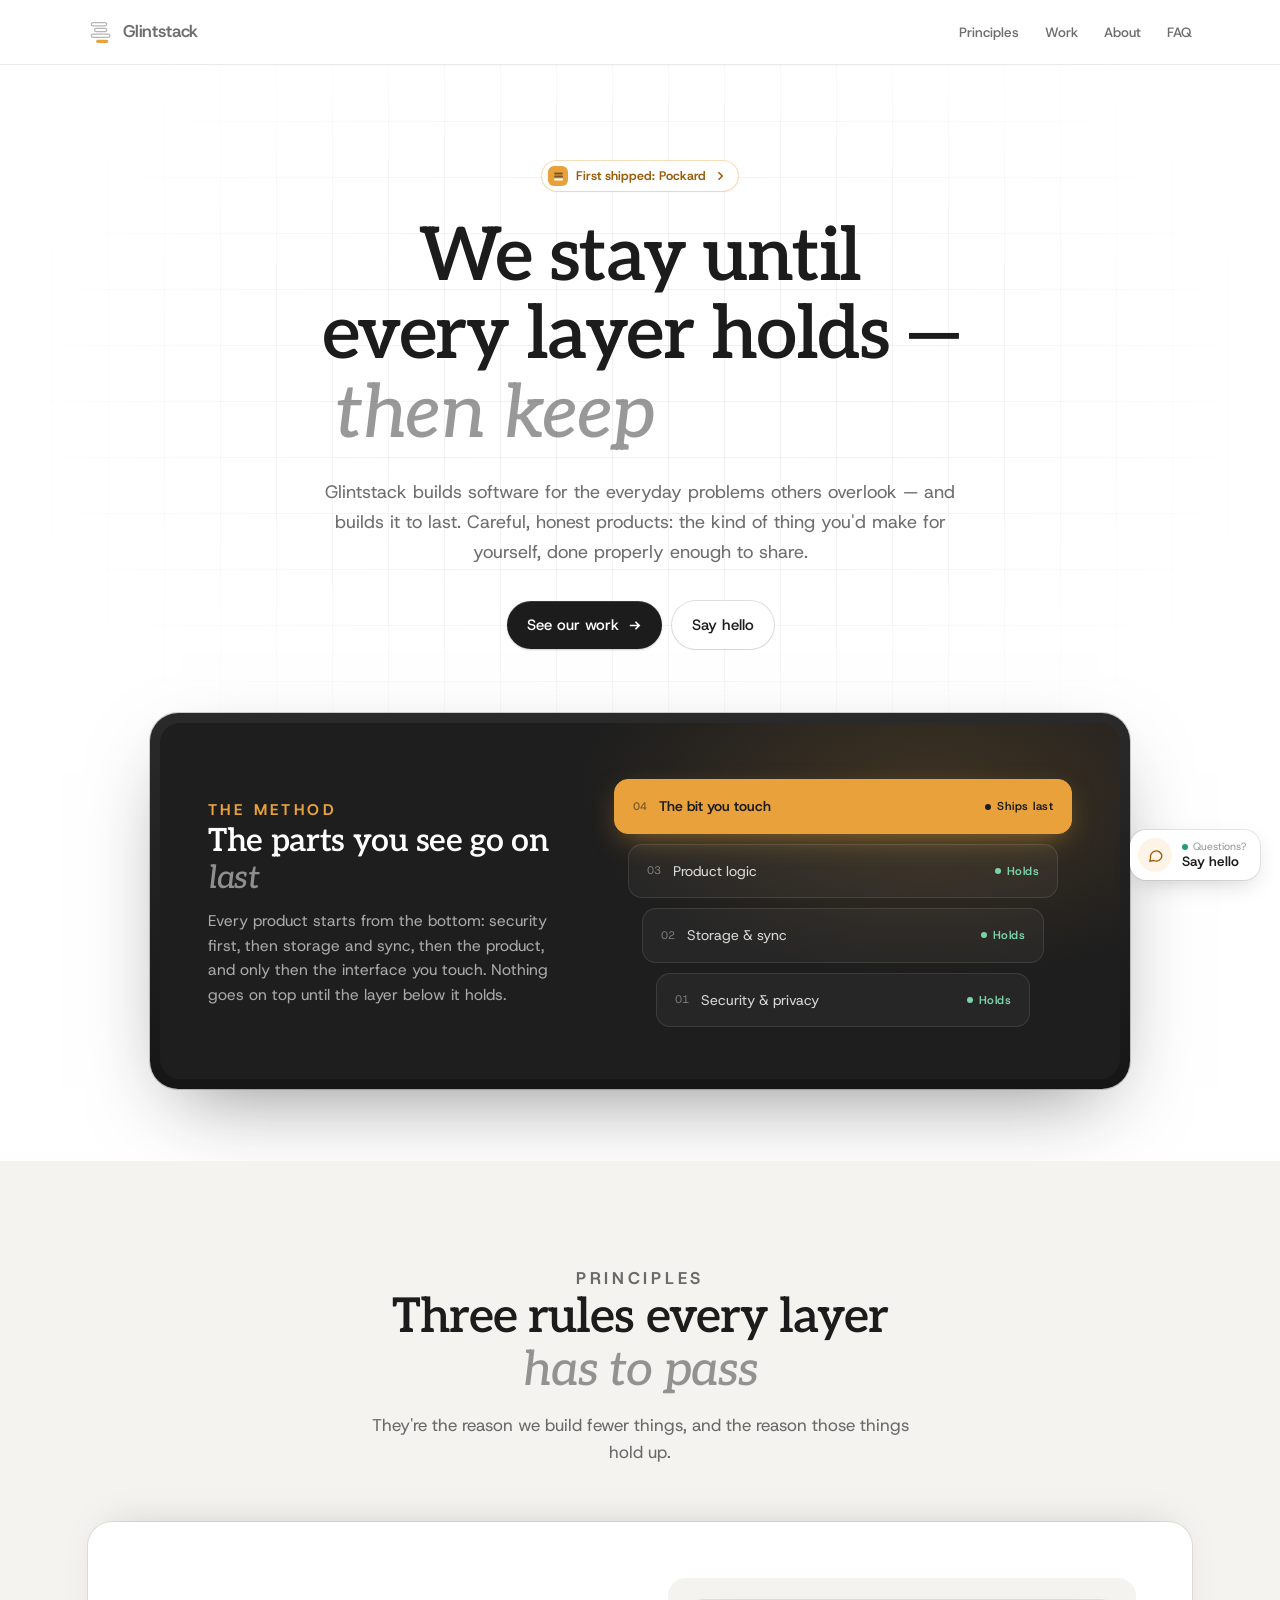
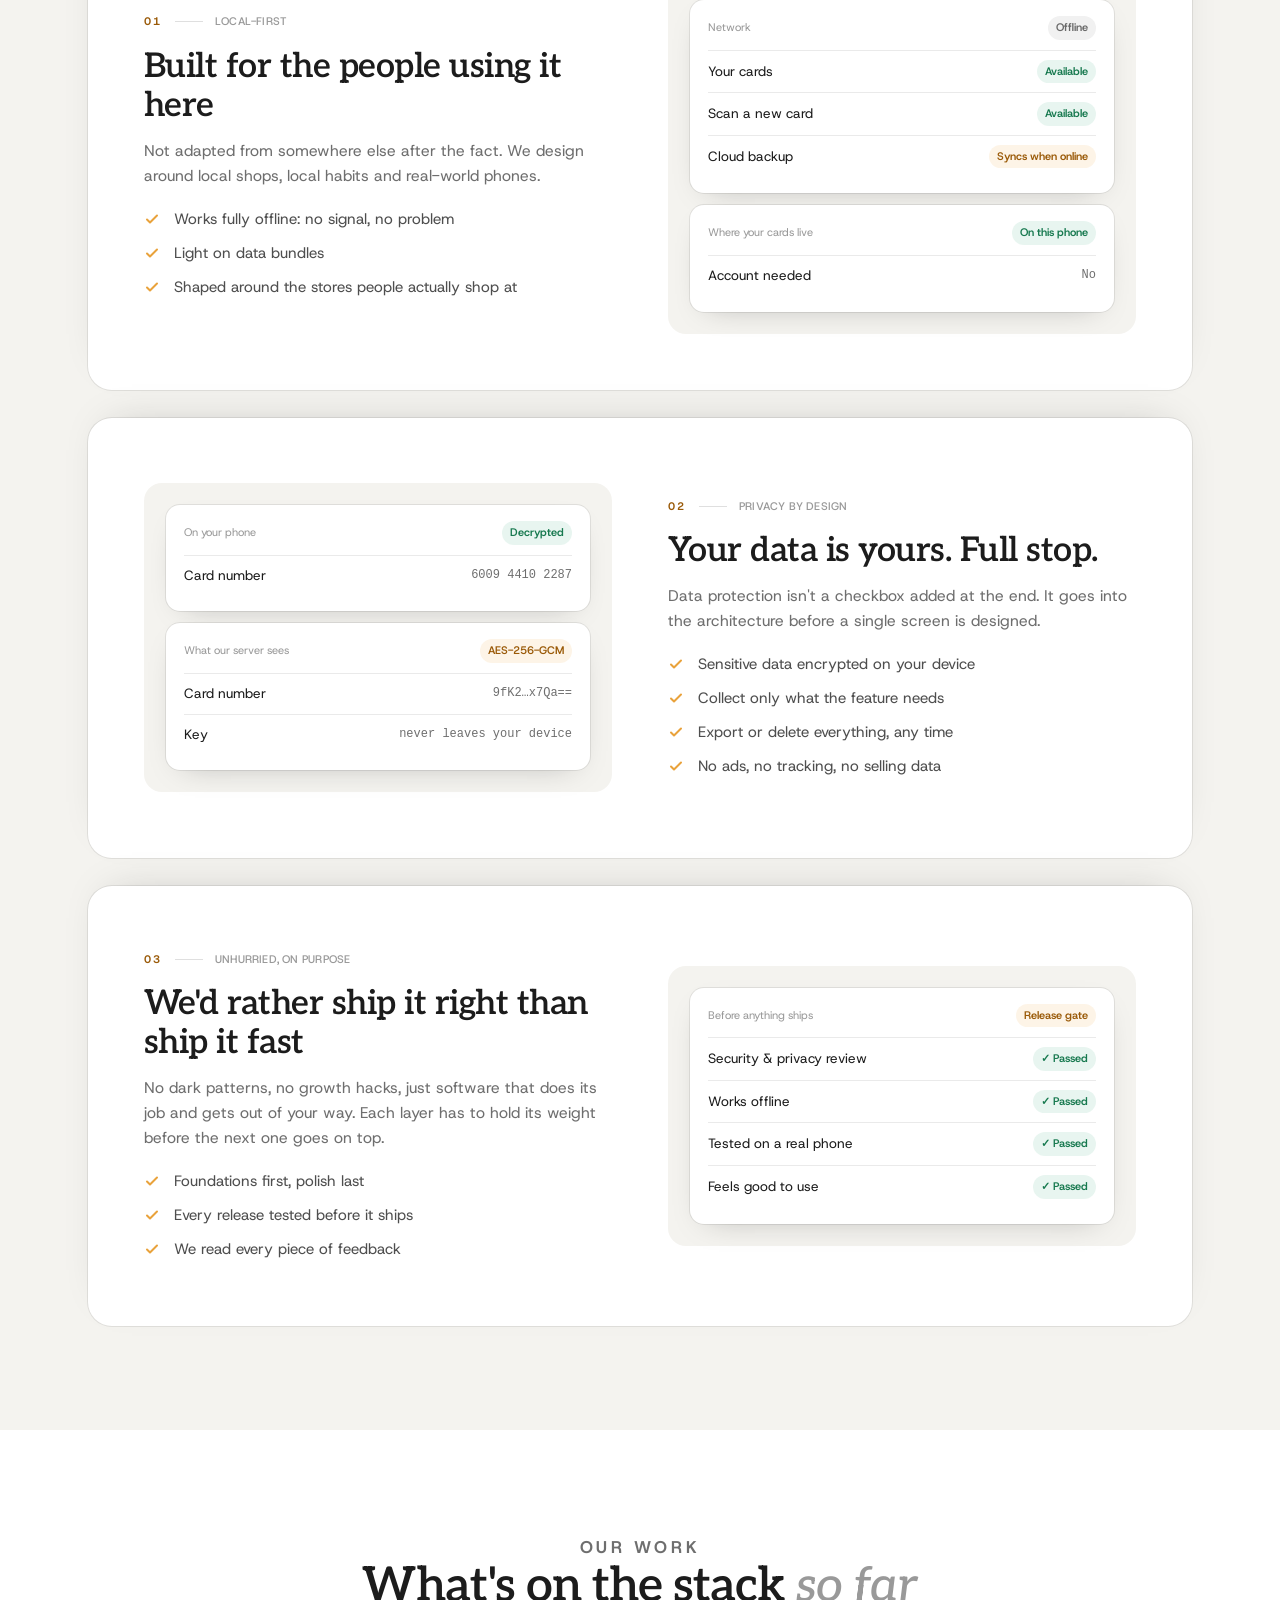
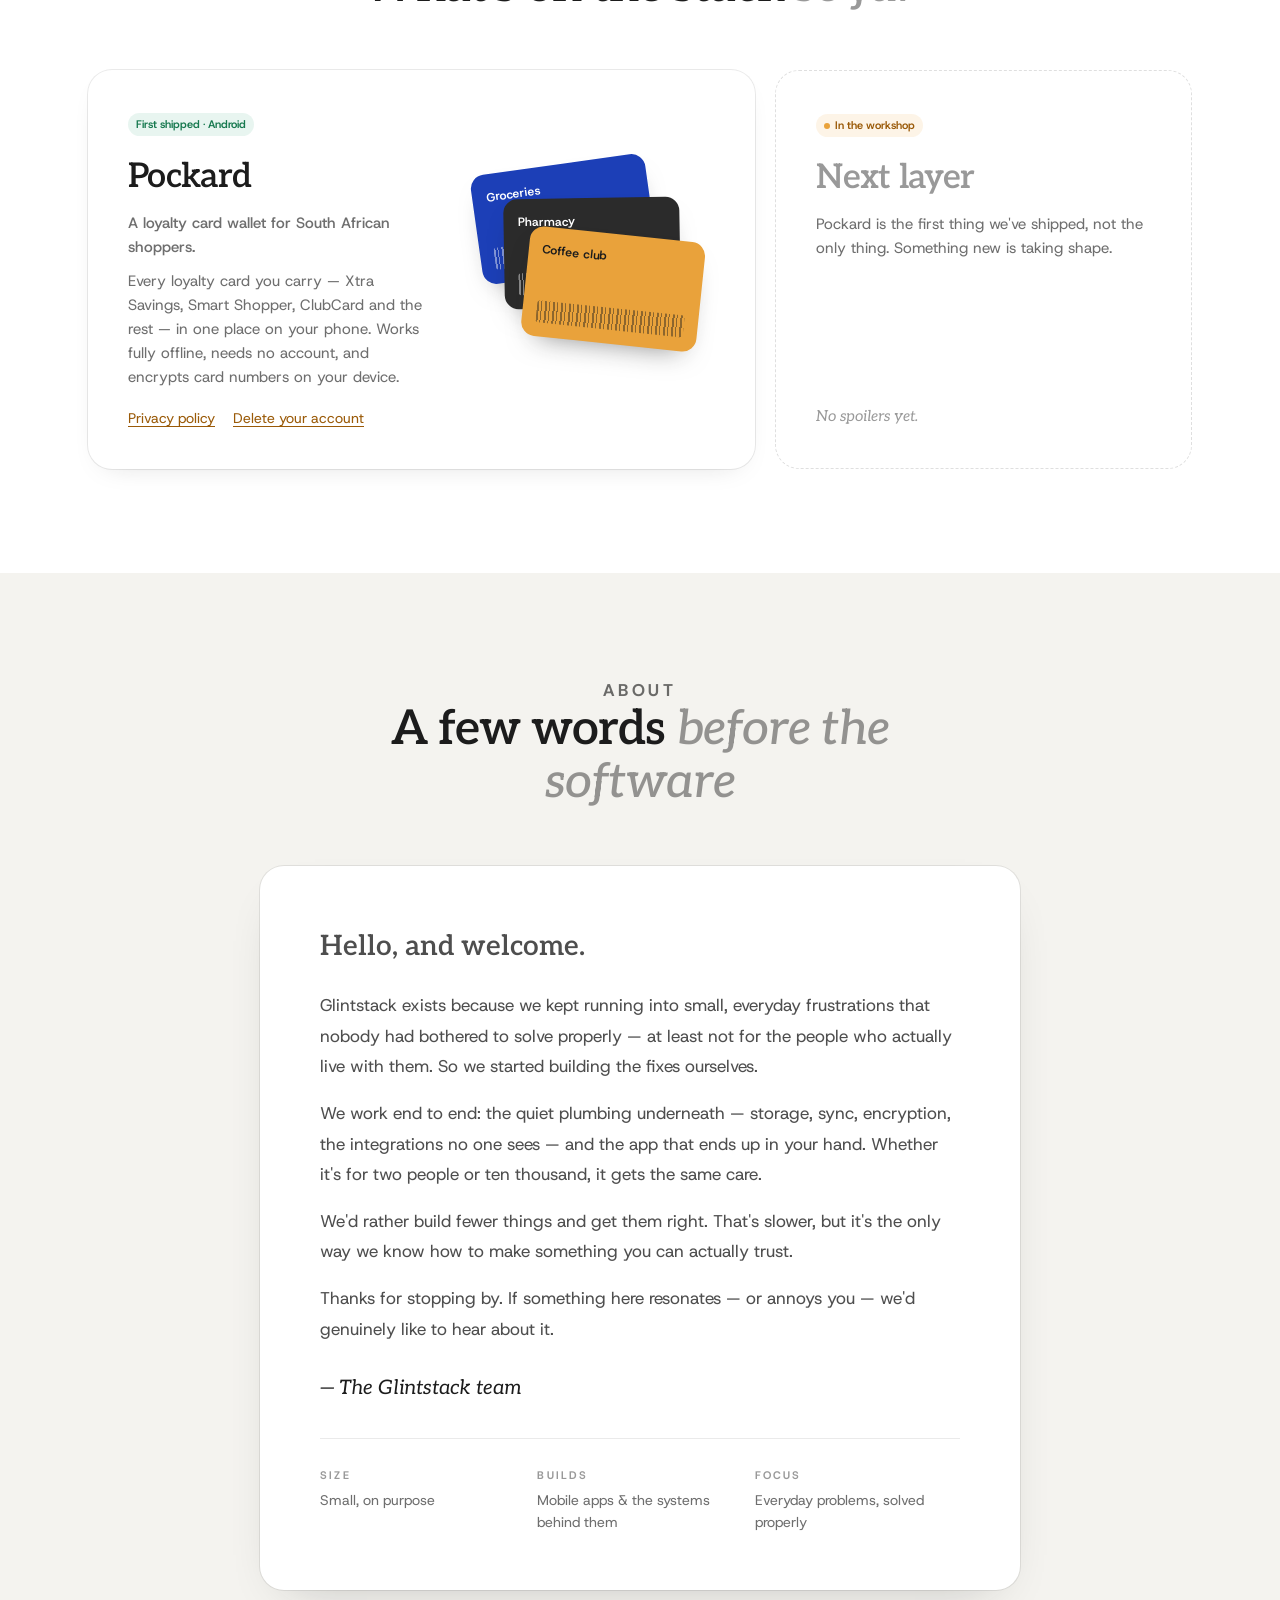
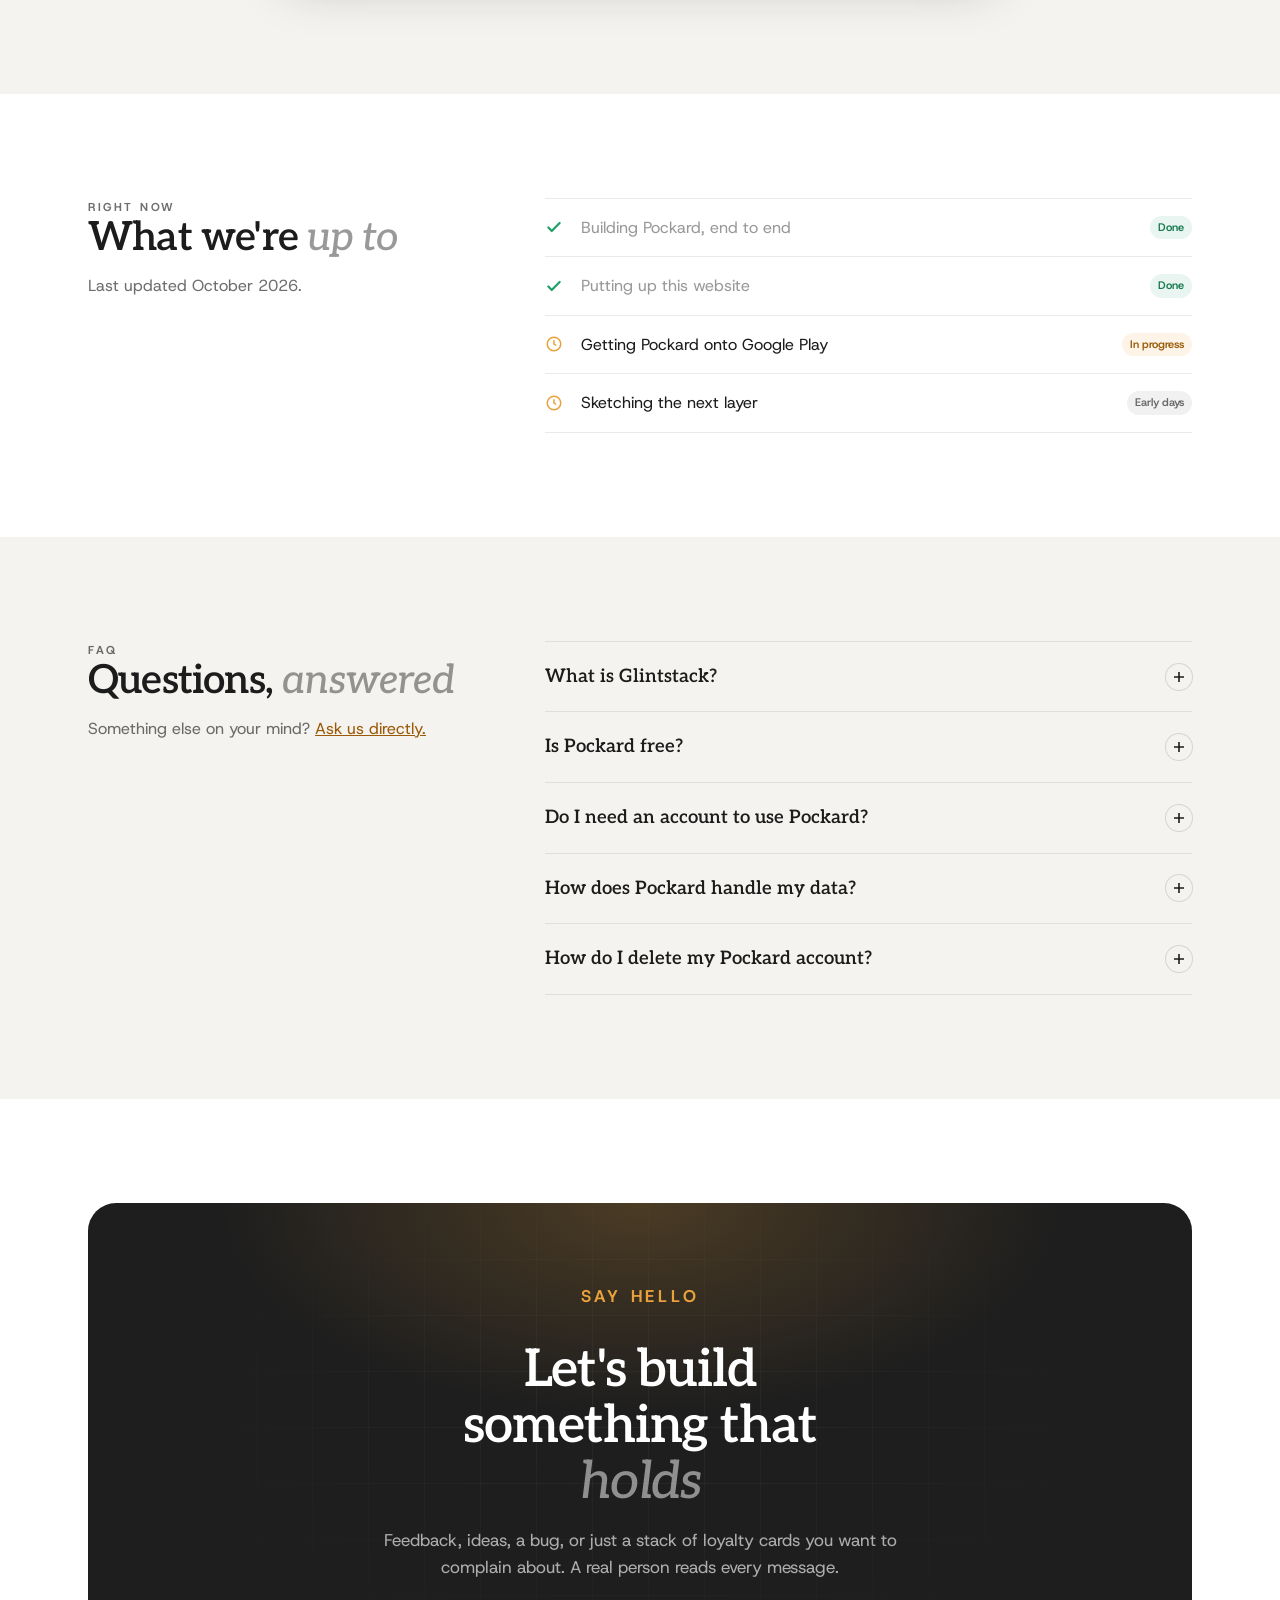
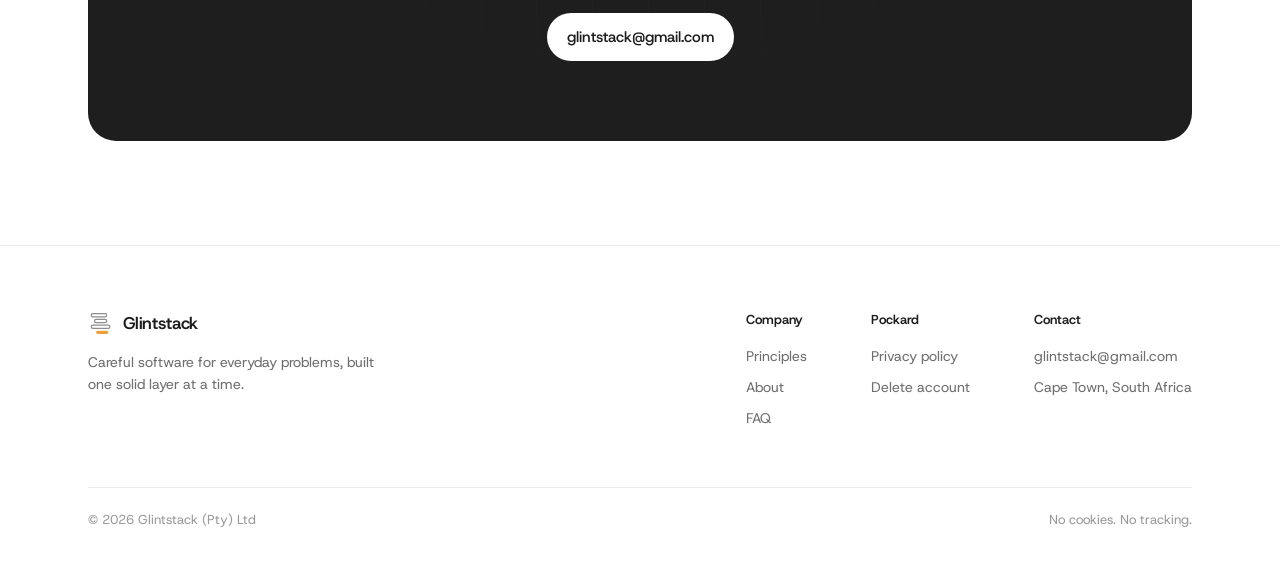
==== commit b2e1acc2: "Add a glint to the hero: headline sweep, sparkle, and shine on the badge and top layer" ====
--- a/index.html
+++ b/index.html
@@ -61,6 +61,43 @@
   h1 { font-size: clamp(40px, 6.4vw, 74px); line-height: 1.06; letter-spacing: -0.02em; margin: 0 auto 24px; max-width: 15ch; }
   .sub { font-size: 18px; line-height: 1.65; color: var(--ink-2); max-width: 54ch; margin: 0 auto 34px; }
   .cta-row { display: flex; gap: 10px; justify-content: center; flex-wrap: wrap; }
+
+  /* ---------- glint ---------- */
+  /* headline: a light sweeps across the italic line */
+  h1 em.glint {
+    background: linear-gradient(100deg, rgba(28,28,28,.45) 0%, rgba(28,28,28,.45) 42%, #F2B85C 48%, #FFF4DC 50%, #F2B85C 52%, rgba(28,28,28,.45) 58%, rgba(28,28,28,.45) 100%);
+    background-size: 300% 100%; background-position: 100% 0;
+    -webkit-background-clip: text; background-clip: text; color: transparent;
+    animation: sweep-text 6s ease-in-out 1.2s infinite;
+    padding-right: .08em; /* keeps the italic overhang inside the clip */
+  }
+  @keyframes sweep-text { 0% { background-position: 100% 0; } 28%, 100% { background-position: 0% 0; } }
+
+  /* four-point sparkle */
+  .last { position: relative; white-space: nowrap; }
+  .spark { position: absolute; right: -.42em; top: -.02em; width: .4em; height: .4em; color: var(--accent); pointer-events: none; }
+  .spark svg { width: 100%; height: 100%; animation: twinkle 6s ease-in-out 1.2s infinite; transform-origin: center; opacity: 0; }
+  @keyframes twinkle {
+    0%, 22% { opacity: 0; transform: scale(.2) rotate(0deg); }
+    30% { opacity: 1; transform: scale(1.1) rotate(45deg); }
+    40% { opacity: .9; transform: scale(.85) rotate(90deg); }
+    52%, 100% { opacity: 0; transform: scale(.2) rotate(135deg); }
+  }
+
+  /* background glints on the grid */
+  .glints { position: absolute; inset: 0; pointer-events: none; }
+  .glints i { position: absolute; width: 14px; height: 14px; margin: -7px 0 0 -7px; color: var(--accent); animation: twinkle var(--d, 7s) ease-in-out var(--w, 0s) infinite; opacity: 0; }
+  .glints i svg { width: 100%; height: 100%; }
+  @media (max-width: 700px) { .glints i:nth-child(n+3) { display: none; } }
+
+  /* shine across badge and top layer */
+  .shine { position: relative; overflow: hidden; isolation: isolate; }
+  .shine::after {
+    content: ''; position: absolute; top: 0; bottom: 0; left: -40%; width: 30%; z-index: 1; pointer-events: none;
+    background: linear-gradient(100deg, transparent, rgba(255,255,255,.75), transparent);
+    transform: skewX(-20deg); animation: shine var(--sd, 6s) ease-in-out var(--sw, 1.6s) infinite;
+  }
+  @keyframes shine { 0% { left: -40%; } 25%, 100% { left: 130%; } }
 
   /* hero frame: the stack */
   .frame {
@@ -231,6 +268,7 @@
     <rect x="8" y="37" width="46" height="8" rx="4" fill="none" stroke="currentColor" stroke-opacity=".5" stroke-width="3"/>
     <rect x="20" y="51" width="30" height="8" rx="4" fill="#E9A23B"/>
   </symbol>
+  <symbol id="spark" viewBox="0 0 24 24"><path d="M12 0c.7 6.2 5.8 11.3 12 12-6.2.7-11.3 5.8-12 12-.7-6.2-5.8-11.3-12-12C6.2 11.3 11.3 6.2 12 0z" fill="currentColor"/></symbol>
   <symbol id="check" viewBox="0 0 16 16"><path d="M3 8.5l3 3 7-7" fill="none" stroke="currentColor" stroke-width="2" stroke-linecap="round" stroke-linejoin="round"/></symbol>
 </svg>
 
@@ -252,13 +290,19 @@
 <main id="main">
   <!-- HERO -->
   <div class="hero">
+    <div class="glints" aria-hidden="true">
+      <i style="left:14%;top:22%;--d:7s;--w:.4s"><svg viewBox="0 0 24 24"><use href="#spark"/></svg></i>
+      <i style="left:86%;top:30%;--d:8s;--w:2.6s"><svg viewBox="0 0 24 24"><use href="#spark"/></svg></i>
+      <i style="left:22%;top:62%;--d:9s;--w:4.2s;width:10px;height:10px"><svg viewBox="0 0 24 24"><use href="#spark"/></svg></i>
+      <i style="left:79%;top:58%;--d:7.5s;--w:5.5s;width:10px;height:10px"><svg viewBox="0 0 24 24"><use href="#spark"/></svg></i>
+    </div>
     <div class="wrap">
-      <a class="badge" href="#work">
+      <a class="badge shine" href="#work" style="--sw:3.4s;--sd:7s">
         <span class="b"><svg viewBox="0 0 64 64" aria-hidden="true" style="color:#1C1C1C"><rect x="10" y="12" width="44" height="10" rx="5" fill="currentColor" opacity=".55"/><rect x="10" y="27" width="44" height="10" rx="5" fill="currentColor" opacity=".55"/><rect x="10" y="42" width="44" height="10" rx="5" fill="#fff"/></svg></span>
         First shipped: Pockard
         <svg viewBox="0 0 16 16" width="12" height="12" fill="none" stroke="currentColor" stroke-width="2" aria-hidden="true"><path d="M6 3l5 5-5 5"/></svg>
       </a>
-      <h1>We stay until every layer holds — <em>then keep building</em></h1>
+      <h1>We stay until every layer holds — <em class="glint">then keep <span class="last">building<span class="spark" aria-hidden="true"><svg viewBox="0 0 24 24"><use href="#spark"/></svg></span></span></em></h1>
       <p class="sub">Glintstack builds software for the everyday problems others overlook — and builds it to last. Careful, honest products: the kind of thing you'd make for yourself, done properly enough to share.</p>
       <div class="cta-row">
         <a class="btn btn-dark" href="#work">See our work
@@ -275,7 +319,7 @@
             <p>Every product starts from the bottom: security first, then storage and sync, then the product, and only then the interface you touch. Nothing goes on top until the layer below it holds.</p>
           </div>
           <div class="layers" aria-hidden="true">
-            <div class="layer top" style="--i:3"><span class="l"><span class="n">04</span>The bit you touch</span><span class="s">Ships last</span></div>
+            <div class="layer top shine" style="--i:3;--sw:2.2s"><span class="l"><span class="n">04</span>The bit you touch</span><span class="s">Ships last</span></div>
             <div class="layer" style="--i:2"><span class="l"><span class="n">03</span>Product logic</span><span class="s">Holds</span></div>
             <div class="layer" style="--i:1"><span class="l"><span class="n">02</span>Storage &amp; sync</span><span class="s">Holds</span></div>
             <div class="layer" style="--i:0"><span class="l"><span class="n">01</span>Security &amp; privacy</span><span class="s">Holds</span></div>
